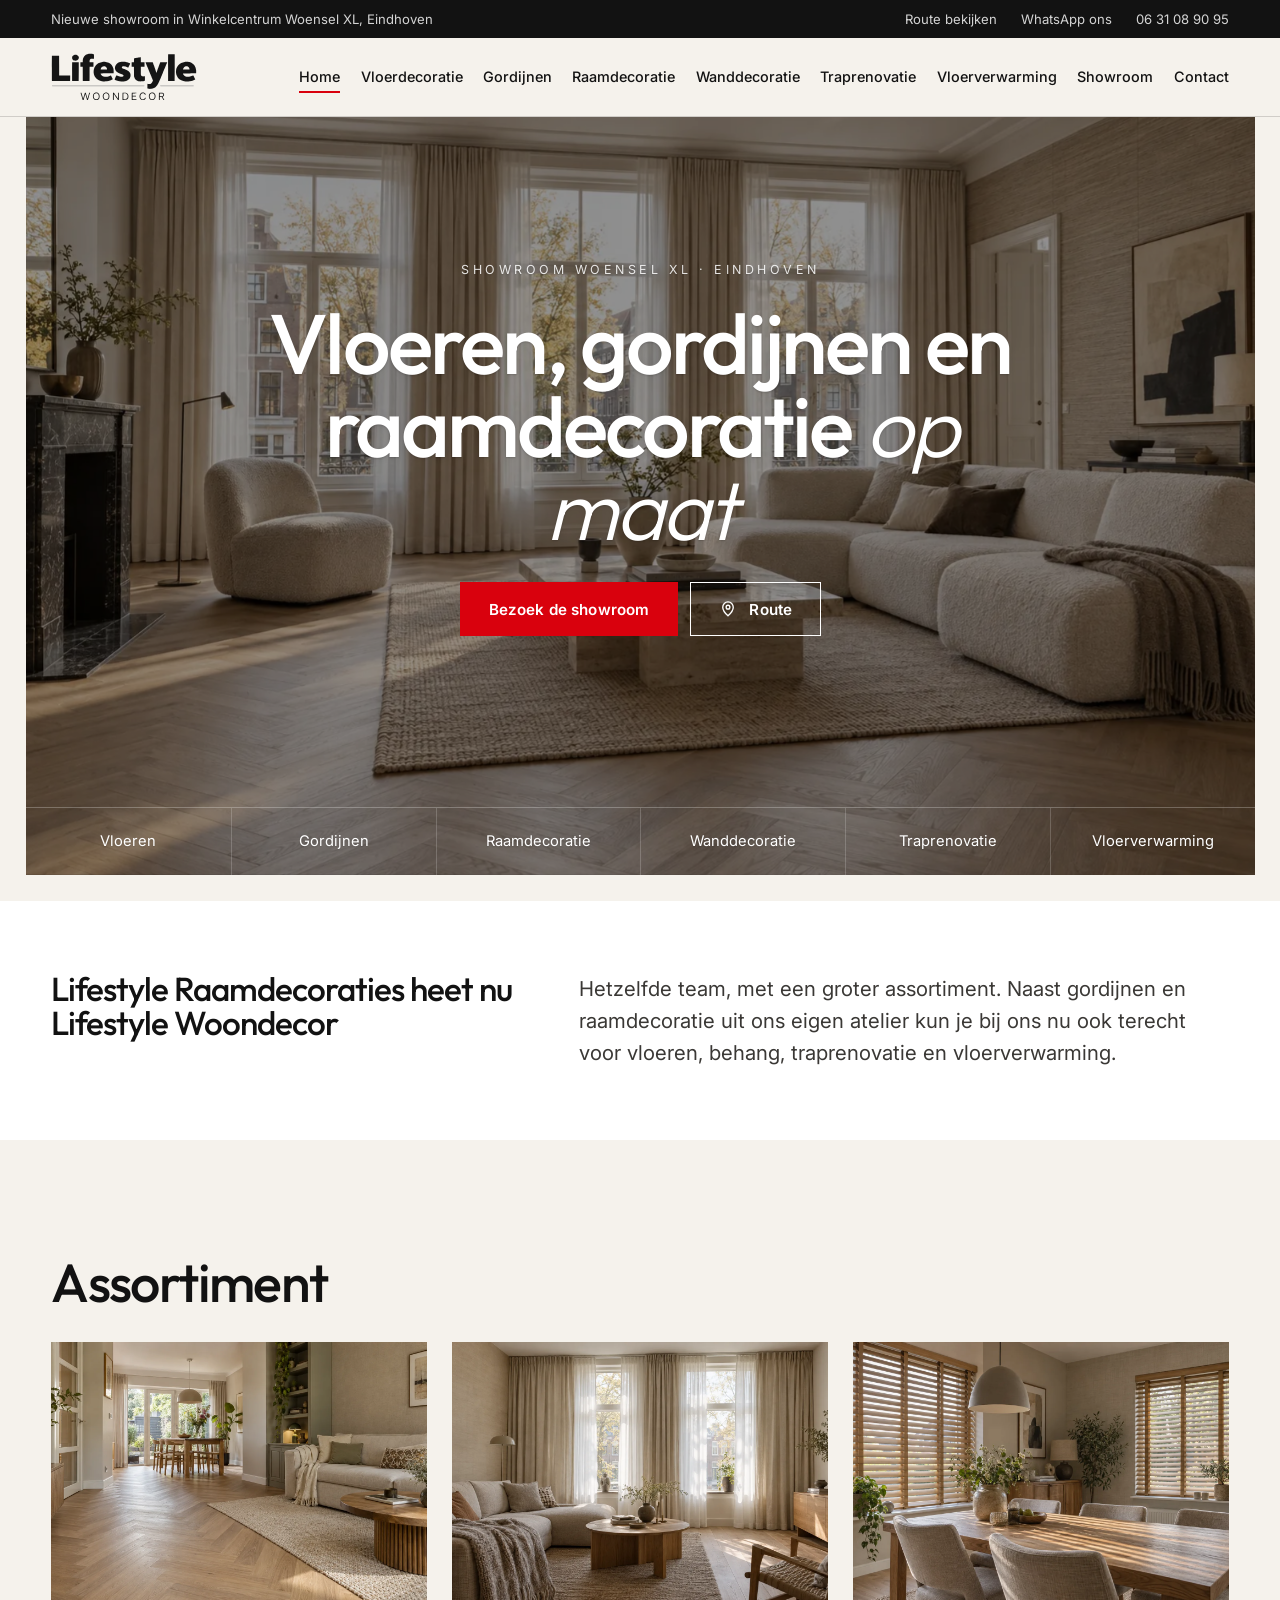
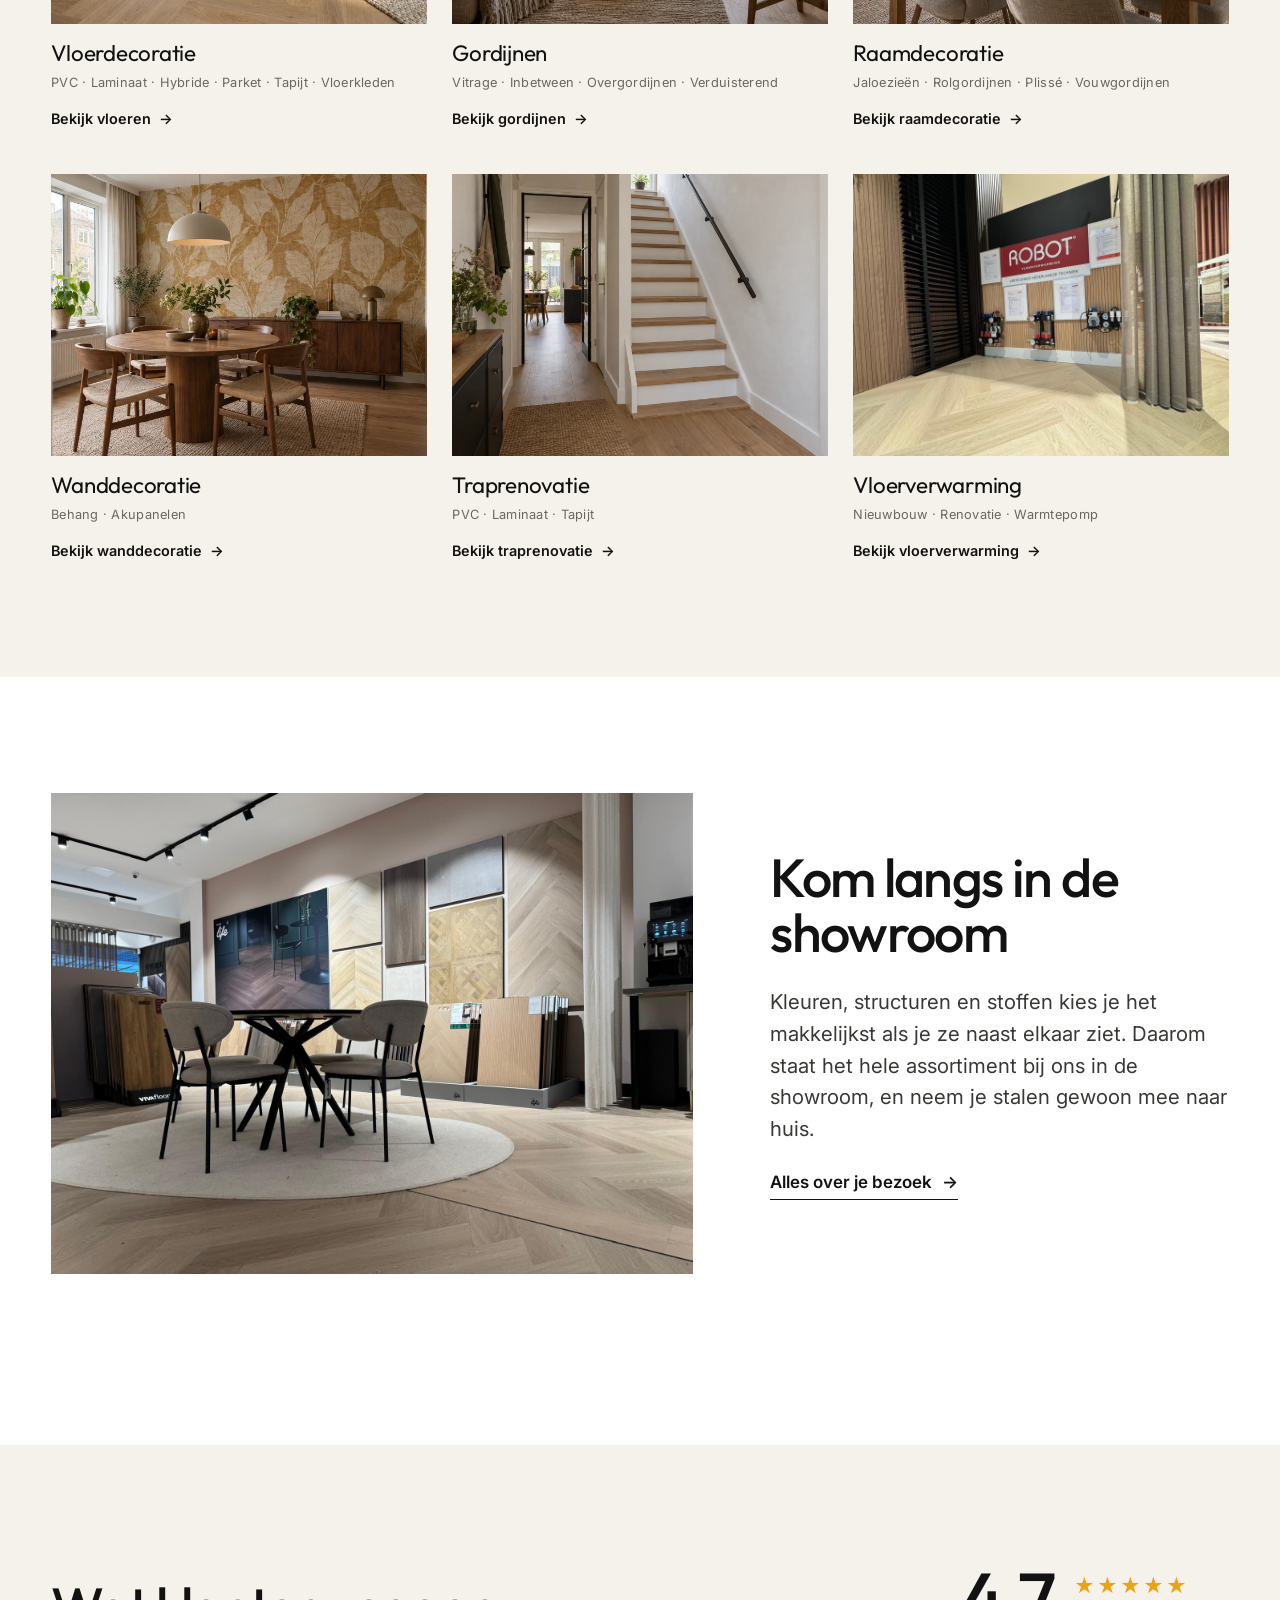
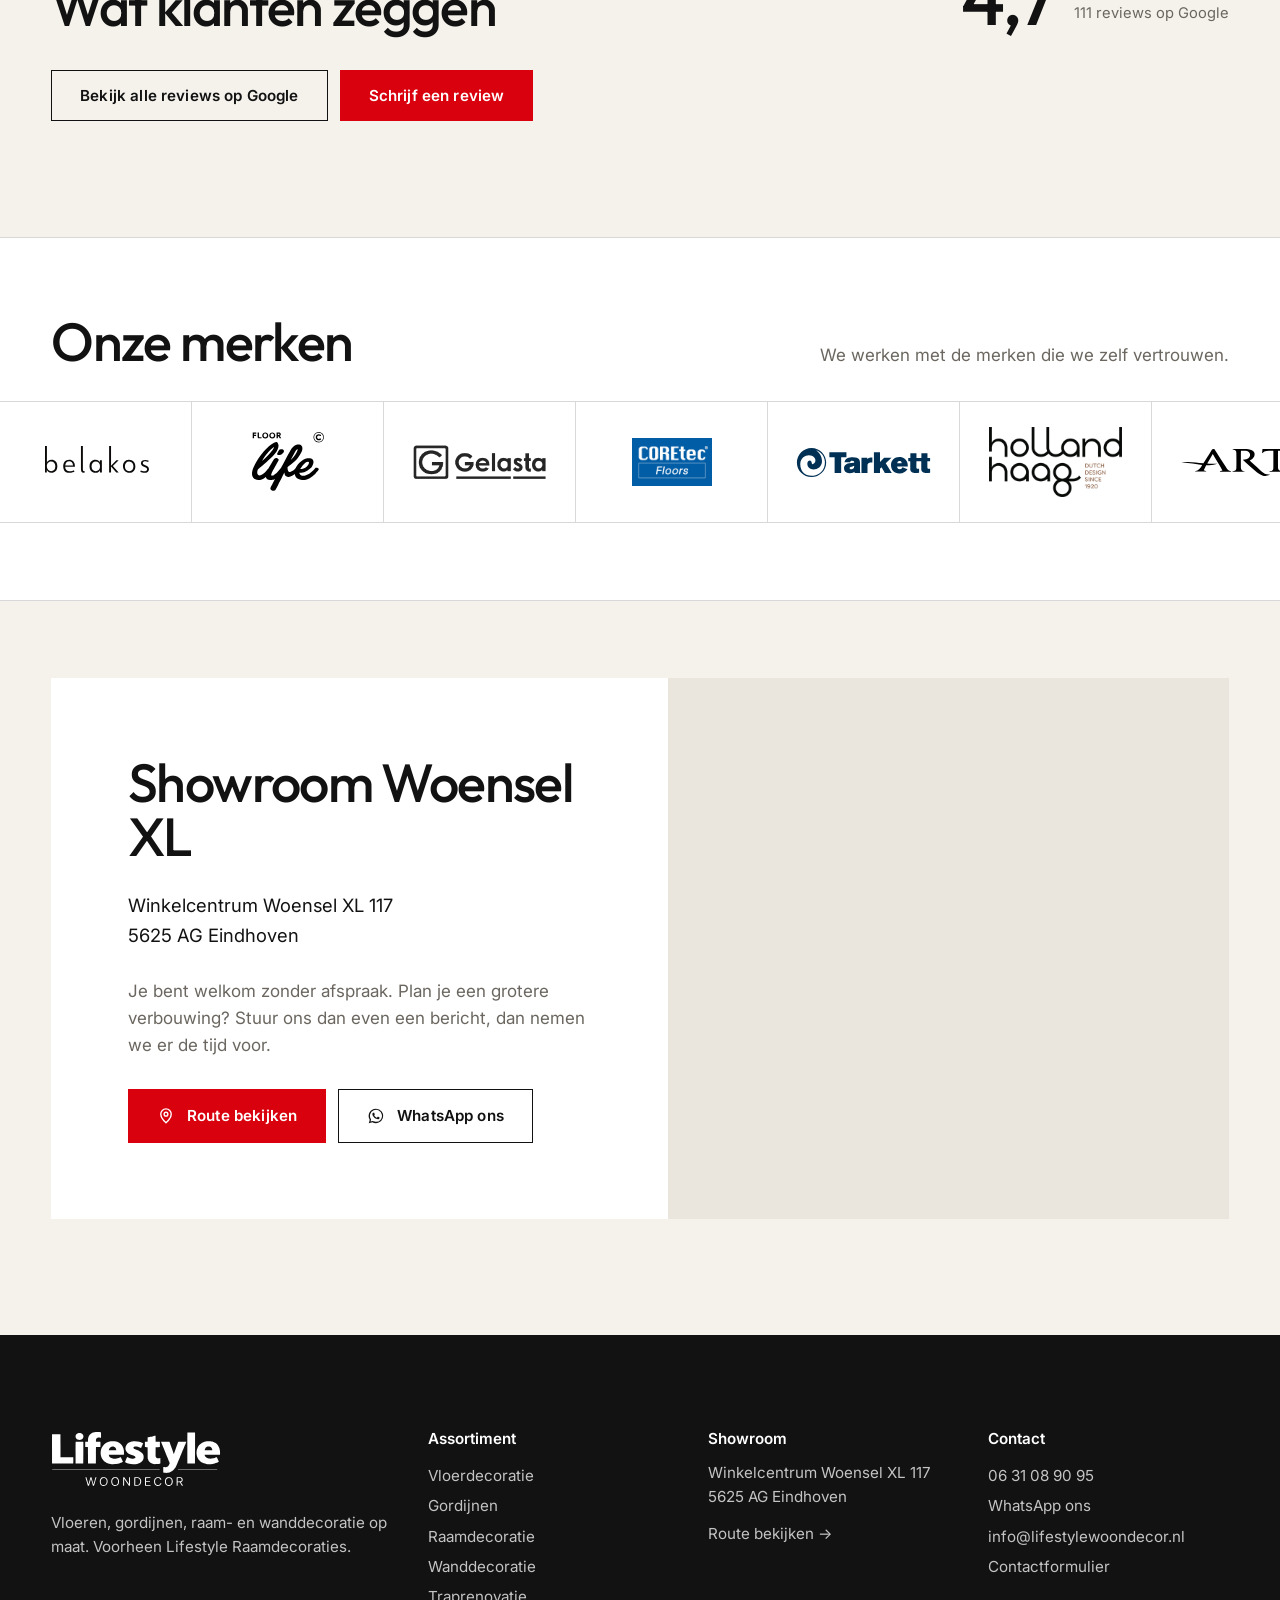
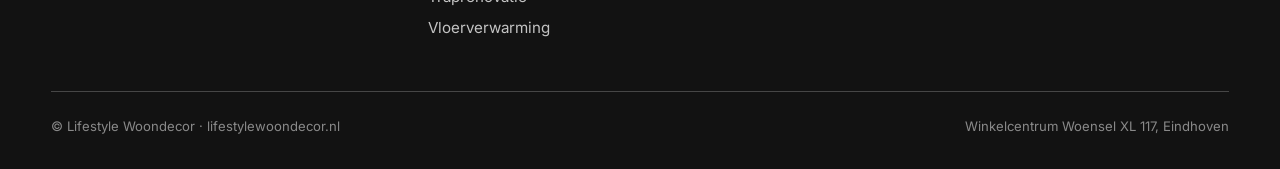
==== index.html @ df72f91d "Koppen in Outfit (aansluitend op logo), iets lichter; ruimte onder merkenrij Co-Authored-By: Claude " ====
<!doctype html>
<html lang="nl">
<head>
<meta charset="utf-8">
<meta name="viewport" content="width=device-width, initial-scale=1, viewport-fit=cover">
<title>Lifestyle Woondecor | Vloeren, gordijnen en raamdecoratie in Eindhoven</title>
<meta name="description" content="Vloeren, gordijnen, raamdecoratie, behang, traprenovatie en vloerverwarming op maat. Bezoek onze showroom in Winkelcentrum Woensel XL, Eindhoven.">
<meta name="theme-color" content="#121212">
<link rel="icon" href="favicon.ico" sizes="any">
<link rel="icon" href="assets/img/favicon.svg" type="image/svg+xml">
<link rel="apple-touch-icon" href="assets/img/apple-touch-icon.png">
<link rel="preconnect" href="https://fonts.googleapis.com">
<link rel="preconnect" href="https://fonts.gstatic.com" crossorigin>
<link href="https://fonts.googleapis.com/css2?family=Inter:wght@400;500;600;700&amp;family=Outfit:wght@300;400;500;600;700&amp;display=swap" rel="stylesheet">
<link rel="stylesheet" href="assets/css/style.css?v=0e30cd2e">
</head>
<body>
<a class="sr-only" href="#inhoud">Naar de inhoud</a>
<div class="topbar">
  <div class="wrap">
    <span>Nieuwe showroom in Winkelcentrum Woensel XL, Eindhoven</span>
    <div class="topbar-links">
      <a href="https://www.google.com/maps/dir/?api=1&amp;destination=Winkelcentrum+Woensel+XL+117%2C+5625+AG+Eindhoven" target="_blank" rel="noopener">Route bekijken</a>
      <a href="https://wa.me/31631089095" target="_blank" rel="noopener">WhatsApp ons</a>
      <a href="tel:+31631089095">06 31 08 90 95</a>
    </div>
  </div>
</div>
<header class="site-header">
  <div class="wrap header-main">
    <a class="logo" href="./" aria-label="Lifestyle Woondecor, naar de homepage">
      <img src="assets/img/logo.svg" alt="Lifestyle Woondecor" width="1496" height="494">
    </a>
    <nav class="nav" aria-label="Hoofdmenu">
      <ul>
        <li><a href="./" aria-current="page">Home</a></li>
        <li><a href="vloerdecoratie.html">Vloerdecoratie</a></li>
        <li><a href="gordijnen.html">Gordijnen</a></li>
        <li><a href="raamdecoratie.html">Raamdecoratie</a></li>
        <li><a href="wanddecoratie.html">Wanddecoratie</a></li>
        <li><a href="traprenovatie.html">Traprenovatie</a></li>
        <li><a href="vloerverwarming.html">Vloerverwarming</a></li>
        <li><a href="showroom.html">Showroom</a></li>
        <li><a href="contact.html">Contact</a></li>
      </ul>
    </nav>
    <button class="menu-toggle" type="button" aria-expanded="false" aria-label="Menu openen"><span class="label">Menu</span><span class="bars"></span></button>
  </div>
</header>

<main id="inhoud">
<section class="home-frame">
  <div class="frame">
    <img src="assets/img/sfeer/hero-home.webp" alt="Interieur met eiken visgraatvloer en linnen gordijnen" width="1536" height="1024" fetchpriority="high">
    <div class="c">
      <span class="k">Showroom Woensel XL · Eindhoven</span>
      <h1>Vloeren, gordijnen en raamdecoratie <em>op maat</em></h1>
      <div class="btn-row"><a class="btn btn-red" href="showroom.html">Bezoek de showroom</a><a class="btn btn-ghost light" href="https://www.google.com/maps/dir/?api=1&amp;destination=Winkelcentrum+Woensel+XL+117%2C+5625+AG+Eindhoven" target="_blank" rel="noopener"><svg viewBox="0 0 24 24" fill="none" stroke="currentColor" stroke-width="1.8" aria-hidden="true"><path d="M12 21s-7-6.2-7-11.5A7 7 0 0 1 19 9.5C19 14.8 12 21 12 21Z"/><circle cx="12" cy="9.5" r="2.5"/></svg>Route</a></div>
    </div>
    <nav aria-label="Categorieën"><ul>
      <li><a href="vloerdecoratie.html">Vloeren</a></li><li><a href="gordijnen.html">Gordijnen</a></li><li><a href="raamdecoratie.html">Raamdecoratie</a></li>
      <li><a href="wanddecoratie.html">Wanddecoratie</a></li><li><a href="traprenovatie.html">Traprenovatie</a></li><li><a href="vloerverwarming.html">Vloerverwarming</a></li>
    </ul></nav>
  </div>
</section>

<section class="section-tight on-white">
  <div class="wrap intro-strip">
    <h2>Lifestyle Raamdecoraties heet nu Lifestyle Woondecor</h2>
    <p class="lead" style="margin:0">Hetzelfde team, met een groter assortiment. Naast gordijnen en raamdecoratie uit ons eigen atelier kun je bij ons nu ook terecht voor vloeren, behang, traprenovatie en vloerverwarming.</p>
  </div>
</section>

<section>
  <div class="wrap">
    <div class="collection-head">
      <h2>Assortiment</h2>
    </div>
    <div class="tiles cols-3">
      <a class="tile wide" href="vloerdecoratie.html"><div class="ratio"><img src="assets/img/sfeer/home-vloerdecoratie.webp" alt="" loading="lazy" width="1536" height="1024"></div><h3>Vloerdecoratie</h3><p class="props">PVC · Laminaat · Hybride · Parket · Tapijt · Vloerkleden</p><span class="more">Bekijk vloeren</span></a>
      <a class="tile wide" href="gordijnen.html"><div class="ratio"><img src="assets/img/sfeer/home-gordijnen.webp" alt="" loading="lazy" width="1536" height="1024"></div><h3>Gordijnen</h3><p class="props">Vitrage · Inbetween · Overgordijnen · Verduisterend</p><span class="more">Bekijk gordijnen</span></a>
      <a class="tile wide" href="raamdecoratie.html"><div class="ratio"><img src="assets/img/sfeer/home-raamdecoratie.webp" alt="" loading="lazy" width="1536" height="1024"></div><h3>Raamdecoratie</h3><p class="props">Jaloezieën · Rolgordijnen · Plissé · Vouwgordijnen</p><span class="more">Bekijk raamdecoratie</span></a>
      <a class="tile wide" href="wanddecoratie.html"><div class="ratio"><img src="assets/img/sfeer/home-wanddecoratie.webp" alt="" loading="lazy" width="1536" height="1024"></div><h3>Wanddecoratie</h3><p class="props">Behang · Akupanelen</p><span class="more">Bekijk wanddecoratie</span></a>
      <a class="tile wide" href="traprenovatie.html"><div class="ratio"><img src="assets/img/sfeer/home-traprenovatie.webp" alt="" loading="lazy" width="1536" height="1024"></div><h3>Traprenovatie</h3><p class="props">PVC · Laminaat · Tapijt</p><span class="more">Bekijk traprenovatie</span></a>
      <a class="tile wide" href="vloerverwarming.html"><div class="ratio"><img src="8.jpeg" alt="" loading="lazy" width="1600" height="1200" style="object-position:55% 50%"></div><h3>Vloerverwarming</h3><p class="props">Nieuwbouw · Renovatie · Warmtepomp</p><span class="more">Bekijk vloerverwarming</span></a>
    </div>
  </div>
</section>

<section class="on-white">
  <div class="wrap">
    <div class="two-col cols-7-5 center" style="margin-bottom:56px">
      <div class="ratio r-4x3"><img src="10.jpeg" alt="Adviestafel in de showroom" loading="lazy" width="1600" height="1200"></div>
      <div>
        <h2>Kom langs in de showroom</h2>
        <p class="lead">Kleuren, structuren en stoffen kies je het makkelijkst als je ze naast elkaar ziet. Daarom staat het hele assortiment bij ons in de showroom, en neem je stalen gewoon mee naar huis.</p>
        <p style="margin-top:24px"><a class="arrow-link" href="showroom.html">Alles over je bezoek</a></p>
      </div>
    </div>
  </div>
</section>

<section id="reviews">
  <div class="wrap">
    <div class="reviews-head">
      <h2>Wat klanten zeggen</h2>
      <div class="rating">
        <span class="score">4,7</span>
        <div><div class="stars" aria-label="4,7 van 5 sterren">★★★★★</div><div class="count">111 reviews op Google</div></div>
      </div>
    </div>
    <div class="review-carousel" hidden>
      <div class="review-track"></div>
      <div class="review-nav"><button class="prev" type="button" aria-label="Vorige reviews">←</button><button class="next" type="button" aria-label="Volgende reviews">→</button></div>
    </div>
    <div class="btn-row" style="margin-top:28px">
      <a class="btn btn-ghost" href="https://www.google.com/maps/search/?api=1&amp;query=Lifestyle+Raamdecoraties+Winkelcentrum+Woensel+117+Eindhoven" target="_blank" rel="noopener">Bekijk alle reviews op Google</a>
      <a class="btn btn-red" href="https://www.google.com/maps/search/?api=1&amp;query=Lifestyle+Raamdecoraties+Winkelcentrum+Woensel+117+Eindhoven" target="_blank" rel="noopener">Schrijf een review</a>
    </div>
  </div>
</section>

<section id="merken" class="brands-strip"><div class="wrap collection-head"><h2>Onze merken</h2><p>We werken met de merken die we zelf vertrouwen.</p></div><div class="logo-marquee"><ul class="logo-track" style="list-style:none"><li class="logo-item"><img src="assets/img/merken/belakos.svg" alt="Belakos" loading="lazy"></li><li class="logo-item tall"><img src="assets/img/merken/floorlife.svg" alt="Floorlife" loading="lazy"></li><li class="logo-item invert"><img src="assets/img/merken/gelasta.png" alt="Gelasta" loading="lazy"></li><li class="logo-item"><img src="assets/img/merken/coretec.png" alt="COREtec" loading="lazy"></li><li class="logo-item"><img src="assets/img/merken/tarkett.svg" alt="Tarkett" loading="lazy"></li><li class="logo-item tall"><img src="assets/img/merken/holland-haag.png" alt="Holland Haag" loading="lazy"></li><li class="logo-item"><img src="assets/img/merken/arte.svg" alt="Arte" loading="lazy"></li><li class="logo-item tall"><img src="assets/img/merken/hookedonwalls.svg" alt="HookedOnWalls" loading="lazy"></li><li class="logo-item"><img src="assets/img/merken/floer.svg" alt="Floer" loading="lazy"></li><li class="logo-item"><img src="assets/img/merken/therdex.svg" alt="Therdex" loading="lazy"></li><li class="logo-item"><img src="assets/img/merken/vtwonen.svg" alt="vtwonen" loading="lazy"></li><li class="logo-item"><img src="assets/img/merken/quick-step.svg" alt="Quick-Step" loading="lazy"></li><li class="logo-item"><img src="assets/img/merken/vadain.svg" alt="Vadain" loading="lazy"></li><li class="logo-item"><img src="assets/img/merken/mflor.svg" alt="mFLOR" loading="lazy"></li><li class="logo-item tall"><img src="assets/img/merken/ambiant.svg" alt="Ambiant" loading="lazy"></li><li class="logo-item"><img src="assets/img/merken/mart-visser.svg" alt="Mart Visser" loading="lazy"></li><li class="logo-item"><img src="assets/img/merken/zonnelux.svg" alt="Zonnelux" loading="lazy"></li><li class="logo-item"><img src="assets/img/merken/velux.svg" alt="VELUX" loading="lazy"></li><li class="logo-item"><img src="assets/img/merken/fakro.png" alt="FAKRO" loading="lazy"></li><li class="logo-item" aria-hidden="true"><img src="assets/img/merken/belakos.svg" alt="" loading="lazy"></li><li class="logo-item tall" aria-hidden="true"><img src="assets/img/merken/floorlife.svg" alt="" loading="lazy"></li><li class="logo-item invert" aria-hidden="true"><img src="assets/img/merken/gelasta.png" alt="" loading="lazy"></li><li class="logo-item" aria-hidden="true"><img src="assets/img/merken/coretec.png" alt="" loading="lazy"></li><li class="logo-item" aria-hidden="true"><img src="assets/img/merken/tarkett.svg" alt="" loading="lazy"></li><li class="logo-item tall" aria-hidden="true"><img src="assets/img/merken/holland-haag.png" alt="" loading="lazy"></li><li class="logo-item" aria-hidden="true"><img src="assets/img/merken/arte.svg" alt="" loading="lazy"></li><li class="logo-item tall" aria-hidden="true"><img src="assets/img/merken/hookedonwalls.svg" alt="" loading="lazy"></li><li class="logo-item" aria-hidden="true"><img src="assets/img/merken/floer.svg" alt="" loading="lazy"></li><li class="logo-item" aria-hidden="true"><img src="assets/img/merken/therdex.svg" alt="" loading="lazy"></li><li class="logo-item" aria-hidden="true"><img src="assets/img/merken/vtwonen.svg" alt="" loading="lazy"></li><li class="logo-item" aria-hidden="true"><img src="assets/img/merken/quick-step.svg" alt="" loading="lazy"></li><li class="logo-item" aria-hidden="true"><img src="assets/img/merken/vadain.svg" alt="" loading="lazy"></li><li class="logo-item" aria-hidden="true"><img src="assets/img/merken/mflor.svg" alt="" loading="lazy"></li><li class="logo-item tall" aria-hidden="true"><img src="assets/img/merken/ambiant.svg" alt="" loading="lazy"></li><li class="logo-item" aria-hidden="true"><img src="assets/img/merken/mart-visser.svg" alt="" loading="lazy"></li><li class="logo-item" aria-hidden="true"><img src="assets/img/merken/zonnelux.svg" alt="" loading="lazy"></li><li class="logo-item" aria-hidden="true"><img src="assets/img/merken/velux.svg" alt="" loading="lazy"></li><li class="logo-item" aria-hidden="true"><img src="assets/img/merken/fakro.png" alt="" loading="lazy"></li></ul></div></section><section style="padding-top:0">
  <div class="wrap">
    <div class="visit">
      <div class="visit-text">
        <h2>Showroom Woensel XL</h2>
        <address>Winkelcentrum Woensel XL 117<br>5625 AG Eindhoven</address>
        <p class="muted">Je bent welkom zonder afspraak. Plan je een grotere verbouwing? Stuur ons dan even een bericht, dan nemen we er de tijd voor.</p>
        <div class="btn-row" style="margin-top:12px">
          <a class="btn btn-red" href="https://www.google.com/maps/dir/?api=1&amp;destination=Winkelcentrum+Woensel+XL+117%2C+5625+AG+Eindhoven" target="_blank" rel="noopener"><svg viewBox="0 0 24 24" fill="none" stroke="currentColor" stroke-width="1.8" aria-hidden="true"><path d="M12 21s-7-6.2-7-11.5A7 7 0 0 1 19 9.5C19 14.8 12 21 12 21Z"/><circle cx="12" cy="9.5" r="2.5"/></svg>Route bekijken</a>
          <a class="btn btn-ghost" href="https://wa.me/31631089095" target="_blank" rel="noopener"><svg viewBox="0 0 24 24" fill="currentColor" aria-hidden="true"><path d="M12 2.2a9.7 9.7 0 0 0-8.3 14.8L2.4 21.6l4.7-1.2A9.7 9.7 0 1 0 12 2.2Zm0 17.6c-1.5 0-2.9-.4-4.2-1.1l-.3-.2-2.8.7.8-2.7-.2-.3a8 8 0 1 1 6.7 3.6Zm4.4-6c-.2-.1-1.4-.7-1.7-.8-.2-.1-.4-.1-.5.1l-.8 1c-.1.2-.3.2-.5.1-1.4-.7-2.3-1.2-3.2-2.8-.2-.4.2-.4.7-1.3.1-.2 0-.3 0-.4l-.8-1.8c-.2-.5-.4-.4-.5-.4h-.5c-.2 0-.4.1-.6.3-.2.2-.8.8-.8 2s.8 2.3 1 2.5c.1.2 1.6 2.5 4 3.5 1.5.6 2 .7 2.8.6.5-.1 1.4-.6 1.6-1.1.2-.6.2-1 .1-1.1l-.3-.4Z"/></svg>WhatsApp ons</a>
        </div>
      </div>
      <div class="visit-map"><iframe title="Kaart: Winkelcentrum Woensel XL 117, Eindhoven" loading="lazy" referrerpolicy="no-referrer-when-downgrade" src="https://maps.google.com/maps?q=Winkelcentrum%20Woensel%20XL%20117%2C%205625%20AG%20Eindhoven&amp;z=16&amp;output=embed"></iframe></div>
    </div>
  </div>
</section>
</main>
<footer class="site-footer">
  <div class="wrap">
    <div class="footer-top">
      <div>
        <a class="logo" href="./"><img src="assets/img/logo-wit.svg" alt="Lifestyle Woondecor" width="1496" height="494" loading="lazy"></a>
        <p>Vloeren, gordijnen, raam- en wanddecoratie op maat. Voorheen Lifestyle Raamdecoraties.</p>
      </div>
      <div>
        <h4>Assortiment</h4>
        <ul>
          <li><a href="vloerdecoratie.html">Vloerdecoratie</a></li>
          <li><a href="gordijnen.html">Gordijnen</a></li>
          <li><a href="raamdecoratie.html">Raamdecoratie</a></li>
          <li><a href="wanddecoratie.html">Wanddecoratie</a></li>
          <li><a href="traprenovatie.html">Traprenovatie</a></li>
          <li><a href="vloerverwarming.html">Vloerverwarming</a></li>
        </ul>
      </div>
      <div>
        <h4>Showroom</h4>
        <address>Winkelcentrum Woensel XL 117<br>5625 AG Eindhoven</address>
        <p style="margin-top:12px"><a href="https://www.google.com/maps/dir/?api=1&amp;destination=Winkelcentrum+Woensel+XL+117%2C+5625+AG+Eindhoven" target="_blank" rel="noopener">Route bekijken →</a></p>
      </div>
      <div>
        <h4>Contact</h4>
        <ul>
          <li><a href="tel:+31631089095">06 31 08 90 95</a></li>
          <li><a href="https://wa.me/31631089095" target="_blank" rel="noopener">WhatsApp ons</a></li>
          <li><a href="mailto:info@lifestylewoondecor.nl">info@lifestylewoondecor.nl</a></li>
          <li><a href="contact.html">Contactformulier</a></li>
        </ul>
      </div>
    </div>
    <div class="footer-bottom">
      <span>© Lifestyle Woondecor · lifestylewoondecor.nl</span>
      <span>Winkelcentrum Woensel XL 117, Eindhoven</span>
    </div>
  </div>
</footer>
<nav class="action-bar" aria-label="Snel contact">
  <a href="https://www.google.com/maps/dir/?api=1&amp;destination=Winkelcentrum+Woensel+XL+117%2C+5625+AG+Eindhoven" target="_blank" rel="noopener"><svg viewBox="0 0 24 24" fill="none" stroke="currentColor" stroke-width="1.8" aria-hidden="true"><path d="M12 21s-7-6.2-7-11.5A7 7 0 0 1 19 9.5C19 14.8 12 21 12 21Z"/><circle cx="12" cy="9.5" r="2.5"/></svg>Route bekijken</a>
  <a href="https://wa.me/31631089095" target="_blank" rel="noopener"><svg viewBox="0 0 24 24" fill="currentColor" aria-hidden="true"><path d="M12 2.2a9.7 9.7 0 0 0-8.3 14.8L2.4 21.6l4.7-1.2A9.7 9.7 0 1 0 12 2.2Zm0 17.6c-1.5 0-2.9-.4-4.2-1.1l-.3-.2-2.8.7.8-2.7-.2-.3a8 8 0 1 1 6.7 3.6Zm4.4-6c-.2-.1-1.4-.7-1.7-.8-.2-.1-.4-.1-.5.1l-.8 1c-.1.2-.3.2-.5.1-1.4-.7-2.3-1.2-3.2-2.8-.2-.4.2-.4.7-1.3.1-.2 0-.3 0-.4l-.8-1.8c-.2-.5-.4-.4-.5-.4h-.5c-.2 0-.4.1-.6.3-.2.2-.8.8-.8 2s.8 2.3 1 2.5c.1.2 1.6 2.5 4 3.5 1.5.6 2 .7 2.8.6.5-.1 1.4-.6 1.6-1.1.2-.6.2-1 .1-1.1l-.3-.4Z"/></svg>WhatsApp ons</a>
</nav>

<script src="assets/js/main.js?v=0e30cd2e"></script>
</body>
</html>
---- assets/css/style.css ----
/* Lifestyle Woondecor — huisstijl
   Zwart en wit als basis, gebroken wit als ondergrond, rood (#d9010d) als accent. */

:root {
  --ink: #121212;
  --ink-soft: #3a3835;
  --muted: #6b6760;
  --paper: #f5f2ec;
  --paper-deep: #ebe6dd;
  --white: #ffffff;
  --red: #d9010d;
  --red-dark: #b0000a;
  --line: rgba(18, 18, 18, 0.16);
  --line-light: rgba(255, 255, 255, 0.22);

  --serif: "Newsreader", Georgia, "Times New Roman", serif;
  --sans: "Inter", system-ui, -apple-system, "Segoe UI", sans-serif;

  --gutter: clamp(16px, 4vw, 56px);
  --max: 1320px;
  --bar-h: 0px;
}

*, *::before, *::after { box-sizing: border-box; }

html { -webkit-text-size-adjust: 100%; scroll-behavior: smooth; }

body {
  margin: 0;
  background: var(--paper);
  color: var(--ink);
  font-family: var(--sans);
  font-size: 17px;
  line-height: 1.6;
  -webkit-font-smoothing: antialiased;
  padding-bottom: var(--bar-h);
}

img { display: block; max-width: 100%; height: auto; }
a { color: inherit; }
p { margin: 0 0 1em; }
ul, ol { margin: 0; padding: 0; }

h1, h2, h3, h4 {
  font-family: var(--serif);
  font-weight: 400;
  line-height: 1.08;
  letter-spacing: -0.01em;
  margin: 0 0 0.5em;
}
h1 { font-size: clamp(2.6rem, 6.4vw, 5.6rem); }
h2 { font-size: clamp(2rem, 4.2vw, 3.4rem); }
h3 { font-size: clamp(1.35rem, 2.2vw, 1.75rem); line-height: 1.2; }
h4 { font-family: var(--sans); font-size: 0.95rem; font-weight: 600; letter-spacing: 0; }

.wrap { width: 100%; max-width: var(--max); margin: 0 auto; padding: 0 var(--gutter); }
.narrow { max-width: 760px; }
.lead { font-size: clamp(1.1rem, 1.6vw, 1.3rem); line-height: 1.55; color: var(--ink-soft); }
.muted { color: var(--muted); }
.red { color: var(--red); }
.sr-only { position: absolute; width: 1px; height: 1px; overflow: hidden; clip: rect(0 0 0 0); white-space: nowrap; }

section { padding: clamp(64px, 9vw, 128px) 0; }
.section-tight { padding: clamp(40px, 6vw, 72px) 0; }
.on-ink { background: var(--ink); color: var(--paper); }
.on-ink .lead, .on-ink .muted { color: rgba(245, 242, 236, 0.72); }
.on-white { background: var(--white); }
.on-deep { background: var(--paper-deep); }

/* Accentstreep: een korte rode lijn in plaats van labels boven koppen */
.rule { display: block; width: 48px; height: 3px; background: var(--red); margin: 0 0 28px; border: 0; }

/* ---------- Knoppen en links ---------- */
.btn {
  display: inline-flex; align-items: center; gap: 12px;
  padding: 17px 28px;
  font: 600 0.95rem/1 var(--sans);
  letter-spacing: 0.01em;
  text-decoration: none;
  border: 1.5px solid var(--ink);
  background: var(--ink); color: var(--white);
  transition: background .2s, color .2s, border-color .2s;
  cursor: pointer;
}
.btn:hover { background: transparent; color: var(--ink); }
.btn-red { background: var(--red); border-color: var(--red); color: var(--white); }
.btn-red:hover { background: var(--red-dark); border-color: var(--red-dark); color: var(--white); }
.btn-ghost { background: transparent; color: var(--ink); }
.btn-ghost:hover { background: var(--ink); color: var(--white); }
.on-ink .btn-ghost, .btn-ghost.light { color: var(--white); border-color: var(--white); }
.on-ink .btn-ghost:hover, .btn-ghost.light:hover { background: var(--white); color: var(--ink); }
.btn svg { width: 18px; height: 18px; flex: none; }
.btn-row { display: flex; flex-wrap: wrap; gap: 12px; }

.arrow-link {
  display: inline-flex; align-items: center; gap: 10px;
  font-weight: 600; text-decoration: none;
  border-bottom: 1.5px solid currentColor; padding-bottom: 3px;
}
.arrow-link::after { content: "→"; transition: transform .2s; }
.arrow-link:hover::after { transform: translateX(4px); }
.arrow-link:hover { color: var(--red); }

/* ---------- Header ---------- */
.topbar { background: var(--ink); color: rgba(255,255,255,.82); font-size: 0.82rem; }
.topbar .wrap { display: flex; justify-content: space-between; align-items: center; gap: 24px; min-height: 38px; }
.topbar a { text-decoration: none; }
.topbar a:hover { color: var(--white); }
.topbar-links { display: flex; gap: 24px; }

.site-header { position: sticky; top: 0; z-index: 50; background: var(--paper); border-bottom: 1px solid var(--line); }
.header-main { display: flex; align-items: center; justify-content: space-between; gap: 24px; min-height: 78px; }

.logo { display: inline-flex; text-decoration: none; line-height: 0; }
.logo img { height: 48px; width: auto; }
@media (max-width: 700px) { .logo img { height: 40px; } }

.nav { display: flex; align-items: center; }
.nav ul { list-style: none; display: flex; gap: clamp(14px, 1.6vw, 26px); }
.nav a {
  text-decoration: none; font-size: 0.9rem; font-weight: 500;
  padding: 6px 0; border-bottom: 2px solid transparent;
  white-space: nowrap;
}
.nav a:hover { border-color: var(--ink); }
.nav a[aria-current="page"] { border-color: var(--red); }

.menu-toggle {
  display: none; background: none; border: 0; padding: 10px; margin-right: -10px;
  font: 600 0.9rem var(--sans); color: var(--ink); cursor: pointer; align-items: center; gap: 10px;
}
.menu-toggle .bars { width: 22px; height: 12px; position: relative; display: inline-block; }
.menu-toggle .bars::before, .menu-toggle .bars::after {
  content: ""; position: absolute; left: 0; right: 0; height: 2px; background: currentColor; transition: transform .25s, top .25s;
}
.menu-toggle .bars::before { top: 0; }
.menu-toggle .bars::after { top: 10px; }
.menu-open .menu-toggle .bars::before { top: 5px; transform: rotate(45deg); }
.menu-open .menu-toggle .bars::after { top: 5px; transform: rotate(-45deg); }

@media (max-width: 1120px) {
  .menu-toggle { display: inline-flex; }
  .nav {
    position: fixed; inset: 0; top: var(--header-bottom, 78px);
    background: var(--paper); display: block; overflow-y: auto;
    padding: 12px var(--gutter) 140px;
    transform: translateY(-8px); opacity: 0; visibility: hidden; transition: opacity .2s, transform .2s, visibility .2s;
  }
  .menu-open .nav { opacity: 1; visibility: visible; transform: none; }
  .nav ul { flex-direction: column; gap: 0; }
  .nav li { border-bottom: 1px solid var(--line); }
  .nav a { display: block; font: 400 1.7rem/1.2 var(--serif); padding: 14px 0; border: 0; }
  .nav a[aria-current="page"] { color: var(--red); }
  .menu-open { overflow: hidden; }
}
@media (max-width: 700px) {
  .topbar { display: none; }
  .header-main { min-height: 66px; }
}

/* ---------- Mobiele actiebalk (Route + WhatsApp) ---------- */
.action-bar { display: none; }
@media (max-width: 900px) {
  :root { --bar-h: 64px; }
  .action-bar {
    display: grid; grid-template-columns: 1fr 1fr; position: fixed; left: 0; right: 0; bottom: 0; z-index: 60;
    height: calc(var(--bar-h) + env(safe-area-inset-bottom)); padding-bottom: env(safe-area-inset-bottom);
    background: var(--ink); border-top: 1px solid rgba(255,255,255,.1);
  }
  .action-bar a {
    display: flex; align-items: center; justify-content: center; gap: 10px;
    color: var(--white); text-decoration: none; font-weight: 600; font-size: 0.98rem;
  }
  .action-bar a + a { background: var(--red); }
  .action-bar svg { width: 20px; height: 20px; }
}

/* ---------- Beeld ---------- */
.img-cover { width: 100%; height: 100%; object-fit: cover; }
figure { margin: 0; }
figcaption { font-size: 0.85rem; color: var(--muted); margin-top: 10px; }
.on-ink figcaption { color: rgba(255,255,255,.6); }
.ratio { position: relative; overflow: hidden; background: var(--paper-deep); }
.ratio > img { position: absolute; inset: 0; width: 100%; height: 100%; object-fit: cover; }
.r-4x3 { aspect-ratio: 4 / 3; }
.r-3x4 { aspect-ratio: 3 / 4; }
.r-16x9 { aspect-ratio: 16 / 9; }
.r-21x9 { aspect-ratio: 21 / 9; }
.r-1x1 { aspect-ratio: 1 / 1; }
.r-4x5 { aspect-ratio: 4 / 5; }

/* ---------- Home: hero ---------- */
.hero { position: relative; padding: 0; min-height: min(92vh, 900px); display: flex; align-items: flex-end; color: var(--white); background: var(--ink); }
.hero > img { position: absolute; inset: 0; width: 100%; height: 100%; object-fit: cover; }
.hero::before { content: ""; position: absolute; inset: 0; background: rgba(0,0,0,.28); z-index: 1; }
.hero .wrap { position: relative; z-index: 2; padding-bottom: clamp(32px, 6vw, 72px); padding-top: 160px; }
.hero-panel { max-width: 680px; }
.hero h1 { margin-bottom: 0.35em; text-shadow: 0 1px 30px rgba(0,0,0,.25); }
.hero .lead { color: rgba(255,255,255,.92); max-width: 520px; margin-bottom: 30px; }
.hero-meta {
  margin-top: 36px; padding-top: 18px; border-top: 1px solid var(--line-light);
  display: flex; flex-wrap: wrap; gap: 8px 32px; font-size: 0.9rem; color: rgba(255,255,255,.85);
}
.hero-meta a { text-decoration: none; }
.hero-meta a:hover { text-decoration: underline; }

/* ---------- Home: naamwijziging ---------- */
.rename { display: grid; grid-template-columns: 1fr 1.25fr; gap: clamp(32px, 6vw, 96px); align-items: start; }
.rename h2 { margin: 0; }
.rename .old { text-decoration: line-through; text-decoration-color: var(--red); text-decoration-thickness: 2px; color: var(--muted); }
@media (max-width: 800px) { .rename { grid-template-columns: 1fr; } }

/* ---------- Home: rondleiding ---------- */
.tour-head { display: flex; justify-content: space-between; align-items: end; gap: 32px; margin-bottom: clamp(40px, 6vw, 80px); flex-wrap: wrap; }
.tour-head h2 { margin: 0; max-width: 14ch; }
.tour-head p { max-width: 420px; margin: 0; }

.tour { display: grid; grid-template-columns: repeat(12, 1fr); gap: clamp(20px, 3vw, 40px); row-gap: clamp(48px, 7vw, 96px); }
.stop { text-decoration: none; display: block; }
.stop .ratio { margin-bottom: 18px; }
.stop .ratio img { transition: transform .8s cubic-bezier(.2,.7,.2,1); }
.stop:hover .ratio img { transform: scale(1.035); }
.stop-num { font: 400 0.95rem var(--serif); color: var(--red); margin-right: 10px; }
.stop h3 { margin: 0 0 6px; display: flex; align-items: baseline; }
.stop p { margin: 0; color: var(--ink-soft); max-width: 46ch; }
.stop:hover h3 { text-decoration: underline; text-decoration-thickness: 1px; text-underline-offset: 6px; }

.stop-a { grid-column: 1 / span 7; }
.stop-b { grid-column: 9 / span 4; margin-top: 18%; }
.stop-c { grid-column: 2 / span 4; }
.stop-d { grid-column: 7 / span 6; margin-top: 8%; }
.stop-e { grid-column: 1 / span 5; margin-top: -4%; }
.stop-f { grid-column: 7 / span 6; }
@media (max-width: 800px) {
  .tour { grid-template-columns: 1fr 1fr; row-gap: 44px; }
  .stop-a, .stop-d, .stop-f { grid-column: 1 / -1; margin: 0; }
  .stop-b, .stop-c, .stop-e { grid-column: span 1; margin: 0; }
  .stop-e { grid-column: 1 / -1; }
}
@media (max-width: 520px) {
  .tour { grid-template-columns: 1fr; }
  .stop-b, .stop-c { grid-column: 1 / -1; }
}

/* ---------- Categorie-index (typografische lijst) ---------- */
.cat-index { list-style: none; border-top: 1px solid var(--line-light); }
.cat-index li { border-bottom: 1px solid var(--line-light); }
.cat-index a {
  display: grid; grid-template-columns: 64px 1fr 1fr 40px; align-items: center; gap: 24px;
  padding: 26px 0; text-decoration: none; transition: padding .3s, color .2s;
}
.cat-index .n { font: 400 1rem var(--serif); color: rgba(255,255,255,.5); }
.cat-index .t { font: 400 clamp(1.8rem, 3.4vw, 2.8rem)/1.05 var(--serif); }
.cat-index .d { color: rgba(255,255,255,.7); font-size: 0.98rem; }
.cat-index .a { justify-self: end; font-size: 1.4rem; transition: transform .2s; }
.cat-index a:hover { padding-left: 14px; }
.cat-index a:hover .t { color: var(--red); }
.cat-index a:hover .a { transform: translateX(6px); color: var(--red); }
@media (max-width: 760px) {
  .cat-index a { grid-template-columns: 36px 1fr 24px; gap: 6px 14px; padding: 20px 0; }
  .cat-index .d { grid-column: 2 / 3; grid-row: 2; font-size: 0.92rem; }
  .cat-index .a { grid-row: 1; grid-column: 3; }
}

/* ---------- Werkwijze ---------- */
.steps { display: grid; grid-template-columns: repeat(4, 1fr); border-top: 1.5px solid var(--ink); }
.steps > div { padding: 28px 28px 0 0; }
.steps > div + div { padding-left: 28px; border-left: 1px solid var(--line); }
.steps .num { font: 400 3rem/1 var(--serif); color: var(--red); display: block; margin-bottom: 18px; }
.steps h3 { margin-bottom: 10px; }
.steps p { color: var(--ink-soft); font-size: 0.98rem; margin: 0; }
@media (max-width: 900px) {
  .steps { grid-template-columns: 1fr 1fr; }
  .steps > div { padding: 28px 20px 28px 0; border-bottom: 1px solid var(--line); }
  .steps > div + div { padding-left: 0; border-left: 0; }
  .steps > div:nth-child(even) { padding-left: 20px; border-left: 1px solid var(--line); }
}
@media (max-width: 520px) {
  .steps { grid-template-columns: 1fr; }
  .steps > div:nth-child(even) { padding-left: 0; border-left: 0; }
}

/* ---------- Merken ---------- */
.brands { display: flex; flex-wrap: wrap; gap: 0; border-top: 1px solid var(--line); }
.brands li {
  list-style: none; font: 400 clamp(1.3rem, 2.4vw, 2rem)/1.2 var(--serif);
  padding: 18px 28px 18px 0; margin-right: 28px;
}
.brands li::after { content: "·"; color: var(--red); margin-left: 28px; }
.brands li:last-child::after { content: ""; }
.brands-grid { display: grid; grid-template-columns: repeat(4, 1fr); border-top: 1px solid var(--line); border-left: 1px solid var(--line); }
.brands-grid li {
  list-style: none; border-right: 1px solid var(--line); border-bottom: 1px solid var(--line);
  padding: 28px 20px; min-height: 110px; display: flex; align-items: center; justify-content: center; text-align: center;
  font: 400 clamp(1.1rem, 1.8vw, 1.45rem)/1.2 var(--serif); transition: background .2s, color .2s;
}
.brands-grid li:hover { background: var(--ink); color: var(--white); }
@media (max-width: 900px) { .brands-grid { grid-template-columns: repeat(3, 1fr); } }
@media (max-width: 560px) { .brands-grid { grid-template-columns: repeat(2, 1fr); } .brands-grid li { min-height: 88px; padding: 18px 12px; } }

/* ---------- Bezoekblok ---------- */
.visit { display: grid; grid-template-columns: 1.1fr 1fr; gap: 0; background: var(--white); }
.visit-text { padding: clamp(32px, 6vw, 80px); display: flex; flex-direction: column; justify-content: center; }
.visit-text address { font-style: normal; font-size: 1.15rem; line-height: 1.6; margin-bottom: 28px; }
.visit-map { min-height: 460px; position: relative; background: var(--paper-deep); }
.visit-map iframe { position: absolute; inset: 0; width: 100%; height: 100%; border: 0; filter: grayscale(1) contrast(1.05); }
@media (max-width: 860px) { .visit { grid-template-columns: 1fr; } .visit-map { min-height: 320px; } }

/* ---------- Paginakop categorieën ---------- */
.page-head { padding: clamp(40px, 6vw, 88px) 0 clamp(32px, 5vw, 64px); }
.crumbs { font-size: 0.85rem; color: var(--muted); margin-bottom: 28px; }
.crumbs a { text-decoration: none; }
.crumbs a:hover { color: var(--ink); text-decoration: underline; }
.crumbs span { margin: 0 8px; }

.split-head { display: grid; grid-template-columns: 1fr 1fr; gap: clamp(28px, 5vw, 80px); align-items: end; }
.split-head h1 { margin-bottom: 0.3em; }
@media (max-width: 860px) { .split-head { grid-template-columns: 1fr; } }

.wide-img { width: 100%; }
.wide-img .ratio { aspect-ratio: 21 / 9; }
@media (max-width: 700px) { .wide-img .ratio { aspect-ratio: 4 / 3; } }

/* ---------- Generieke indelingen ---------- */
.two-col { display: grid; grid-template-columns: 1fr 1fr; gap: clamp(32px, 6vw, 96px); align-items: start; }
.two-col.center { align-items: center; }
.cols-5-7 { grid-template-columns: 5fr 7fr; }
.cols-7-5 { grid-template-columns: 7fr 5fr; }
@media (max-width: 860px) { .two-col, .cols-5-7, .cols-7-5 { grid-template-columns: 1fr; } }

.sticky-col { position: sticky; top: 120px; }
@media (max-width: 860px) { .sticky-col { position: static; } }

.plain-list { list-style: none; }
.plain-list li { padding: 12px 0; border-bottom: 1px solid var(--line); display: flex; gap: 16px; }
.plain-list li::before { content: ""; width: 8px; height: 8px; background: var(--red); flex: none; margin-top: 0.62em; }
.on-ink .plain-list li { border-color: var(--line-light); }

/* Specificatierijen (materialen) */
.spec-rows { border-top: 1.5px solid var(--ink); }
.spec-row { display: grid; grid-template-columns: 1.1fr 2fr 1.3fr; gap: 32px; padding: 34px 0; border-bottom: 1px solid var(--line); }
.spec-row h3 { margin: 0 0 4px; }
.spec-row .sub { font-size: 0.88rem; color: var(--muted); }
.spec-row p { margin: 0 0 0.8em; }
.spec-row dl { margin: 0; font-size: 0.9rem; display: grid; grid-template-columns: auto 1fr; gap: 6px 16px; align-content: start; }
.spec-row dt { color: var(--muted); }
.spec-row dd { margin: 0; font-weight: 500; }
@media (max-width: 860px) { .spec-row { grid-template-columns: 1fr; gap: 14px; padding: 28px 0; } }

/* Legpatronen */
.patterns { display: grid; grid-template-columns: repeat(3, 1fr); gap: clamp(20px, 3vw, 36px); }
.pattern svg { width: 100%; height: auto; display: block; background: #e9e1d3; }
.pattern h3 { margin: 16px 0 6px; font-size: 1.35rem; }
.pattern p { font-size: 0.95rem; color: var(--ink-soft); margin: 0; }
@media (max-width: 860px) { .patterns { grid-template-columns: 1fr 1fr; } }
@media (max-width: 480px) { .patterns { grid-template-columns: 1fr; } }

/* Tabel */
.table-wrap { overflow-x: auto; -webkit-overflow-scrolling: touch; }
table.compare { width: 100%; border-collapse: collapse; font-size: 0.95rem; min-width: 640px; }
.compare th, .compare td { text-align: left; padding: 14px 16px 14px 0; border-bottom: 1px solid var(--line); vertical-align: top; }
.compare thead th { font-weight: 600; border-bottom: 1.5px solid var(--ink); font-size: 0.85rem; }
.compare tbody th { font-family: var(--serif); font-weight: 400; font-size: 1.15rem; }
.compare .yes { color: var(--ink); font-weight: 600; }
.compare .dot { display: inline-block; width: 9px; height: 9px; background: var(--red); margin-right: 8px; }
.compare .half { display: inline-block; width: 9px; height: 9px; border: 1.5px solid var(--red); margin-right: 8px; }

/* Lichtschaal gordijnen */
.light-scale { display: grid; grid-template-columns: repeat(4, 1fr); border: 1px solid var(--line-light); }
.light-scale > div { padding: 0 0 28px; border-right: 1px solid var(--line-light); }
.light-scale > div:last-child { border-right: 0; }
.light-scale .swatch { height: 150px; position: relative; overflow: hidden; margin-bottom: 22px; }
.light-scale h3, .light-scale p, .light-scale .pct { padding: 0 22px; }
.light-scale .pct { font-size: 0.8rem; letter-spacing: 0.08em; text-transform: uppercase; color: rgba(255,255,255,.55); display: block; margin-bottom: 8px; }
.light-scale p { font-size: 0.95rem; color: rgba(255,255,255,.75); margin: 0; }
.sw1 { background: repeating-linear-gradient(90deg, #f4efe6 0 6px, #fbf8f2 6px 12px); }
.sw2 { background: repeating-linear-gradient(90deg, #cfc4b1 0 6px, #ddd3c2 6px 12px); }
.sw3 { background: repeating-linear-gradient(90deg, #8a7f70 0 6px, #978c7c 6px 12px); }
.sw4 { background: #24211d; }
.light-scale .swatch::after { content: ""; position: absolute; top: 18px; right: 22px; width: 34px; height: 34px; border-radius: 50%; background: #fff6d8; }
.sw1::after { opacity: .95; } .sw2::after { opacity: .6; } .sw3::after { opacity: .25; } .sw4::after { opacity: 0; }
@media (max-width: 860px) {
  .light-scale { grid-template-columns: 1fr 1fr; }
  .light-scale > div:nth-child(2) { border-right: 0; }
  .light-scale > div:nth-child(-n+2) { border-bottom: 1px solid var(--line-light); }
}
@media (max-width: 480px) {
  .light-scale { grid-template-columns: 1fr; }
  .light-scale > div { border-right: 0; border-bottom: 1px solid var(--line-light); }
  .light-scale .swatch { height: 90px; }
}

/* Versus-blok */
.versus { display: grid; grid-template-columns: 1fr auto 1fr; gap: clamp(24px, 4vw, 56px); align-items: start; }
.versus .vs { font: italic 400 2rem/1 var(--serif); color: var(--red); padding-top: 12px; }
.versus h3 { font-size: clamp(1.6rem, 3vw, 2.3rem); }
@media (max-width: 760px) { .versus { grid-template-columns: 1fr; } .versus .vs { padding: 0; } }

/* Typen-index (raamdecoratie) */
.type-list { list-style: none; counter-reset: t; border-top: 1.5px solid var(--ink); }
.type-list > li { display: grid; grid-template-columns: 70px 1.2fr 2fr 1.2fr; gap: 28px; padding: 30px 0; border-bottom: 1px solid var(--line); counter-increment: t; }
.type-list > li::before { content: counter(t, decimal-leading-zero); font: 400 1.05rem var(--serif); color: var(--red); padding-top: 6px; }
.type-list h3 { margin: 0; }
.type-list p { margin: 0; color: var(--ink-soft); }
.type-list .fit { font-size: 0.88rem; color: var(--muted); }
.type-list .fit strong { display: block; color: var(--ink); font-weight: 600; margin-bottom: 2px; }
@media (max-width: 900px) {
  .type-list > li { grid-template-columns: 44px 1fr; gap: 8px 16px; }
  .type-list > li > * { grid-column: 2; }
}

/* Proces / tijdlijn (traprenovatie) */
.timeline { list-style: none; position: relative; }
.timeline li { display: grid; grid-template-columns: 120px 1fr; gap: 28px; padding: 0 0 44px; position: relative; }
.timeline li::after { content: ""; position: absolute; left: 119px; top: 10px; bottom: -6px; width: 1px; background: var(--line-light); }
.timeline li:last-child::after { display: none; }
.timeline .when { font: 400 1.05rem var(--serif); color: var(--red); text-align: right; padding-right: 24px; }
.timeline .body { padding-left: 24px; position: relative; }
.timeline .body::before { content: ""; position: absolute; left: -33px; top: 8px; width: 9px; height: 9px; background: var(--red); }
.timeline h3 { margin-bottom: 6px; }
.timeline p { margin: 0; color: rgba(255,255,255,.75); }
@media (max-width: 600px) {
  .timeline li { grid-template-columns: 1fr; gap: 4px; padding-left: 24px; }
  .timeline li::after { left: 4px; }
  .timeline .when { text-align: left; padding: 0; }
  .timeline .body { padding-left: 0; }
  .timeline .body::before { left: -24px; top: -22px; }
}

/* Feitenrij */
.facts { display: grid; grid-template-columns: repeat(3, 1fr); gap: 0; border-top: 1px solid var(--line); }
.facts > div { padding: 28px 28px 28px 0; border-bottom: 1px solid var(--line); }
.facts > div + div { padding-left: 28px; border-left: 1px solid var(--line); }
.facts strong { display: block; font: 400 clamp(1.6rem, 2.6vw, 2.2rem)/1.1 var(--serif); margin-bottom: 8px; }
.facts span { color: var(--ink-soft); font-size: 0.95rem; }
@media (max-width: 760px) {
  .facts { grid-template-columns: 1fr; }
  .facts > div + div { padding-left: 0; border-left: 0; }
}

/* Beeldcombinaties */
.img-pair { display: grid; grid-template-columns: 1.5fr 1fr; gap: clamp(12px, 2vw, 24px); align-items: end; }
.img-pair.flip { grid-template-columns: 1fr 1.5fr; }
.img-trio { display: grid; grid-template-columns: 2fr 1fr 1fr; gap: clamp(10px, 1.6vw, 20px); }
@media (max-width: 700px) {
  .img-pair, .img-pair.flip { grid-template-columns: 1fr; }
  .img-trio { grid-template-columns: 1fr 1fr; }
  .img-trio > :first-child { grid-column: 1 / -1; }
}

/* Galerij showroom */
.gallery { columns: 3; column-gap: clamp(10px, 1.6vw, 20px); }
.gallery figure { break-inside: avoid; margin-bottom: clamp(10px, 1.6vw, 20px); }
.gallery img { width: 100%; }
@media (max-width: 860px) { .gallery { columns: 2; } }
@media (max-width: 480px) { .gallery { columns: 1; } }

/* Merkuitlichting met foto */
.feature-brand { display: grid; grid-template-columns: 1fr 1fr; gap: clamp(24px, 4vw, 64px); align-items: center; padding: clamp(28px, 4vw, 48px) 0; border-top: 1px solid var(--line); }
.feature-brand .ratio { aspect-ratio: 4 / 5; }
.feature-brand.flip .ratio { order: 2; }
@media (max-width: 760px) { .feature-brand { grid-template-columns: 1fr; } .feature-brand.flip .ratio { order: 0; } }

/* CTA-strook */
.cta-strip { display: flex; flex-wrap: wrap; align-items: center; justify-content: space-between; gap: 28px; }
.cta-strip h2 { margin: 0; max-width: 20ch; }

/* Groot citaat/statement */
.statement { font: 400 clamp(1.7rem, 3.6vw, 3rem)/1.22 var(--serif); max-width: 26ch; margin: 0; }
.statement em { color: var(--red); font-style: italic; }

/* Contact */
.contact-ways { list-style: none; border-top: 1.5px solid var(--ink); }
.contact-ways li { border-bottom: 1px solid var(--line); }
.contact-ways a, .contact-ways div {
  display: grid; grid-template-columns: 160px 1fr auto; gap: 20px; align-items: baseline;
  padding: 24px 0; text-decoration: none;
}
.contact-ways .k { font-size: 0.88rem; color: var(--muted); }
.contact-ways .v { font: 400 clamp(1.35rem, 2.6vw, 2rem)/1.2 var(--serif); word-break: break-word; }
.contact-ways .a { font-weight: 600; font-size: 0.9rem; }
.contact-ways a:hover .v { color: var(--red); }
@media (max-width: 640px) {
  .contact-ways a, .contact-ways div { grid-template-columns: 1fr; gap: 4px; padding: 18px 0; }
}

.form { display: grid; grid-template-columns: 1fr 1fr; gap: 20px; }
.form .full { grid-column: 1 / -1; }
.form label { display: block; font-size: 0.85rem; font-weight: 600; margin-bottom: 8px; }
.form input, .form select, .form textarea {
  width: 100%; font: inherit; font-size: 1rem; color: var(--ink);
  background: var(--white); border: 1px solid var(--line); border-bottom: 1.5px solid var(--ink);
  padding: 14px 14px; border-radius: 0; appearance: none;
}
.form select { background-image: linear-gradient(45deg, transparent 50%, var(--ink) 50%), linear-gradient(135deg, var(--ink) 50%, transparent 50%); background-position: calc(100% - 20px) 52%, calc(100% - 14px) 52%; background-size: 6px 6px; background-repeat: no-repeat; padding-right: 40px; }
.form textarea { min-height: 150px; resize: vertical; }
.form input:focus, .form select:focus, .form textarea:focus { outline: 2px solid var(--red); outline-offset: 0; }
.form .note { font-size: 0.85rem; color: var(--muted); }
@media (max-width: 600px) { .form { grid-template-columns: 1fr; } }

/* ---------- Footer ---------- */
.site-footer { background: var(--ink); color: rgba(255,255,255,.75); padding: clamp(56px, 8vw, 96px) 0 32px; font-size: 0.95rem; }
.site-footer a { text-decoration: none; }
.site-footer a:hover { color: var(--white); text-decoration: underline; }
.footer-top { display: grid; grid-template-columns: 1.4fr 1fr 1fr 1fr; gap: 40px; padding-bottom: 48px; border-bottom: 1px solid var(--line-light); }
.site-footer .logo { margin-bottom: 24px; }
.site-footer .logo img { height: 56px; }
.site-footer h4 { color: var(--white); margin-bottom: 14px; }
.site-footer ul { list-style: none; }
.site-footer li { padding: 3px 0; }
.site-footer address { font-style: normal; }
.footer-bottom { display: flex; flex-wrap: wrap; justify-content: space-between; gap: 16px; padding-top: 24px; font-size: 0.82rem; color: rgba(255,255,255,.5); }
@media (max-width: 900px) { .footer-top { grid-template-columns: 1fr 1fr; } }
@media (max-width: 520px) { .footer-top { grid-template-columns: 1fr; } }

/* ---------- Kleine animatie bij scrollen ---------- */
.reveal { opacity: 0; transform: translateY(18px); transition: opacity .8s ease, transform .8s cubic-bezier(.2,.7,.2,1); }
.reveal.in { opacity: 1; transform: none; }
@media (prefers-reduced-motion: reduce) {
  .reveal { opacity: 1; transform: none; transition: none; }
  html { scroll-behavior: auto; }
  * { transition: none !important; }
}

:focus-visible { outline: 2px solid var(--red); outline-offset: 3px; }

/* Laatste merk vult de rij op */
.brands-grid li:last-child { grid-column: span 3; }
@media (max-width: 560px) { .brands-grid li:last-child { grid-column: auto; } }

.trap-hero { min-height: min(80vh, 720px); }
@media (max-width: 860px) { .trap-hero { min-height: 0; aspect-ratio: 4 / 3; } }

/* =========================================================
   Collectie-opzet (tussen website en webshop)
   ========================================================= */

/* Categoriebanner */
.cat-hero { position: relative; padding: 0; background: var(--ink); color: var(--white); min-height: clamp(380px, 58vh, 600px); display: flex; align-items: flex-end; }
.cat-hero > img { position: absolute; inset: 0; width: 100%; height: 100%; object-fit: cover; }
.cat-hero::before { content: ""; position: absolute; inset: 0; background: rgba(0,0,0,.18); z-index: 1; }
.cat-hero .wrap { position: relative; z-index: 2; }
.cat-hero-panel { background: var(--ink); max-width: 560px; padding: clamp(24px, 3.4vw, 44px); margin-bottom: clamp(20px, 4vw, 48px); }
.cat-hero .crumbs { color: rgba(255,255,255,.6); margin-bottom: 14px; }
.cat-hero .crumbs a:hover { color: var(--white); }
.cat-hero h1 { font-size: clamp(2.2rem, 4.2vw, 3.4rem); margin-bottom: 12px; }
.cat-hero p { color: rgba(255,255,255,.8); margin-bottom: 24px; }
@media (max-width: 700px) {
  .cat-hero { min-height: 0; display: block; }
  .cat-hero > img { position: relative; height: 280px; }
  .cat-hero::before { display: none; }
  .cat-hero .wrap { padding: 0; }
  .cat-hero-panel { max-width: none; margin: 0; padding: 28px 16px 32px; }
}

/* Subnavigatie (snel naar een collectie) */
.subnav { position: sticky; top: var(--sticky-top, 78px); z-index: 40; background: var(--white); border-bottom: 1px solid var(--line); }
.subnav ul { list-style: none; display: flex; gap: 0; overflow-x: auto; scrollbar-width: none; -webkit-overflow-scrolling: touch; }
.subnav ul::-webkit-scrollbar { display: none; }
.subnav a { display: block; padding: 16px 18px; white-space: nowrap; text-decoration: none; font-size: 0.9rem; font-weight: 500; border-bottom: 2px solid transparent; }
.subnav li:first-child a { padding-left: 0; }
.subnav a:hover { border-color: var(--red); color: var(--red); }
@media (max-width: 700px) { .subnav { top: 66px; } }

/* Collectietegels */
.collection-head { display: flex; justify-content: space-between; align-items: end; gap: 24px; flex-wrap: wrap; margin-bottom: 32px; }
.collection-head h2 { margin: 0; }
.collection-head p { margin: 0; max-width: 460px; color: var(--muted); }
.tiles { display: grid; grid-template-columns: repeat(4, 1fr); gap: clamp(16px, 2vw, 28px); row-gap: 44px; }
.tiles.cols-3 { grid-template-columns: repeat(3, 1fr); }
.tile { display: flex; flex-direction: column; text-decoration: none; scroll-margin-top: 160px; }
.tile .ratio { aspect-ratio: 4 / 5; margin-bottom: 16px; }
.tile.wide .ratio { aspect-ratio: 4 / 3; }
.tile .ratio img { transition: transform .7s cubic-bezier(.2,.7,.2,1); }
.tile:hover .ratio img { transform: scale(1.04); }
.tile h3 { font-size: 1.4rem; margin: 0 0 6px; }
.tile p { font-size: 0.95rem; color: var(--ink-soft); margin: 0 0 12px; }
.tile .props { font-size: 0.8rem; color: var(--muted); letter-spacing: 0.02em; margin: 0 0 14px; }
.tile .more { margin-top: auto; font-size: 0.9rem; font-weight: 600; display: inline-flex; gap: 8px; align-items: center; }
.tile .more::after { content: "→"; transition: transform .2s; }
.tile:hover .more { color: var(--red); }
.tile:hover .more::after { transform: translateX(4px); }
.tile .ratio svg { position: absolute; inset: 0; width: 100%; height: 100%; }
@media (max-width: 1000px) { .tiles, .tiles.cols-3 { grid-template-columns: repeat(2, 1fr); } }
@media (max-width: 520px) {
  .tiles, .tiles.cols-3 { grid-template-columns: 1fr 1fr; gap: 12px; row-gap: 28px; }
  .tile h3 { font-size: 1.1rem; }
  .tile p { display: none; }
  .tile .props { font-size: 0.75rem; }
}

/* Tekstkolommen zonder nummers */
.points { display: grid; grid-template-columns: repeat(4, 1fr); gap: clamp(20px, 3vw, 40px); border-top: 1.5px solid var(--ink); padding-top: 28px; }
.points h3 { font-size: 1.3rem; margin-bottom: 8px; }
.points p { color: var(--ink-soft); font-size: 0.96rem; margin: 0; }
.points.cols-3 { grid-template-columns: repeat(3, 1fr); }
@media (max-width: 900px) { .points, .points.cols-3 { grid-template-columns: 1fr 1fr; row-gap: 32px; } }
@media (max-width: 520px) { .points, .points.cols-3 { grid-template-columns: 1fr; } }

/* Advies-strook */
.advice { display: grid; grid-template-columns: 1fr auto; gap: 24px 48px; align-items: center; background: var(--ink); color: var(--white); padding: clamp(28px, 4vw, 48px); }
.advice h2 { font-size: clamp(1.6rem, 2.6vw, 2.2rem); margin: 0 0 6px; }
.advice p { margin: 0; color: rgba(255,255,255,.72); }
@media (max-width: 760px) { .advice { grid-template-columns: 1fr; } }

/* Homepage: drie beelden naast elkaar */
.trio { display: grid; grid-template-columns: repeat(3, 1fr); gap: clamp(16px, 2vw, 28px); }
.trio .ratio { aspect-ratio: 4 / 5; margin-bottom: 18px; }
.trio h3 { margin-bottom: 6px; }
.trio p { color: var(--ink-soft); margin: 0; }
@media (max-width: 800px) { .trio { grid-template-columns: 1fr; row-gap: 40px; } .trio .ratio { aspect-ratio: 4 / 3; } }

/* Merkencarrousel */
.logo-marquee { overflow: hidden; position: relative; border-top: 1px solid var(--line); border-bottom: 1px solid var(--line); background: var(--white); }
.logo-track { display: flex; width: max-content; animation: marquee 55s linear infinite; }
.logo-marquee:hover .logo-track { animation-play-state: paused; }
.logo-item { flex: none; width: clamp(150px, 15vw, 210px); height: 120px; display: flex; align-items: center; justify-content: center; padding: 0 28px; border-right: 1px solid var(--line); }
.logo-item img { max-width: 100%; max-height: 48px; width: auto; height: auto; object-fit: contain; transition: transform .25s; }
.logo-item:hover img { transform: scale(1.05); }
.logo-item.tall img { max-height: 70px; }
.logo-item.invert img { filter: brightness(0); opacity: .85; }
.logo-text { font: 400 1.35rem/1.1 var(--serif); text-align: center; }
@keyframes marquee { from { transform: translateX(0); } to { transform: translateX(-50%); } }
@media (prefers-reduced-motion: reduce) {
  .logo-track { animation: none; flex-wrap: wrap; width: auto; justify-content: center; }
  .logo-track [aria-hidden="true"] { display: none; }
}
@media (max-width: 600px) { .logo-item { width: 140px; height: 96px; padding: 0 18px; } .logo-item img { max-height: 36px; } .logo-item.tall img { max-height: 54px; } }

/* Home-hero: tekst op een effen vlak, foto ernaast */
.home-hero { padding: 0; display: grid; grid-template-columns: 5fr 7fr; min-height: min(86vh, 820px); background: var(--ink); color: var(--white); }
.home-hero-text { display: flex; flex-direction: column; justify-content: center; padding: clamp(40px, 6vw, 96px) clamp(24px, 5vw, 80px); }
.home-hero h1 { font-size: clamp(2.4rem, 4.4vw, 4rem); margin-bottom: 20px; }
.home-hero .lead { color: rgba(255,255,255,.78); margin-bottom: 32px; max-width: 34ch; }
.home-hero-img { position: relative; min-height: 360px; }
.home-hero-img img { position: absolute; inset: 0; width: 100%; height: 100%; object-fit: cover; }
.home-hero .hero-meta { margin-top: 44px; }
@media (max-width: 900px) {
  .home-hero { grid-template-columns: 1fr; min-height: 0; }
  .home-hero-img { order: -1; min-height: 0; aspect-ratio: 4 / 3; }
  .home-hero-text { padding: 32px 16px 40px; }
}

.intro-strip { display: grid; grid-template-columns: 1fr 1.4fr; gap: clamp(24px, 5vw, 80px); align-items: start; }
.intro-strip h2 { font-size: clamp(1.6rem, 2.6vw, 2.2rem); margin: 0; }
@media (max-width: 800px) { .intro-strip { grid-template-columns: 1fr; } }

/* Categoriehero v2: tekst links op licht vlak, beeld rechts tot de rand */
.cat-hero { display: grid; grid-template-columns: 1fr 1.35fr; align-items: stretch; background: var(--paper); color: var(--ink); min-height: clamp(440px, 66vh, 680px); padding: 0; }
.cat-hero::before { display: none; }
.cat-hero > img { position: relative; inset: auto; order: 2; width: 100%; height: 100%; min-height: 100%; object-fit: cover; }
.cat-hero .wrap { order: 1; max-width: none; margin: 0; display: flex; align-items: center;
  padding: clamp(40px, 6vw, 88px) clamp(24px, 4vw, 64px) clamp(40px, 6vw, 88px) max(var(--gutter), calc((100vw - var(--max)) / 2 + var(--gutter))); }
.cat-hero-panel { background: none; padding: 0; margin: 0; max-width: 460px; }
.cat-hero .crumbs { color: var(--muted); margin-bottom: 28px; }
.cat-hero .crumbs a:hover { color: var(--ink); }
.cat-hero h1 { font-size: clamp(2.6rem, 5vw, 4.4rem); margin-bottom: 16px; }
.cat-hero p { color: var(--ink-soft); font-size: 1.08rem; margin-bottom: 30px; }
.cat-hero .btn-ghost.light { color: var(--ink); border-color: var(--ink); }
.cat-hero .btn-ghost.light:hover { background: var(--ink); color: var(--white); }
@media (max-width: 860px) {
  .cat-hero { grid-template-columns: 1fr; min-height: 0; }
  .cat-hero > img { order: 0; height: auto; min-height: 0; aspect-ratio: 4 / 3; }
  .cat-hero .wrap { padding: 28px 16px 36px; }
  .cat-hero-panel { max-width: none; }
}

/* Home-hero v2: rustige kop, beeld over de volle breedte */
.lux-hero { padding: clamp(48px, 7vw, 104px) 0 0; background: var(--paper); }
.lux-head { display: grid; grid-template-columns: 1.7fr 1fr; gap: clamp(28px, 5vw, 96px); align-items: end; margin-bottom: clamp(36px, 5vw, 64px); }
.lux-kicker { display: block; font-size: 0.78rem; letter-spacing: 0.22em; text-transform: uppercase; color: var(--muted); margin-bottom: 22px; }
.lux-head h1 { font-size: clamp(2.8rem, 6.6vw, 6.2rem); line-height: 1.02; letter-spacing: -0.02em; margin: 0; }
.lux-head h1 em { font-style: italic; color: var(--ink-soft); }
.lux-aside p { color: var(--ink-soft); font-size: 1.05rem; margin-bottom: 26px; max-width: 34ch; }
.lux-img { position: relative; height: clamp(380px, 70vh, 820px); overflow: hidden; background: var(--paper-deep); }
.lux-img img { position: absolute; inset: 0; width: 100%; height: 100%; object-fit: cover; object-position: 50% 55%; }
.lux-bar { border-bottom: 1px solid var(--line); }
.lux-bar .wrap { display: flex; flex-wrap: wrap; gap: 8px 0; }
.lux-bar a, .lux-bar span { font-size: 0.9rem; padding: 18px 28px 18px 0; margin-right: 28px; border-right: 1px solid var(--line); text-decoration: none; }
.lux-bar > .wrap > :last-child { border-right: 0; }
.lux-bar a:hover { color: var(--red); }
@media (max-width: 860px) {
  .lux-head { grid-template-columns: 1fr; align-items: start; }
  .lux-img { height: auto; aspect-ratio: 4 / 3; }
  .lux-bar a, .lux-bar span { border-right: 0; padding: 12px 20px 12px 0; margin-right: 0; }
}
.lux-hero { padding-top: clamp(36px, 4.5vw, 64px); }
.lux-head { grid-template-columns: 2.2fr 1fr; margin-bottom: clamp(28px, 3.5vw, 44px); }
.lux-head h1 { font-size: clamp(2.4rem, 4.4vw, 4.2rem); line-height: 1.04; }
.lux-kicker { margin-bottom: 16px; }
.lux-img { height: clamp(360px, 62vh, 760px); }
@media (max-width: 860px) { .lux-head { grid-template-columns: 1fr; } .lux-img { height: auto; } }

/* Home-hero definitief: beeld in kader, gecentreerde kop, categoriebalk */
.home-frame { padding: 0 clamp(12px, 2vw, 28px) clamp(12px, 2vw, 28px); background: var(--paper); height: max(640px, calc(100svh - 116px)); }
.home-frame .frame { position: relative; height: 100%; overflow: hidden; color: #fff; background: #111; }
.home-frame .frame > img { position: absolute; inset: 0; width: 100%; height: 100%; object-fit: cover; object-position: 50% 58%; filter: brightness(.58); }
.home-frame .c { position: relative; height: 100%; display: flex; flex-direction: column; align-items: center; justify-content: center; text-align: center; padding: 0 20px 96px; }
.home-frame .k { font-size: .78rem; letter-spacing: .26em; text-transform: uppercase; opacity: .85; }
.home-frame h1 { font-size: clamp(3rem, 6.6vw, 6.4rem); line-height: .98; letter-spacing: -.025em; max-width: 14ch; margin: 22px 0 32px; }
.home-frame h1 em { font-style: italic; }
.home-frame .btn-row { justify-content: center; }
.home-frame nav { position: absolute; left: 0; right: 0; bottom: 0; border-top: 1px solid rgba(255,255,255,.25); }
.home-frame nav ul { list-style: none; display: grid; grid-template-columns: repeat(6, 1fr); }
.home-frame nav a { display: block; padding: 22px 12px; text-align: center; text-decoration: none; font-size: .92rem; border-left: 1px solid rgba(255,255,255,.18); transition: background .2s; }
.home-frame nav li:first-child a { border-left: 0; }
.home-frame nav a:hover { background: rgba(255,255,255,.1); }
@media (max-width: 760px) {
  .home-frame { height: calc(100svh - 66px - var(--bar-h)); min-height: 580px; padding: 0 10px 10px; }
  .home-frame h1 { font-size: 2.6rem; }
  .home-frame nav ul { grid-template-columns: repeat(3, 1fr); }
  .home-frame nav a { padding: 14px 6px; font-size: .8rem; border-top: 1px solid rgba(255,255,255,.18); }
  .home-frame .c { padding-bottom: 130px; }
}

/* Collectie-hero definitief: ingelijst beeld, titel linksonder, subcategorieën als balk */
.cat-frame { padding: 0 clamp(12px, 2vw, 28px) clamp(12px, 2vw, 28px); background: var(--paper); height: clamp(520px, 74vh, 760px); }
.cat-frame .frame { position: relative; height: 100%; overflow: hidden; color: #fff; background: #111; }
.cat-frame .frame > img { position: absolute; inset: 0; width: 100%; height: 100%; object-fit: cover; filter: brightness(.6); }
.cat-frame .t { position: absolute; left: clamp(24px, 4vw, 64px); right: clamp(24px, 4vw, 64px); bottom: 96px; display: flex; justify-content: space-between; align-items: flex-end; gap: 28px; flex-wrap: wrap; }
.cat-frame .crumbs { color: rgba(255,255,255,.7); margin-bottom: 14px; }
.cat-frame .crumbs a:hover { color: #fff; }
.cat-frame h1 { font-size: clamp(3rem, 7vw, 6.4rem); line-height: .96; letter-spacing: -.025em; margin: 0; }
.cat-frame nav { position: absolute; left: 0; right: 0; bottom: 0; border-top: 1px solid rgba(255,255,255,.25); }
.cat-frame nav ul { list-style: none; display: grid; grid-auto-flow: column; grid-auto-columns: 1fr; }
.cat-frame nav a { display: block; padding: 20px 10px; text-align: center; text-decoration: none; font-size: .92rem; border-left: 1px solid rgba(255,255,255,.18); transition: background .2s; }
.cat-frame nav li:first-child a { border-left: 0; }
.cat-frame nav a:hover { background: rgba(255,255,255,.1); }
@media (max-width: 760px) {
  .cat-frame { height: 580px; padding: 0 10px 10px; }
  .cat-frame h1 { font-size: 3rem; }
  .cat-frame .t { bottom: 136px; }
  .cat-frame nav ul { grid-auto-flow: row; grid-template-columns: repeat(auto-fit, minmax(105px, 1fr)); }
  .cat-frame nav a { padding: 13px 4px; font-size: .8rem; border-top: 1px solid rgba(255,255,255,.18); }
}
/* Titel in de collectie-hero start in lijn met het logo */
.cat-frame .t {
  left: max(calc(var(--gutter) - clamp(12px, 2vw, 28px)), calc((100% - var(--max)) / 2 + var(--gutter)));
  right: max(calc(var(--gutter) - clamp(12px, 2vw, 28px)), calc((100% - var(--max)) / 2 + var(--gutter)));
}
@media (max-width: 760px) { .cat-frame .t { left: 14px; right: 14px; } }
/* Collectie-hero op sitebreedte: kader loopt van logo tot laatste menu-item */
.cat-frame { padding: 0 max(var(--gutter), calc((100% - var(--max)) / 2 + var(--gutter))) clamp(12px, 2vw, 28px); }
.cat-frame .t { left: clamp(24px, 3.5vw, 52px); right: clamp(24px, 3.5vw, 52px); }
@media (max-width: 760px) { .cat-frame { padding: 0 var(--gutter) 10px; } .cat-frame .t { left: 16px; right: 16px; } }
/* Collectie-hero op mobiel net als de homepage: hoger, inhoud gecentreerd, balk eronder */
@media (max-width: 760px) {
  .cat-frame { height: auto; padding: 0 10px 10px; }
  .cat-frame .frame { height: auto; min-height: calc(100svh - 66px - var(--bar-h) - 10px); display: flex; flex-direction: column; }
  .cat-frame .t { position: relative; left: auto; right: auto; bottom: auto; flex: 1; flex-direction: column; justify-content: center; align-items: center; text-align: center; gap: 0; padding: 48px 20px 40px; }
  .cat-frame h1 { font-size: 2.8rem; margin-bottom: 28px; }
  .cat-frame .btn-row { justify-content: center; }
  .cat-frame nav { position: relative; }
}
/* Collectie-hero: kader loopt door zoals op de homepage, inhoud in lijn met logo en menu */
.cat-frame { padding: 0 clamp(12px, 2vw, 28px) clamp(12px, 2vw, 28px); }
.cat-frame .t {
  left: max(24px, calc((100% - var(--max)) / 2 + var(--gutter) - clamp(12px, 2vw, 28px) + clamp(12px, 2vw, 28px) - clamp(12px, 2vw, 28px)));
  right: max(24px, calc((100% - var(--max)) / 2 + var(--gutter) - clamp(12px, 2vw, 28px)));
}
@media (min-width: 761px) {
  .cat-frame .t { left: max(calc(var(--gutter) - clamp(12px, 2vw, 28px)), calc((100vw - 15px - var(--max)) / 2 + var(--gutter) - clamp(12px, 2vw, 28px)));
                  right: max(calc(var(--gutter) - clamp(12px, 2vw, 28px)), calc((100vw - 15px - var(--max)) / 2 + var(--gutter) - clamp(12px, 2vw, 28px))); }
}
@media (max-width: 760px) { .cat-frame { padding: 0 10px 10px; } }
/* Inhoud collectie-hero op dezelfde as als de header (onafhankelijk van scrollbalk) */
@media (min-width: 761px) {
  .cat-frame .t { left: 0; right: 0; margin-inline: auto; max-width: var(--max); padding-inline: var(--gutter); }
}
@media (min-width: 761px) and (max-width: 1376px) {
  .cat-frame .t { padding-inline: calc(var(--gutter) - clamp(12px, 2vw, 28px)); }
}
/* Mobiel: inhoud collectie-hero exact gecentreerd (overschrijft de desktop-uitlijning) */
@media (max-width: 760px) {
  .cat-frame .t { left: auto; right: auto; margin: 0; max-width: none; width: 100%; padding: 48px 20px 40px; }
  .cat-frame h1 { font-size: clamp(2.2rem, 10vw, 2.8rem); overflow-wrap: anywhere; }
}

/* Rustige zoom op de hero-foto's */
@keyframes heroZoom { from { transform: scale(1); } to { transform: scale(1.08); } }
.home-frame .frame > img, .cat-frame .frame > img { transform-origin: 50% 55%; animation: heroZoom 22s ease-in-out infinite alternate; will-change: transform; }
@media (prefers-reduced-motion: reduce) { .home-frame .frame > img, .cat-frame .frame > img { animation: none; } }

/* Mini schaduw op hero-teksten voor leesbaarheid op de foto */
.home-frame .k, .home-frame h1, .home-frame nav a,
.cat-frame .crumbs, .cat-frame h1, .cat-frame nav a { text-shadow: 0 1px 2px rgba(0,0,0,.28), 0 2px 14px rgba(0,0,0,.18); }

/* Vloeiende hero-zoom: verdonkering als aparte laag, animatie op de GPU */
.home-frame .frame > img, .cat-frame .frame > img {
  filter: none;
  transform: translate3d(0,0,0) scale(1);
  backface-visibility: hidden;
  animation: heroZoomSmooth 16s cubic-bezier(.45,.05,.55,.95) infinite alternate;
}
.home-frame .frame::after, .cat-frame .frame::after { content: ""; position: absolute; inset: 0; background: rgba(0,0,0,.42); pointer-events: none; z-index: 0; }
.cat-frame .frame::after { background: rgba(0,0,0,.40); }
.home-frame .c, .home-frame nav, .cat-frame .t, .cat-frame nav { z-index: 1; }
@keyframes heroZoomSmooth { from { transform: translate3d(0,0,0) scale(1); } to { transform: translate3d(0,-1%,0) scale(1.14); } }
@media (prefers-reduced-motion: reduce) { .home-frame .frame > img, .cat-frame .frame > img { animation: none; } }

/* Zoom zonder haperen: subpixel-rendering forceren, eigen compositielaag, rustiger tempo */
.home-frame .frame, .cat-frame .frame { contain: paint; isolation: isolate; }
.home-frame .frame > img, .cat-frame .frame > img {
  will-change: transform;
  transform: scale(1.001) rotate(0.01deg);
  animation: heroZoomGlide 26s ease-in-out infinite alternate;
}
@keyframes heroZoomGlide {
  from { transform: scale(1.001) rotate(0.01deg); }
  to   { transform: scale(1.12) rotate(0.01deg); }
}
@media (prefers-reduced-motion: reduce) { .home-frame .frame > img, .cat-frame .frame > img { animation: none; transform: none; } }

/* Tekstschaduw lichter */
.home-frame .k, .home-frame h1, .home-frame nav a,
.cat-frame .crumbs, .cat-frame h1, .cat-frame nav a { text-shadow: 0 1px 2px rgba(0,0,0,.16), 0 1px 10px rgba(0,0,0,.08); }

/* Merkenstrook boven de footer op elke pagina */
.brands-strip { padding: clamp(48px, 6vw, 80px) 0 0; background: var(--paper); }
.brands-strip .collection-head { margin-bottom: 24px; }
.brands-strip .collection-head h2 { font-size: clamp(1.6rem, 2.6vw, 2.2rem); }
.brands-strip .logo-marquee { border-bottom: 0; }
/* Merkenblok: zelfde stijl als oorspronkelijk op de homepage */
.brands-strip { padding: clamp(64px, 9vw, 128px) 0; }
.brands-strip .collection-head { margin-bottom: 32px; }
.brands-strip .collection-head h2 { font-size: clamp(2rem, 4.2vw, 3.4rem); }
.brands-strip .logo-marquee { border-bottom: 1px solid var(--line); }
.brands-strip + section .advice { margin-top: 0; }
/* Merkenblok compact tussen inhoud en adviesstrook */
.brands-strip { padding: clamp(40px, 5vw, 72px) 0 clamp(40px, 5vw, 64px); }
.brands-strip + section { padding-top: 0; }

/* Reviews */
.reviews-head { display: flex; justify-content: space-between; align-items: flex-end; gap: 28px; flex-wrap: wrap; margin-bottom: 36px; }
.reviews-head h2 { margin: 0; }
.rating { display: flex; align-items: center; gap: 18px; }
.rating .score { font: 400 clamp(3rem, 6vw, 4.6rem)/1 var(--serif); }
.rating .stars { color: #e8a317; font-size: 1.25rem; letter-spacing: 2px; }
.rating .count { font-size: .92rem; color: var(--muted); }
.review-carousel { position: relative; }
.review-carousel[hidden] { display: none; }
.review-track { display: grid; grid-auto-flow: column; grid-auto-columns: calc((100% - 2 * 24px) / 3); gap: 24px; overflow-x: auto; scroll-snap-type: x mandatory; scroll-behavior: smooth; scrollbar-width: none; padding-bottom: 4px; }
.review-track::-webkit-scrollbar { display: none; }
.review { scroll-snap-align: start; background: var(--white); border: 1px solid var(--line); padding: 28px; display: flex; flex-direction: column; gap: 14px; min-height: 240px; }
.review .stars { color: #e8a317; letter-spacing: 2px; }
.review p { margin: 0; color: var(--ink-soft); flex: 1; }
.review footer { font-size: .88rem; color: var(--muted); }
.review footer strong { color: var(--ink); font-weight: 600; }
.review-nav { display: flex; gap: 8px; margin-top: 20px; }
.review-nav button { width: 48px; height: 48px; border: 1.5px solid var(--ink); background: transparent; font-size: 1.1rem; cursor: pointer; }
.review-nav button:hover { background: var(--ink); color: #fff; }
@media (max-width: 900px) { .review-track { grid-auto-columns: calc((100% - 24px) / 2); } }
@media (max-width: 600px) { .review-track { grid-auto-columns: 86%; } }
/* Merken altijd als eigen rij met witte achtergrond over de volle breedte */
.brands-strip { background: var(--white); padding: clamp(48px, 6vw, 80px) 0; border-top: 1px solid var(--line); border-bottom: 1px solid var(--line); }
.brands-strip .logo-marquee { border-top: 1px solid var(--line); border-bottom: 1px solid var(--line); }
.brands-strip + section { padding-top: clamp(48px, 6vw, 80px); }

/* Koppen in een lettertype dat aansluit op het logo (geometrische sans) */
:root { --serif: "Outfit", "Inter", system-ui, sans-serif; }
h1, h2 { font-weight: 600; letter-spacing: -0.03em; line-height: 1.02; }
h3 { font-weight: 500; letter-spacing: -0.01em; }
h1 em, h2 em { font-style: normal; font-weight: 300; }
.home-frame h1, .cat-frame h1 { font-weight: 600; letter-spacing: -0.035em; }
.home-frame .k, .lux-kicker, .cat-frame .crumbs { letter-spacing: .28em; }
.statement { font-weight: 400; }
.tile h3, .points h3, .spec-row h3 { font-weight: 500; }
.logo-text { font-weight: 600; }
.review .stars, .rating .score { font-family: var(--serif); }
.rating .score { font-weight: 600; }
/* Altijd ruimte onder de merkenrij, ook als het volgende blok geen eigen bovenmarge heeft */
.brands-strip + section { padding-top: clamp(48px, 6vw, 88px) !important; }
/* Koppen iets minder dik */
h1, h2, .home-frame h1, .cat-frame h1, .rating .score { font-weight: 500; }
h3, .tile h3, .points h3, .spec-row h3 { font-weight: 400; }
.logo-text { font-weight: 500; }
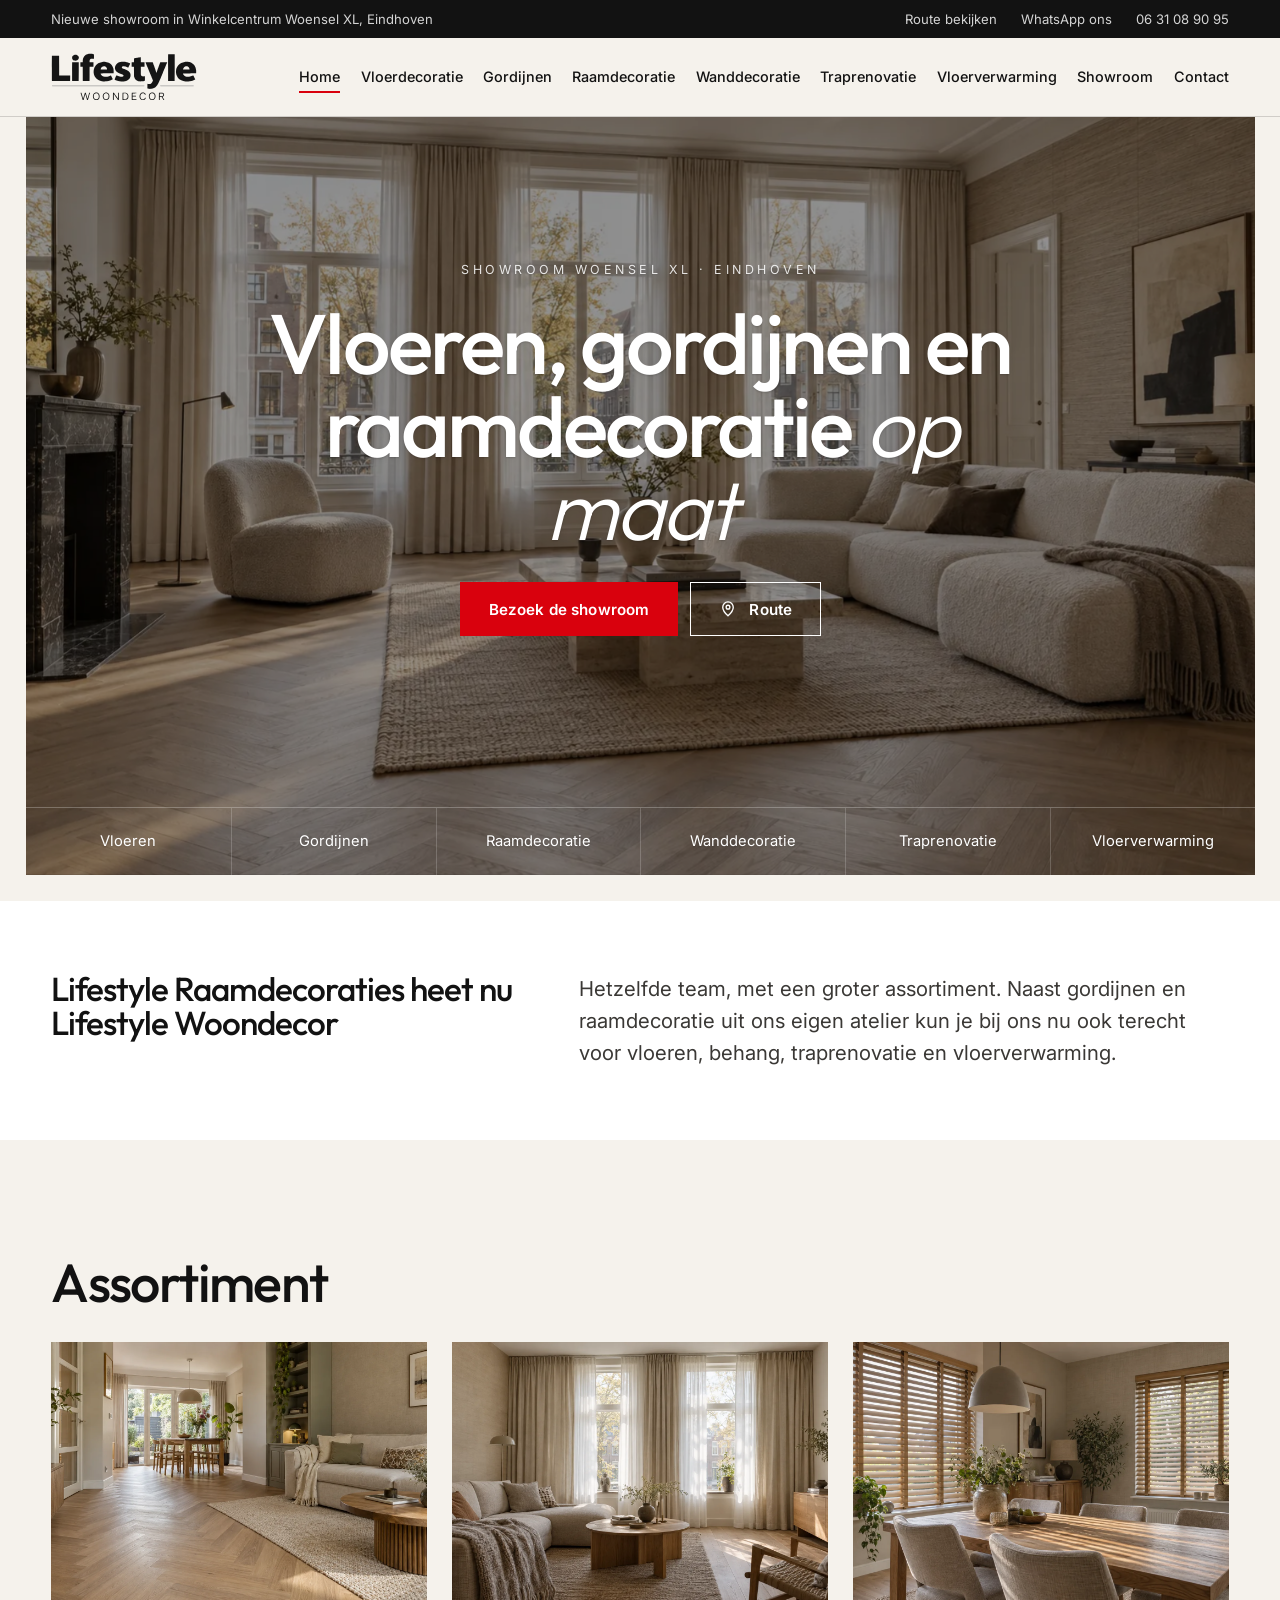
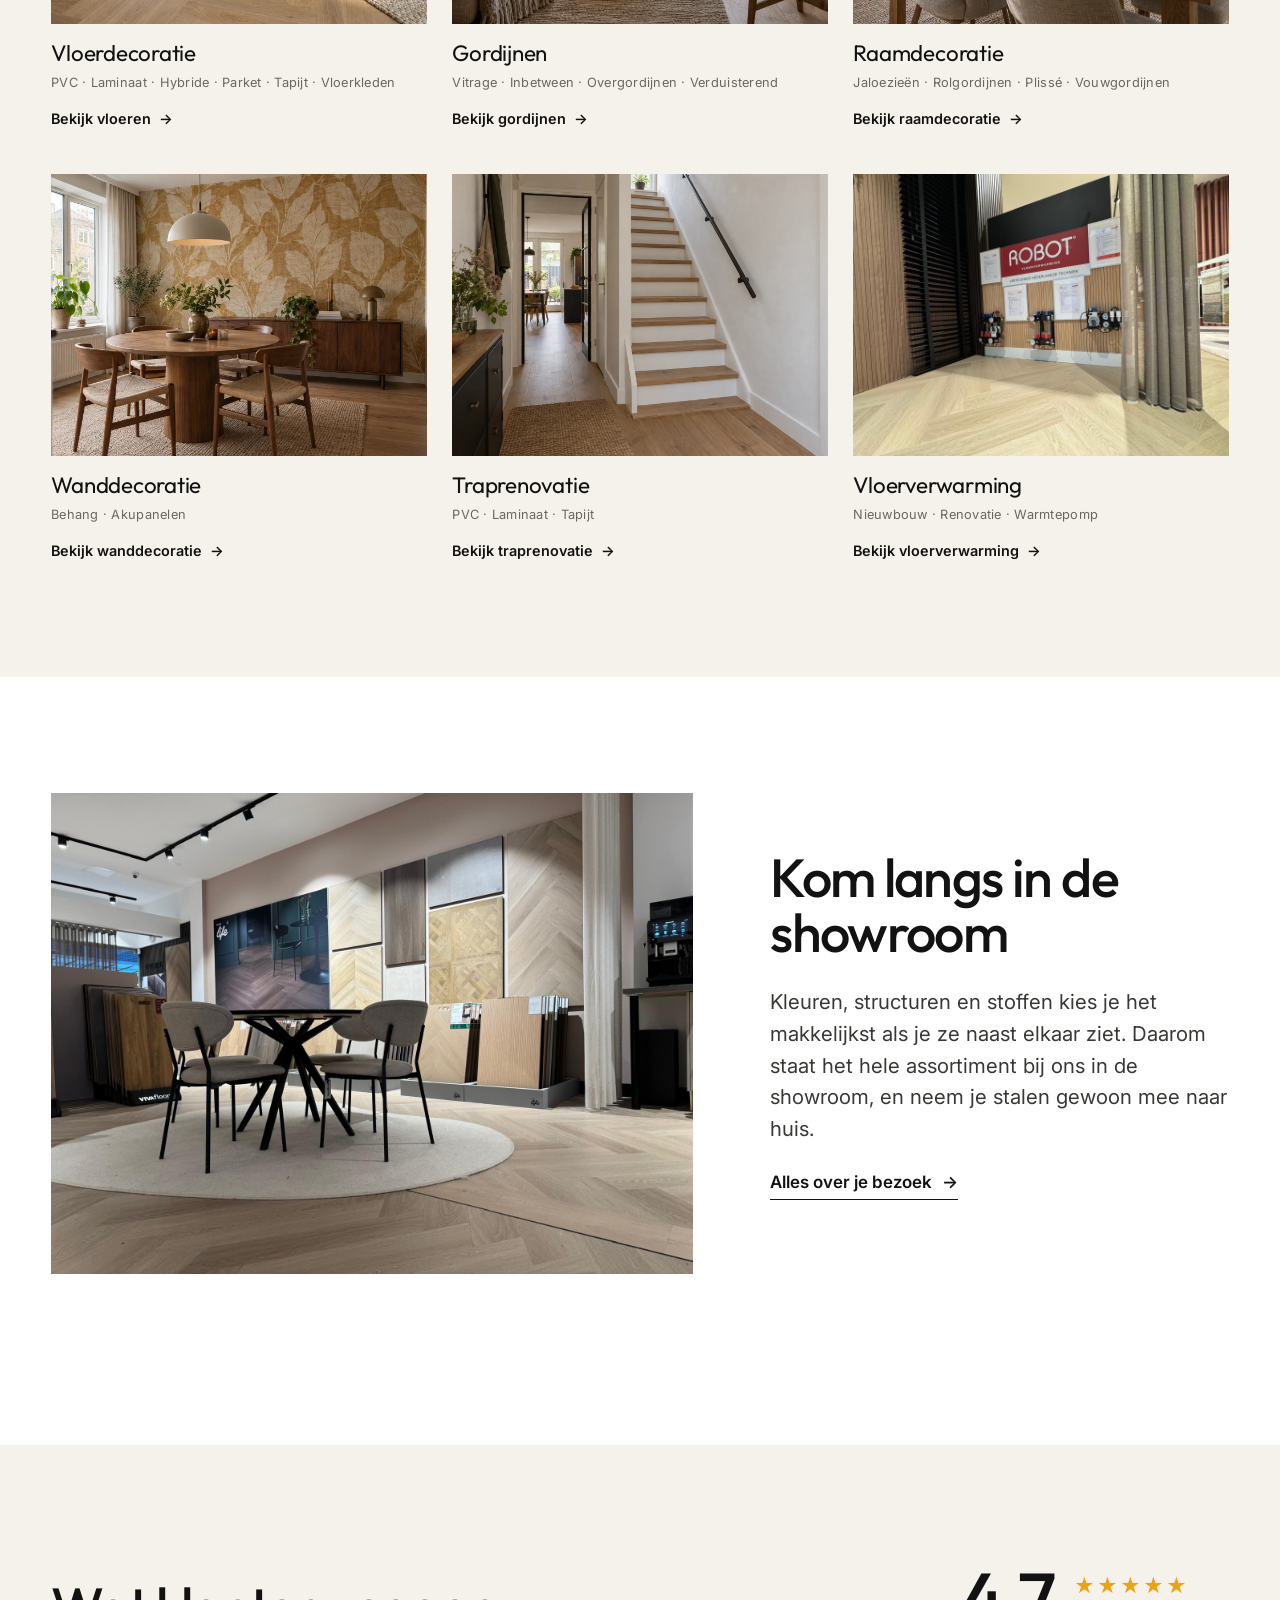
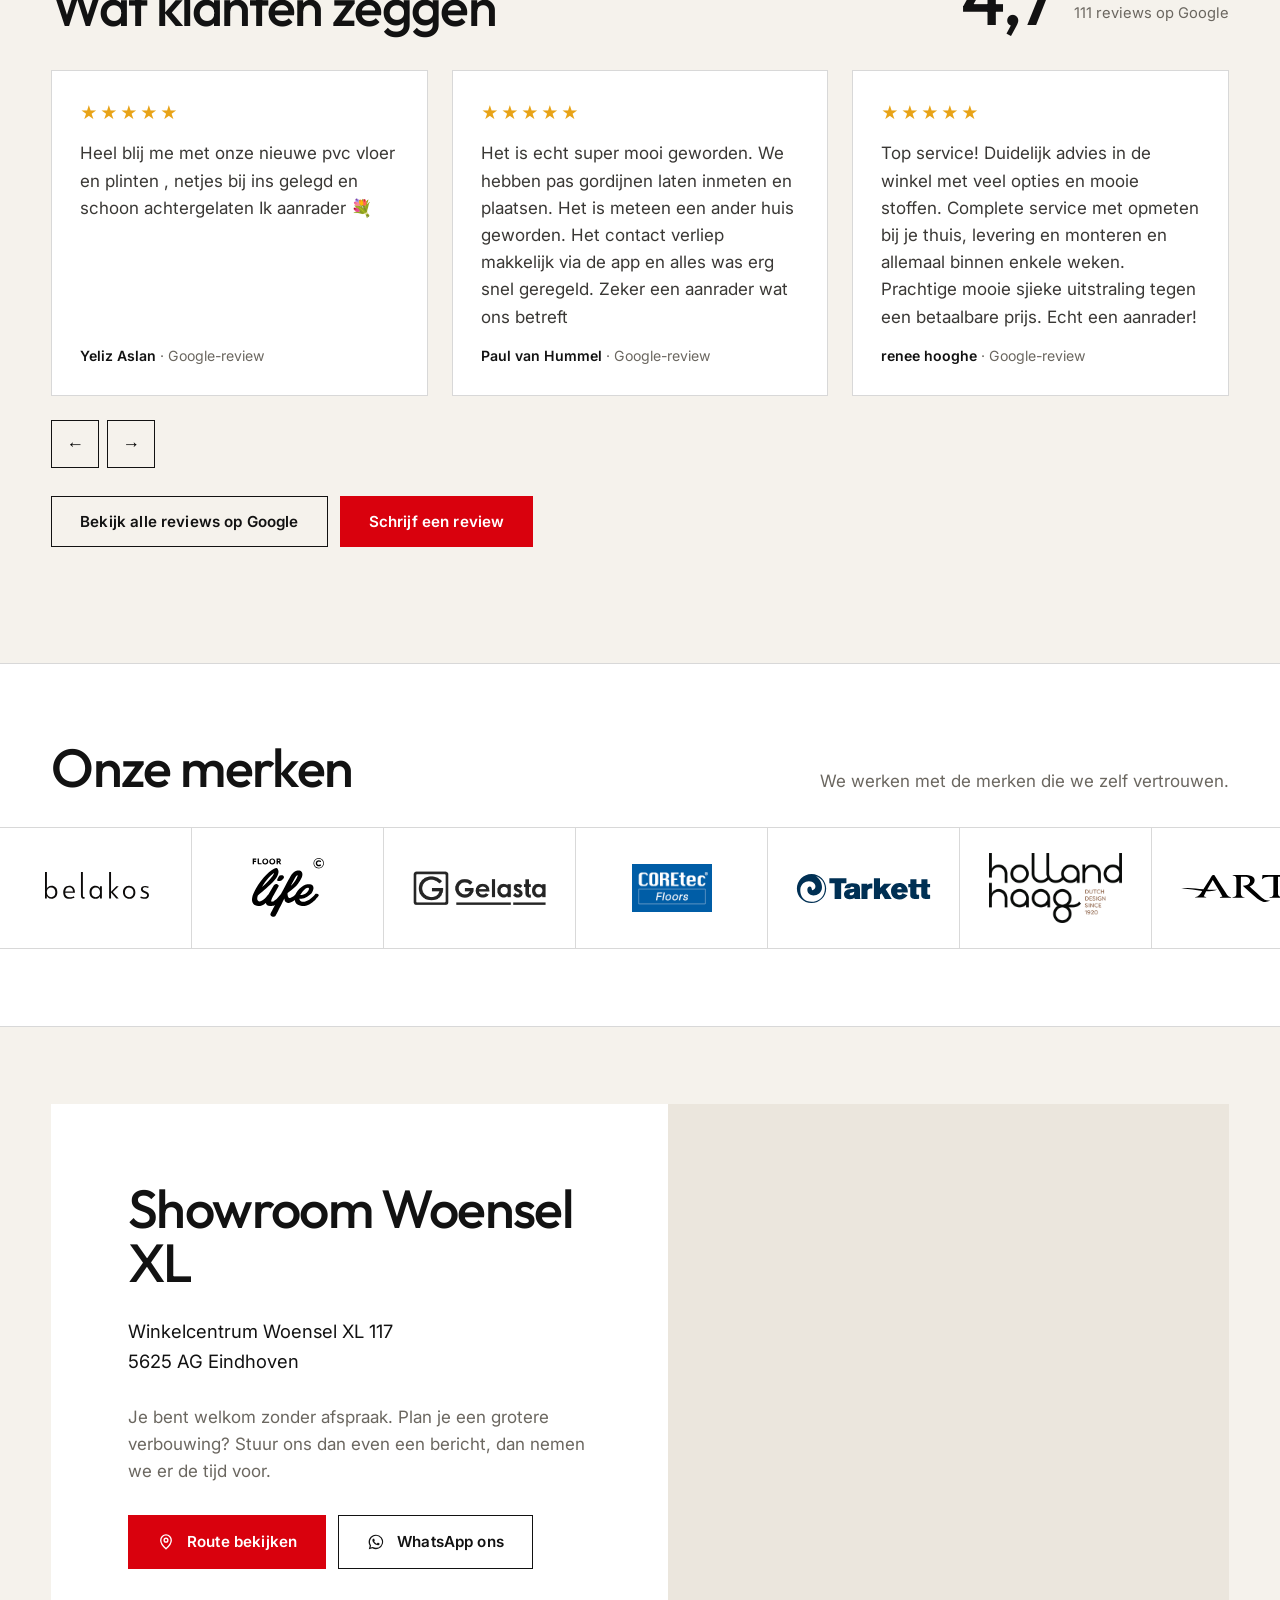
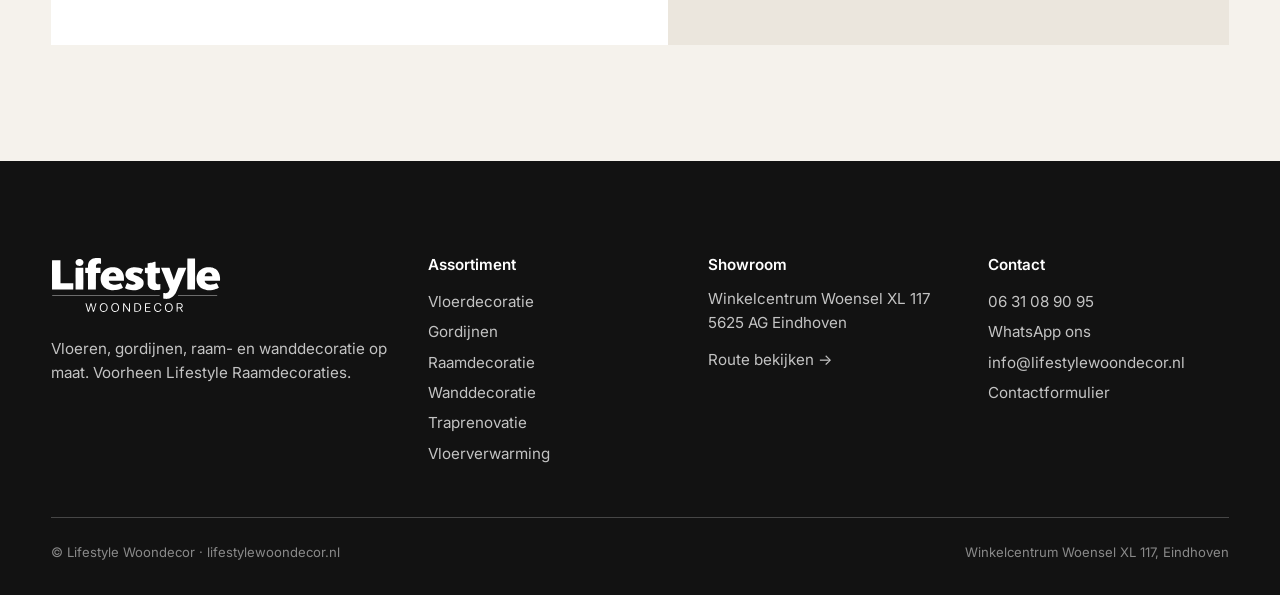
==== commit 121851de: "Google-reviews in de carrousel op de homepage Co-Authored-By: Claude Opus 5.5 <noreply@anthropic.com" ====
--- a/index.html
+++ b/index.html
@@ -12,7 +12,7 @@
 <link rel="preconnect" href="https://fonts.googleapis.com">
 <link rel="preconnect" href="https://fonts.gstatic.com" crossorigin>
 <link href="https://fonts.googleapis.com/css2?family=Inter:wght@400;500;600;700&amp;family=Outfit:wght@300;400;500;600;700&amp;display=swap" rel="stylesheet">
-<link rel="stylesheet" href="assets/css/style.css?v=0e30cd2e">
+<link rel="stylesheet" href="assets/css/style.css?v=1b2d190f">
 </head>
 <body>
 <a class="sr-only" href="#inhoud">Naar de inhoud</a>
@@ -181,6 +181,6 @@
   <a href="https://wa.me/31631089095" target="_blank" rel="noopener"><svg viewBox="0 0 24 24" fill="currentColor" aria-hidden="true"><path d="M12 2.2a9.7 9.7 0 0 0-8.3 14.8L2.4 21.6l4.7-1.2A9.7 9.7 0 1 0 12 2.2Zm0 17.6c-1.5 0-2.9-.4-4.2-1.1l-.3-.2-2.8.7.8-2.7-.2-.3a8 8 0 1 1 6.7 3.6Zm4.4-6c-.2-.1-1.4-.7-1.7-.8-.2-.1-.4-.1-.5.1l-.8 1c-.1.2-.3.2-.5.1-1.4-.7-2.3-1.2-3.2-2.8-.2-.4.2-.4.7-1.3.1-.2 0-.3 0-.4l-.8-1.8c-.2-.5-.4-.4-.5-.4h-.5c-.2 0-.4.1-.6.3-.2.2-.8.8-.8 2s.8 2.3 1 2.5c.1.2 1.6 2.5 4 3.5 1.5.6 2 .7 2.8.6.5-.1 1.4-.6 1.6-1.1.2-.6.2-1 .1-1.1l-.3-.4Z"/></svg>WhatsApp ons</a>
 </nav>
 
-<script src="assets/js/main.js?v=0e30cd2e"></script>
+<script src="assets/js/main.js?v=1b2d190f"></script>
 </body>
 </html>
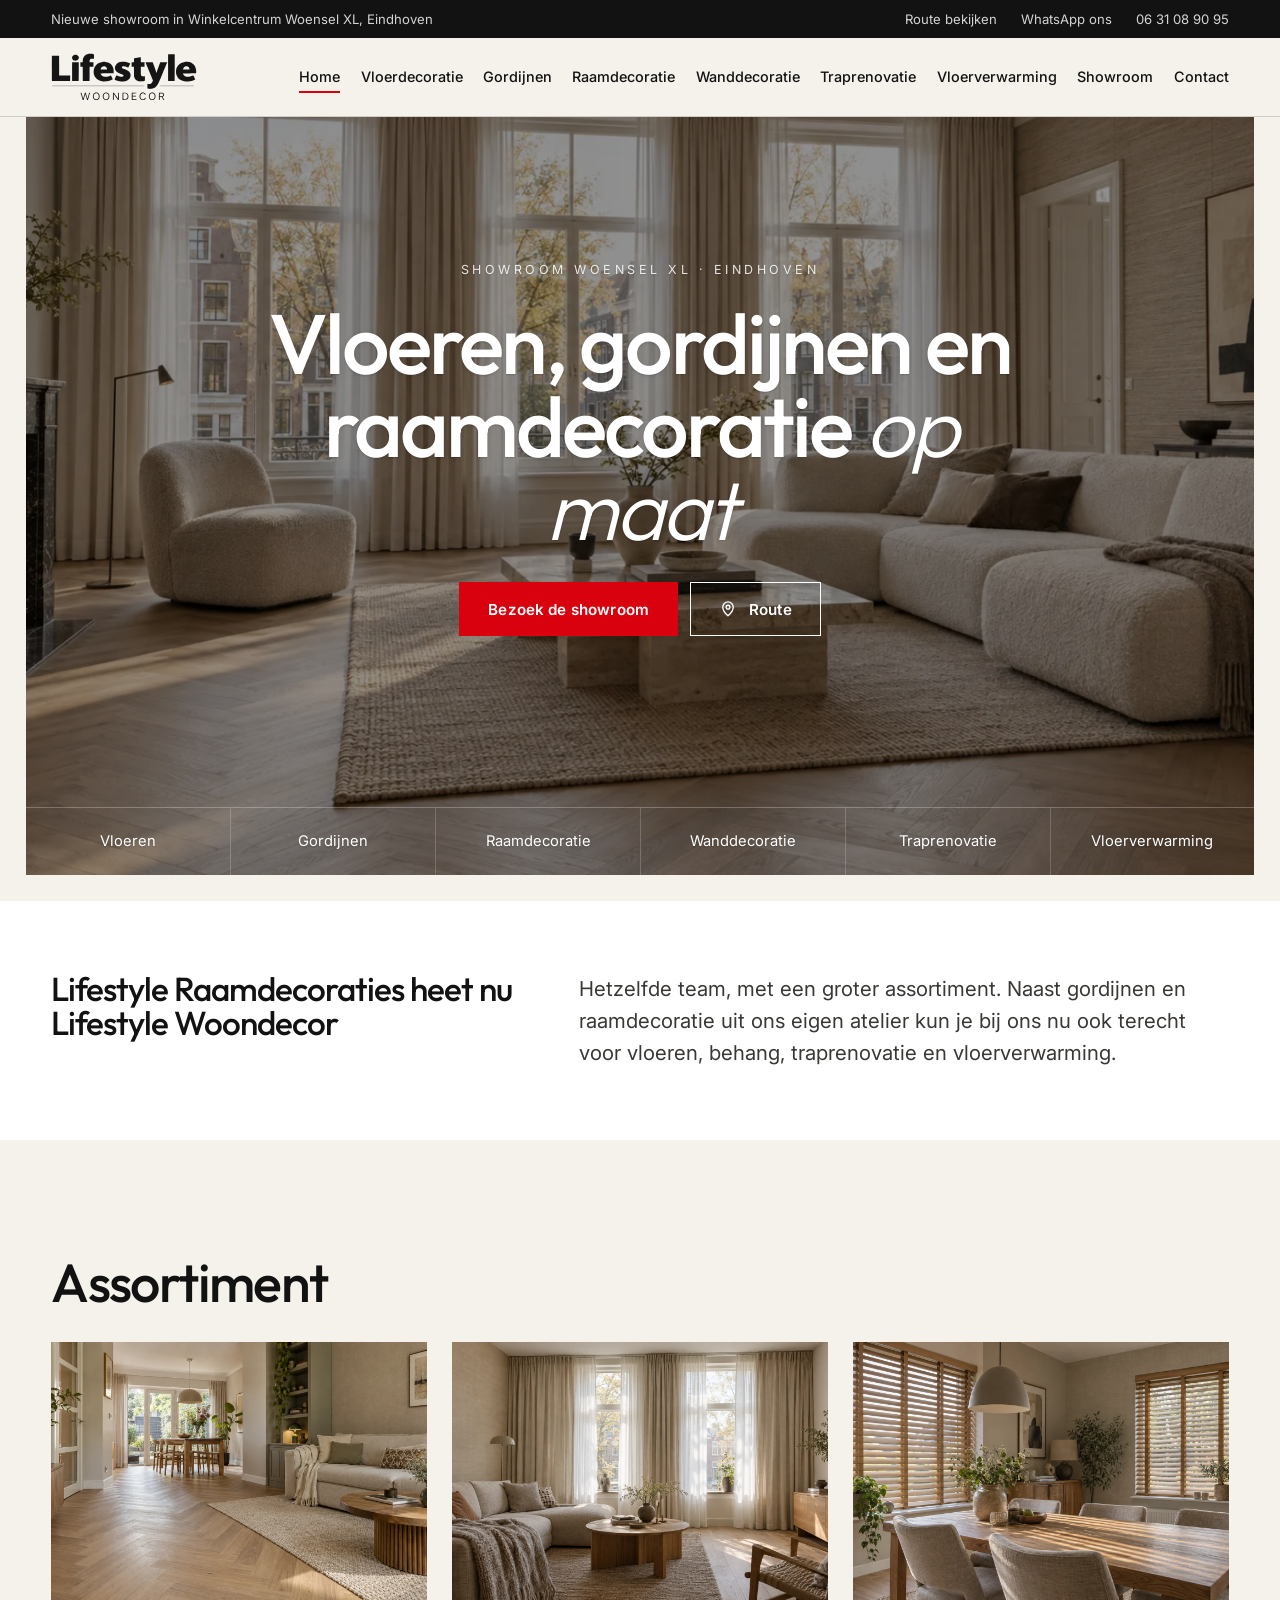
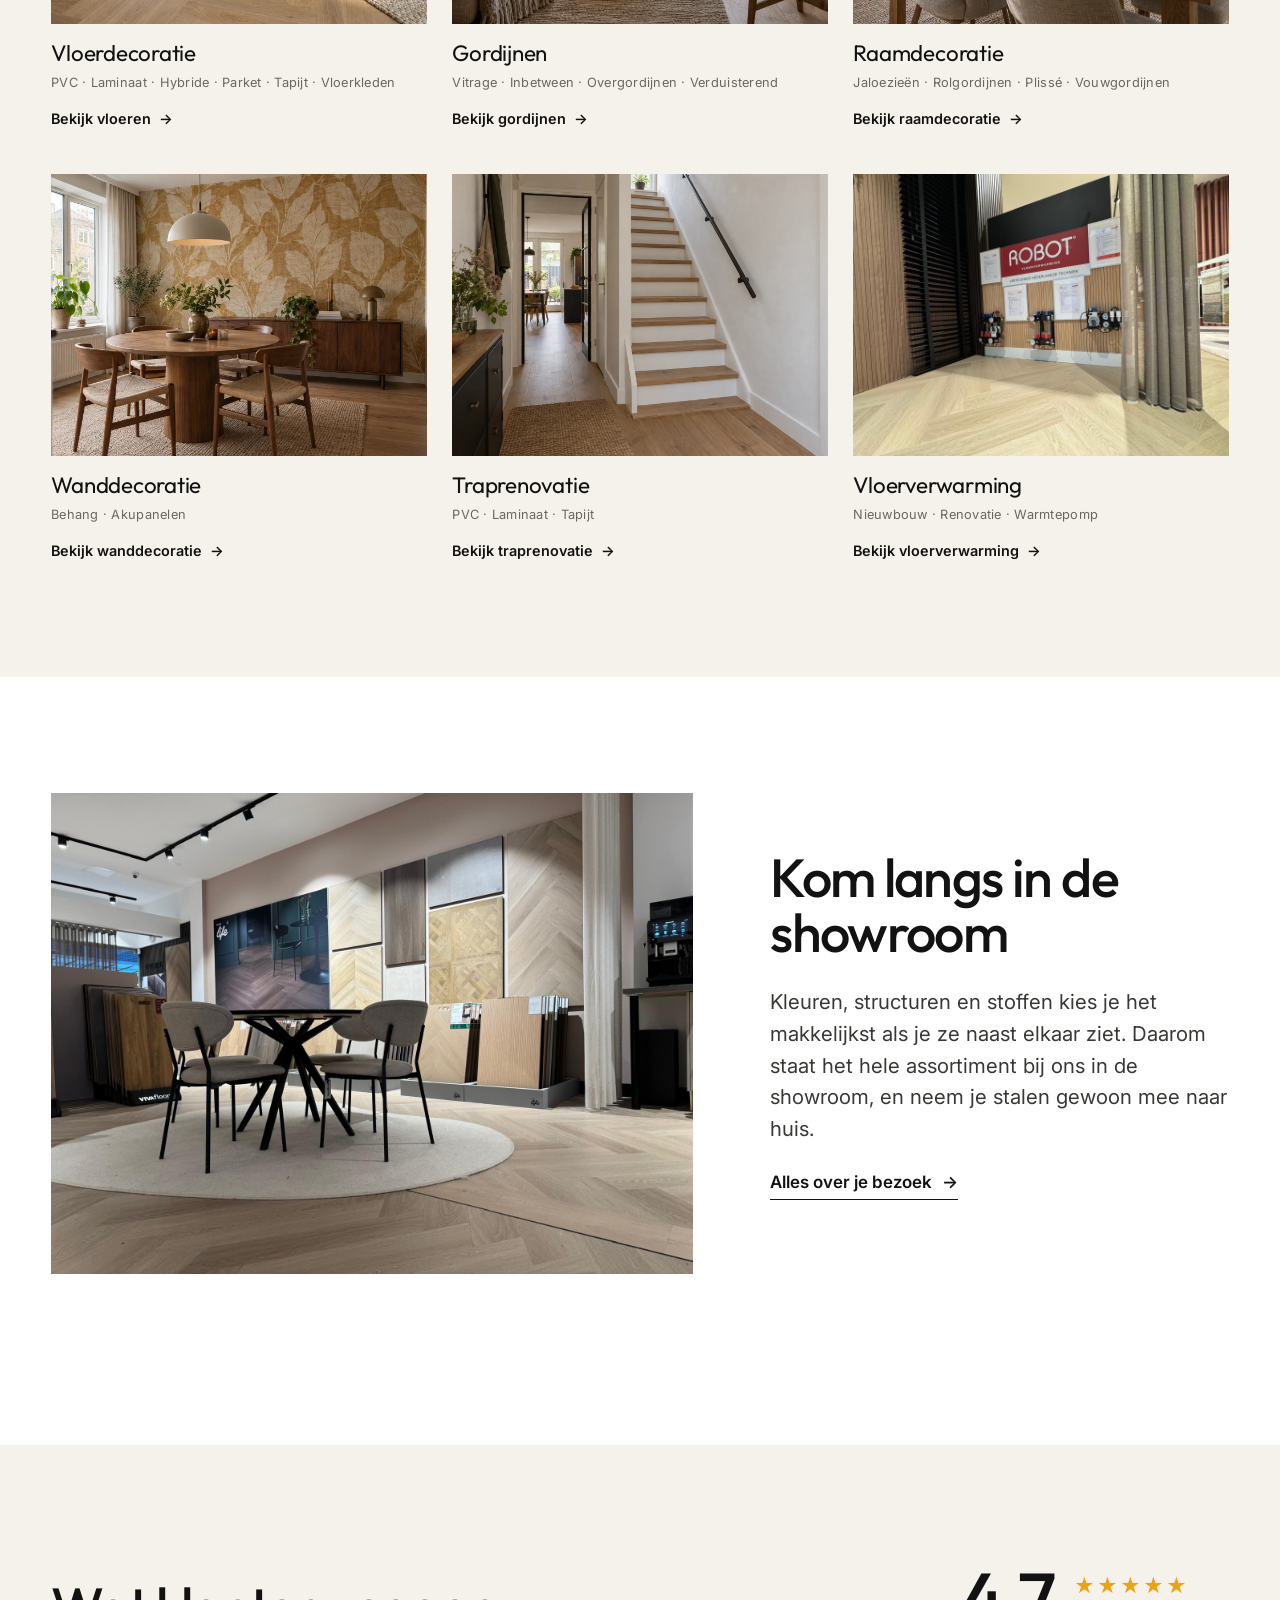
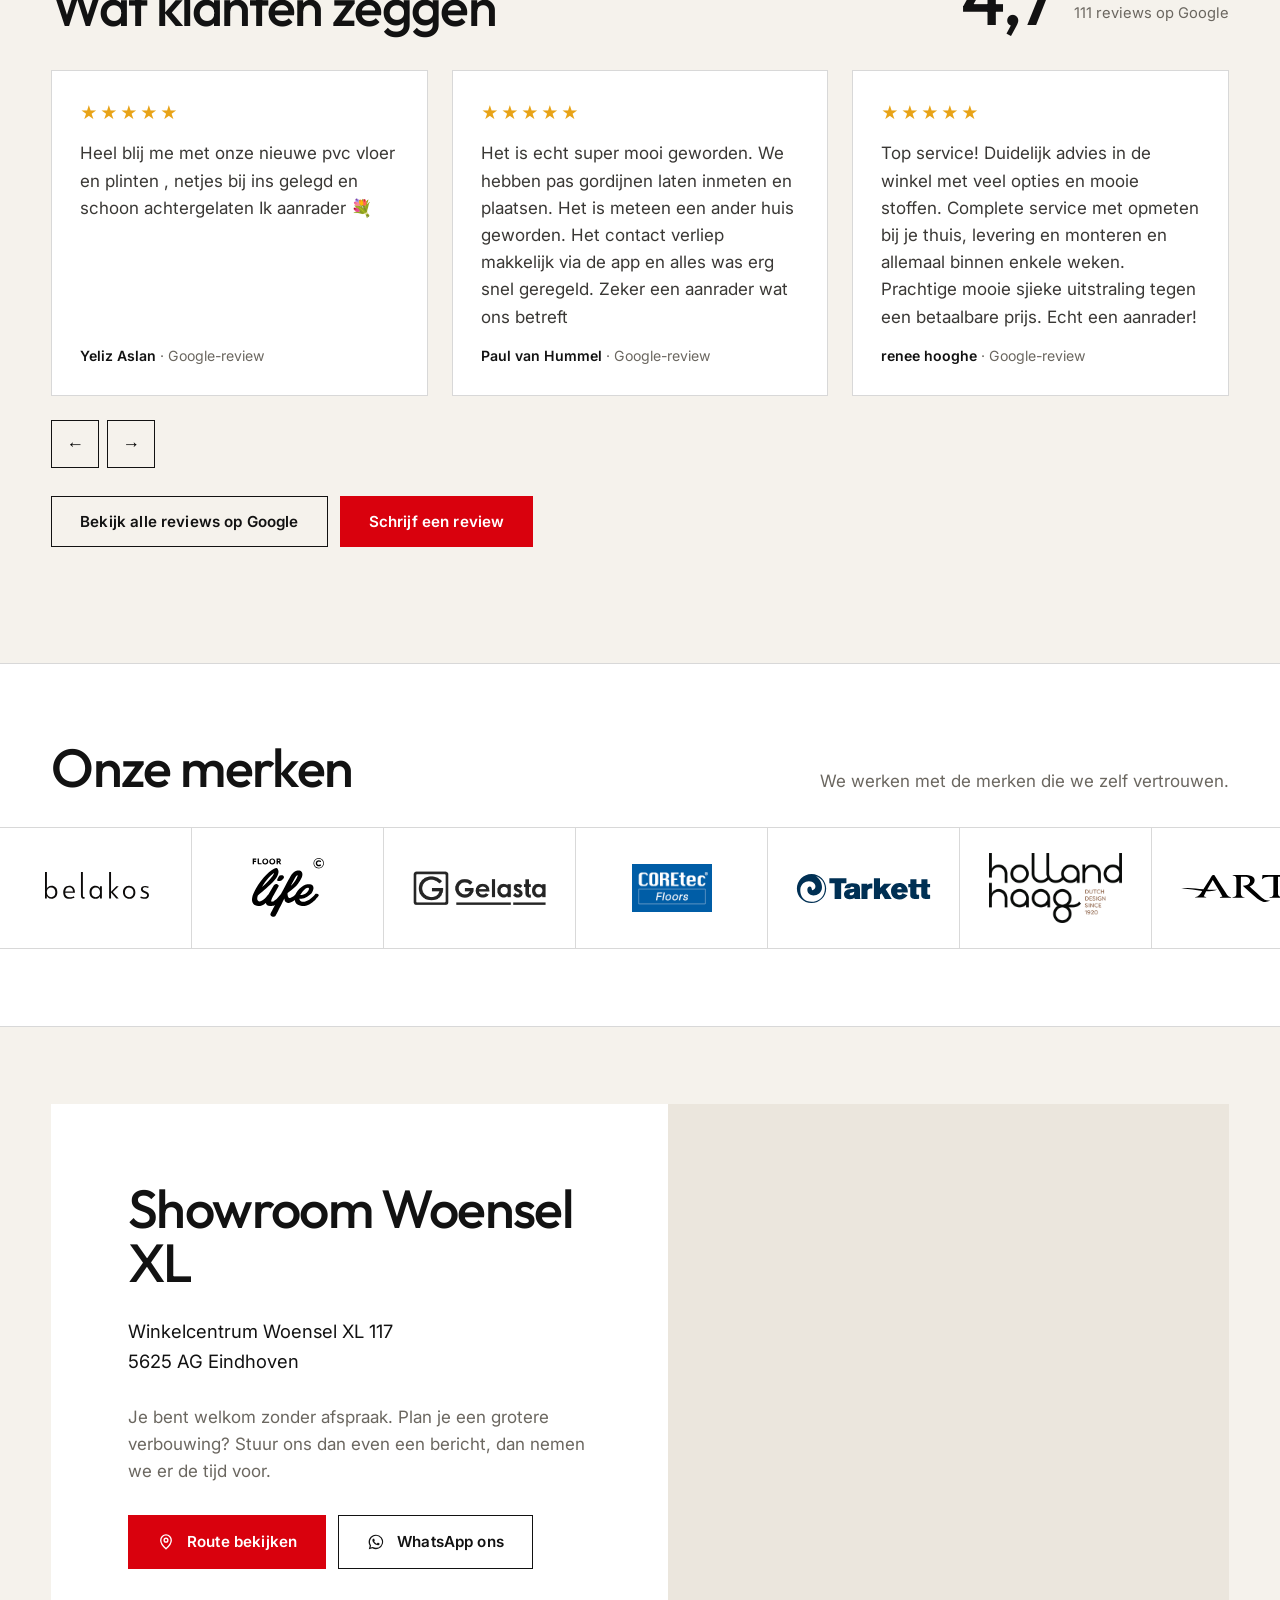
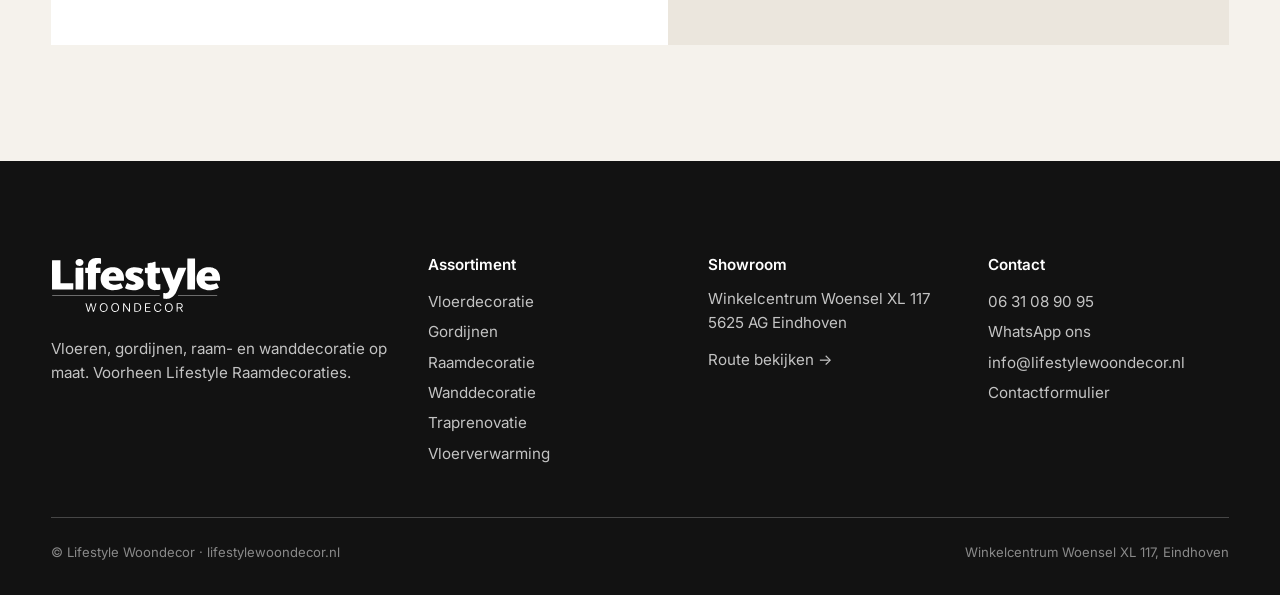
==== commit a6ab1c98: "Hero-zoom vloeiend in alle browsers Co-Authored-By: Claude Opus 5.5 <noreply@anthropic.com>" ====
--- a/index.html
+++ b/index.html
@@ -12,7 +12,7 @@
 <link rel="preconnect" href="https://fonts.googleapis.com">
 <link rel="preconnect" href="https://fonts.gstatic.com" crossorigin>
 <link href="https://fonts.googleapis.com/css2?family=Inter:wght@400;500;600;700&amp;family=Outfit:wght@300;400;500;600;700&amp;display=swap" rel="stylesheet">
-<link rel="stylesheet" href="assets/css/style.css?v=1b2d190f">
+<link rel="stylesheet" href="assets/css/style.css?v=614d6630">
 </head>
 <body>
 <a class="sr-only" href="#inhoud">Naar de inhoud</a>
@@ -34,14 +34,14 @@
     <nav class="nav" aria-label="Hoofdmenu">
       <ul>
         <li><a href="./" aria-current="page">Home</a></li>
-        <li><a href="vloerdecoratie.html">Vloerdecoratie</a></li>
-        <li><a href="gordijnen.html">Gordijnen</a></li>
-        <li><a href="raamdecoratie.html">Raamdecoratie</a></li>
-        <li><a href="wanddecoratie.html">Wanddecoratie</a></li>
-        <li><a href="traprenovatie.html">Traprenovatie</a></li>
-        <li><a href="vloerverwarming.html">Vloerverwarming</a></li>
-        <li><a href="showroom.html">Showroom</a></li>
-        <li><a href="contact.html">Contact</a></li>
+        <li><a href="vloerdecoratie">Vloerdecoratie</a></li>
+        <li><a href="gordijnen">Gordijnen</a></li>
+        <li><a href="raamdecoratie">Raamdecoratie</a></li>
+        <li><a href="wanddecoratie">Wanddecoratie</a></li>
+        <li><a href="traprenovatie">Traprenovatie</a></li>
+        <li><a href="vloerverwarming">Vloerverwarming</a></li>
+        <li><a href="showroom">Showroom</a></li>
+        <li><a href="contact">Contact</a></li>
       </ul>
     </nav>
     <button class="menu-toggle" type="button" aria-expanded="false" aria-label="Menu openen"><span class="label">Menu</span><span class="bars"></span></button>
@@ -55,11 +55,11 @@
     <div class="c">
       <span class="k">Showroom Woensel XL · Eindhoven</span>
       <h1>Vloeren, gordijnen en raamdecoratie <em>op maat</em></h1>
-      <div class="btn-row"><a class="btn btn-red" href="showroom.html">Bezoek de showroom</a><a class="btn btn-ghost light" href="https://www.google.com/maps/dir/?api=1&amp;destination=Winkelcentrum+Woensel+XL+117%2C+5625+AG+Eindhoven" target="_blank" rel="noopener"><svg viewBox="0 0 24 24" fill="none" stroke="currentColor" stroke-width="1.8" aria-hidden="true"><path d="M12 21s-7-6.2-7-11.5A7 7 0 0 1 19 9.5C19 14.8 12 21 12 21Z"/><circle cx="12" cy="9.5" r="2.5"/></svg>Route</a></div>
+      <div class="btn-row"><a class="btn btn-red" href="showroom">Bezoek de showroom</a><a class="btn btn-ghost light" href="https://www.google.com/maps/dir/?api=1&amp;destination=Winkelcentrum+Woensel+XL+117%2C+5625+AG+Eindhoven" target="_blank" rel="noopener"><svg viewBox="0 0 24 24" fill="none" stroke="currentColor" stroke-width="1.8" aria-hidden="true"><path d="M12 21s-7-6.2-7-11.5A7 7 0 0 1 19 9.5C19 14.8 12 21 12 21Z"/><circle cx="12" cy="9.5" r="2.5"/></svg>Route</a></div>
     </div>
     <nav aria-label="Categorieën"><ul>
-      <li><a href="vloerdecoratie.html">Vloeren</a></li><li><a href="gordijnen.html">Gordijnen</a></li><li><a href="raamdecoratie.html">Raamdecoratie</a></li>
-      <li><a href="wanddecoratie.html">Wanddecoratie</a></li><li><a href="traprenovatie.html">Traprenovatie</a></li><li><a href="vloerverwarming.html">Vloerverwarming</a></li>
+      <li><a href="vloerdecoratie">Vloeren</a></li><li><a href="gordijnen">Gordijnen</a></li><li><a href="raamdecoratie">Raamdecoratie</a></li>
+      <li><a href="wanddecoratie">Wanddecoratie</a></li><li><a href="traprenovatie">Traprenovatie</a></li><li><a href="vloerverwarming">Vloerverwarming</a></li>
     </ul></nav>
   </div>
 </section>
@@ -77,12 +77,12 @@
       <h2>Assortiment</h2>
     </div>
     <div class="tiles cols-3">
-      <a class="tile wide" href="vloerdecoratie.html"><div class="ratio"><img src="assets/img/sfeer/home-vloerdecoratie.webp" alt="" loading="lazy" width="1536" height="1024"></div><h3>Vloerdecoratie</h3><p class="props">PVC · Laminaat · Hybride · Parket · Tapijt · Vloerkleden</p><span class="more">Bekijk vloeren</span></a>
-      <a class="tile wide" href="gordijnen.html"><div class="ratio"><img src="assets/img/sfeer/home-gordijnen.webp" alt="" loading="lazy" width="1536" height="1024"></div><h3>Gordijnen</h3><p class="props">Vitrage · Inbetween · Overgordijnen · Verduisterend</p><span class="more">Bekijk gordijnen</span></a>
-      <a class="tile wide" href="raamdecoratie.html"><div class="ratio"><img src="assets/img/sfeer/home-raamdecoratie.webp" alt="" loading="lazy" width="1536" height="1024"></div><h3>Raamdecoratie</h3><p class="props">Jaloezieën · Rolgordijnen · Plissé · Vouwgordijnen</p><span class="more">Bekijk raamdecoratie</span></a>
-      <a class="tile wide" href="wanddecoratie.html"><div class="ratio"><img src="assets/img/sfeer/home-wanddecoratie.webp" alt="" loading="lazy" width="1536" height="1024"></div><h3>Wanddecoratie</h3><p class="props">Behang · Akupanelen</p><span class="more">Bekijk wanddecoratie</span></a>
-      <a class="tile wide" href="traprenovatie.html"><div class="ratio"><img src="assets/img/sfeer/home-traprenovatie.webp" alt="" loading="lazy" width="1536" height="1024"></div><h3>Traprenovatie</h3><p class="props">PVC · Laminaat · Tapijt</p><span class="more">Bekijk traprenovatie</span></a>
-      <a class="tile wide" href="vloerverwarming.html"><div class="ratio"><img src="8.jpeg" alt="" loading="lazy" width="1600" height="1200" style="object-position:55% 50%"></div><h3>Vloerverwarming</h3><p class="props">Nieuwbouw · Renovatie · Warmtepomp</p><span class="more">Bekijk vloerverwarming</span></a>
+      <a class="tile wide" href="vloerdecoratie"><div class="ratio"><img src="assets/img/sfeer/home-vloerdecoratie.webp" alt="" loading="lazy" width="1536" height="1024"></div><h3>Vloerdecoratie</h3><p class="props">PVC · Laminaat · Hybride · Parket · Tapijt · Vloerkleden</p><span class="more">Bekijk vloeren</span></a>
+      <a class="tile wide" href="gordijnen"><div class="ratio"><img src="assets/img/sfeer/home-gordijnen.webp" alt="" loading="lazy" width="1536" height="1024"></div><h3>Gordijnen</h3><p class="props">Vitrage · Inbetween · Overgordijnen · Verduisterend</p><span class="more">Bekijk gordijnen</span></a>
+      <a class="tile wide" href="raamdecoratie"><div class="ratio"><img src="assets/img/sfeer/home-raamdecoratie.webp" alt="" loading="lazy" width="1536" height="1024"></div><h3>Raamdecoratie</h3><p class="props">Jaloezieën · Rolgordijnen · Plissé · Vouwgordijnen</p><span class="more">Bekijk raamdecoratie</span></a>
+      <a class="tile wide" href="wanddecoratie"><div class="ratio"><img src="assets/img/sfeer/home-wanddecoratie.webp" alt="" loading="lazy" width="1536" height="1024"></div><h3>Wanddecoratie</h3><p class="props">Behang · Akupanelen</p><span class="more">Bekijk wanddecoratie</span></a>
+      <a class="tile wide" href="traprenovatie"><div class="ratio"><img src="assets/img/sfeer/home-traprenovatie.webp" alt="" loading="lazy" width="1536" height="1024"></div><h3>Traprenovatie</h3><p class="props">PVC · Laminaat · Tapijt</p><span class="more">Bekijk traprenovatie</span></a>
+      <a class="tile wide" href="vloerverwarming"><div class="ratio"><img src="8.jpeg" alt="" loading="lazy" width="1600" height="1200" style="object-position:55% 50%"></div><h3>Vloerverwarming</h3><p class="props">Nieuwbouw · Renovatie · Warmtepomp</p><span class="more">Bekijk vloerverwarming</span></a>
     </div>
   </div>
 </section>
@@ -94,7 +94,7 @@
       <div>
         <h2>Kom langs in de showroom</h2>
         <p class="lead">Kleuren, structuren en stoffen kies je het makkelijkst als je ze naast elkaar ziet. Daarom staat het hele assortiment bij ons in de showroom, en neem je stalen gewoon mee naar huis.</p>
-        <p style="margin-top:24px"><a class="arrow-link" href="showroom.html">Alles over je bezoek</a></p>
+        <p style="margin-top:24px"><a class="arrow-link" href="showroom">Alles over je bezoek</a></p>
       </div>
     </div>
   </div>
@@ -147,12 +147,12 @@
       <div>
         <h4>Assortiment</h4>
         <ul>
-          <li><a href="vloerdecoratie.html">Vloerdecoratie</a></li>
-          <li><a href="gordijnen.html">Gordijnen</a></li>
-          <li><a href="raamdecoratie.html">Raamdecoratie</a></li>
-          <li><a href="wanddecoratie.html">Wanddecoratie</a></li>
-          <li><a href="traprenovatie.html">Traprenovatie</a></li>
-          <li><a href="vloerverwarming.html">Vloerverwarming</a></li>
+          <li><a href="vloerdecoratie">Vloerdecoratie</a></li>
+          <li><a href="gordijnen">Gordijnen</a></li>
+          <li><a href="raamdecoratie">Raamdecoratie</a></li>
+          <li><a href="wanddecoratie">Wanddecoratie</a></li>
+          <li><a href="traprenovatie">Traprenovatie</a></li>
+          <li><a href="vloerverwarming">Vloerverwarming</a></li>
         </ul>
       </div>
       <div>
@@ -166,7 +166,7 @@
           <li><a href="tel:+31631089095">06 31 08 90 95</a></li>
           <li><a href="https://wa.me/31631089095" target="_blank" rel="noopener">WhatsApp ons</a></li>
           <li><a href="mailto:info@lifestylewoondecor.nl">info@lifestylewoondecor.nl</a></li>
-          <li><a href="contact.html">Contactformulier</a></li>
+          <li><a href="contact">Contactformulier</a></li>
         </ul>
       </div>
     </div>
@@ -181,6 +181,6 @@
   <a href="https://wa.me/31631089095" target="_blank" rel="noopener"><svg viewBox="0 0 24 24" fill="currentColor" aria-hidden="true"><path d="M12 2.2a9.7 9.7 0 0 0-8.3 14.8L2.4 21.6l4.7-1.2A9.7 9.7 0 1 0 12 2.2Zm0 17.6c-1.5 0-2.9-.4-4.2-1.1l-.3-.2-2.8.7.8-2.7-.2-.3a8 8 0 1 1 6.7 3.6Zm4.4-6c-.2-.1-1.4-.7-1.7-.8-.2-.1-.4-.1-.5.1l-.8 1c-.1.2-.3.2-.5.1-1.4-.7-2.3-1.2-3.2-2.8-.2-.4.2-.4.7-1.3.1-.2 0-.3 0-.4l-.8-1.8c-.2-.5-.4-.4-.5-.4h-.5c-.2 0-.4.1-.6.3-.2.2-.8.8-.8 2s.8 2.3 1 2.5c.1.2 1.6 2.5 4 3.5 1.5.6 2 .7 2.8.6.5-.1 1.4-.6 1.6-1.1.2-.6.2-1 .1-1.1l-.3-.4Z"/></svg>WhatsApp ons</a>
 </nav>
 
-<script src="assets/js/main.js?v=1b2d190f"></script>
+<script src="assets/js/main.js?v=614d6630"></script>
 </body>
 </html>
--- a/assets/css/style.css
+++ b/assets/css/style.css
@@ -874,3 +874,18 @@
 h1, h2, .home-frame h1, .cat-frame h1, .rating .score { font-weight: 500; }
 h3, .tile h3, .points h3, .spec-row h3 { font-weight: 400; }
 .logo-text { font-weight: 500; }
+
+/* Hero-zoom ook in Firefox vloeiend: geen draaitruc, eigen GPU-laag, genoeg beweging per frame */
+.home-frame .frame, .cat-frame .frame { contain: none; isolation: auto; }
+.home-frame .frame > img, .cat-frame .frame > img {
+  transform: translate3d(0, 0, 0) scale(1);
+  will-change: transform;
+  backface-visibility: hidden;
+  transform-origin: 50% 50%;
+  animation: heroKenBurns 14s cubic-bezier(.37, 0, .63, 1) infinite alternate both;
+}
+@keyframes heroKenBurns {
+  from { transform: translate3d(0, 0, 0) scale(1); }
+  to   { transform: translate3d(0, -1.5%, 0) scale(1.15); }
+}
+@media (prefers-reduced-motion: reduce) { .home-frame .frame > img, .cat-frame .frame > img { animation: none; transform: none; } }
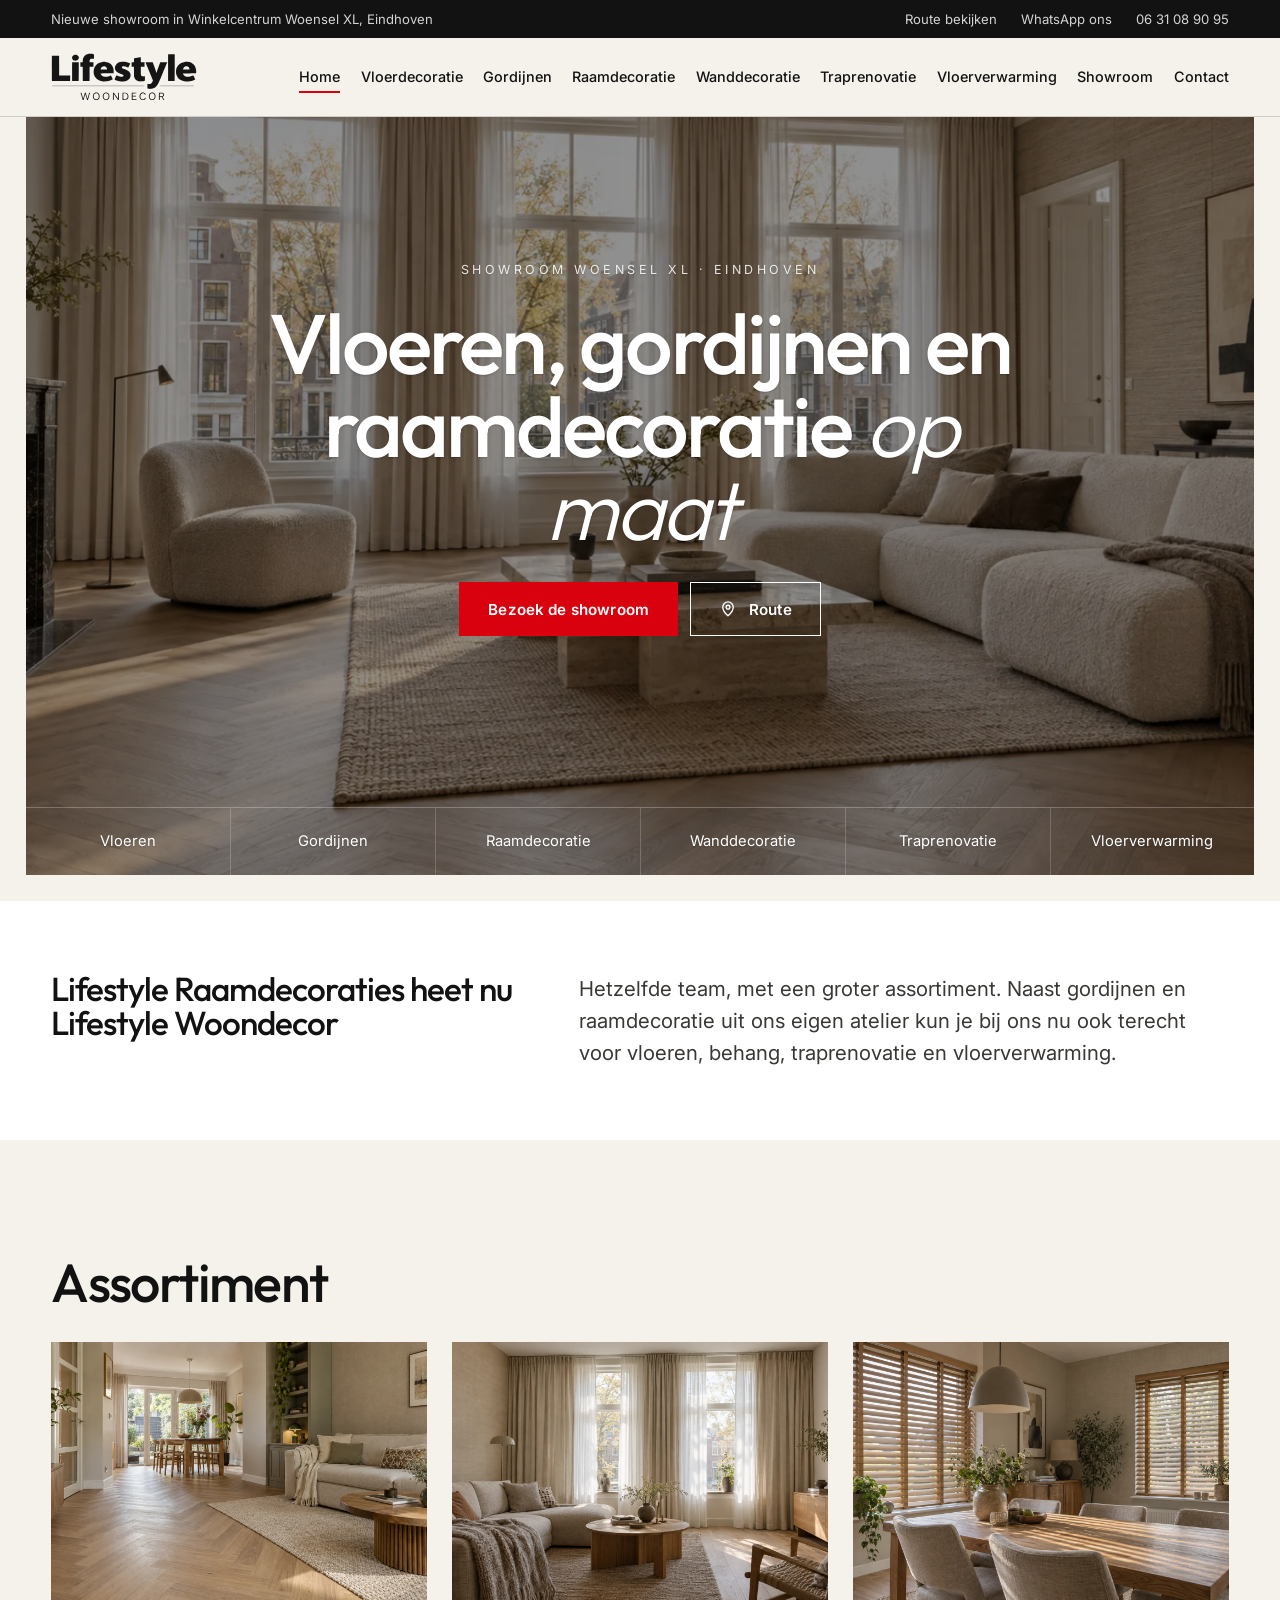
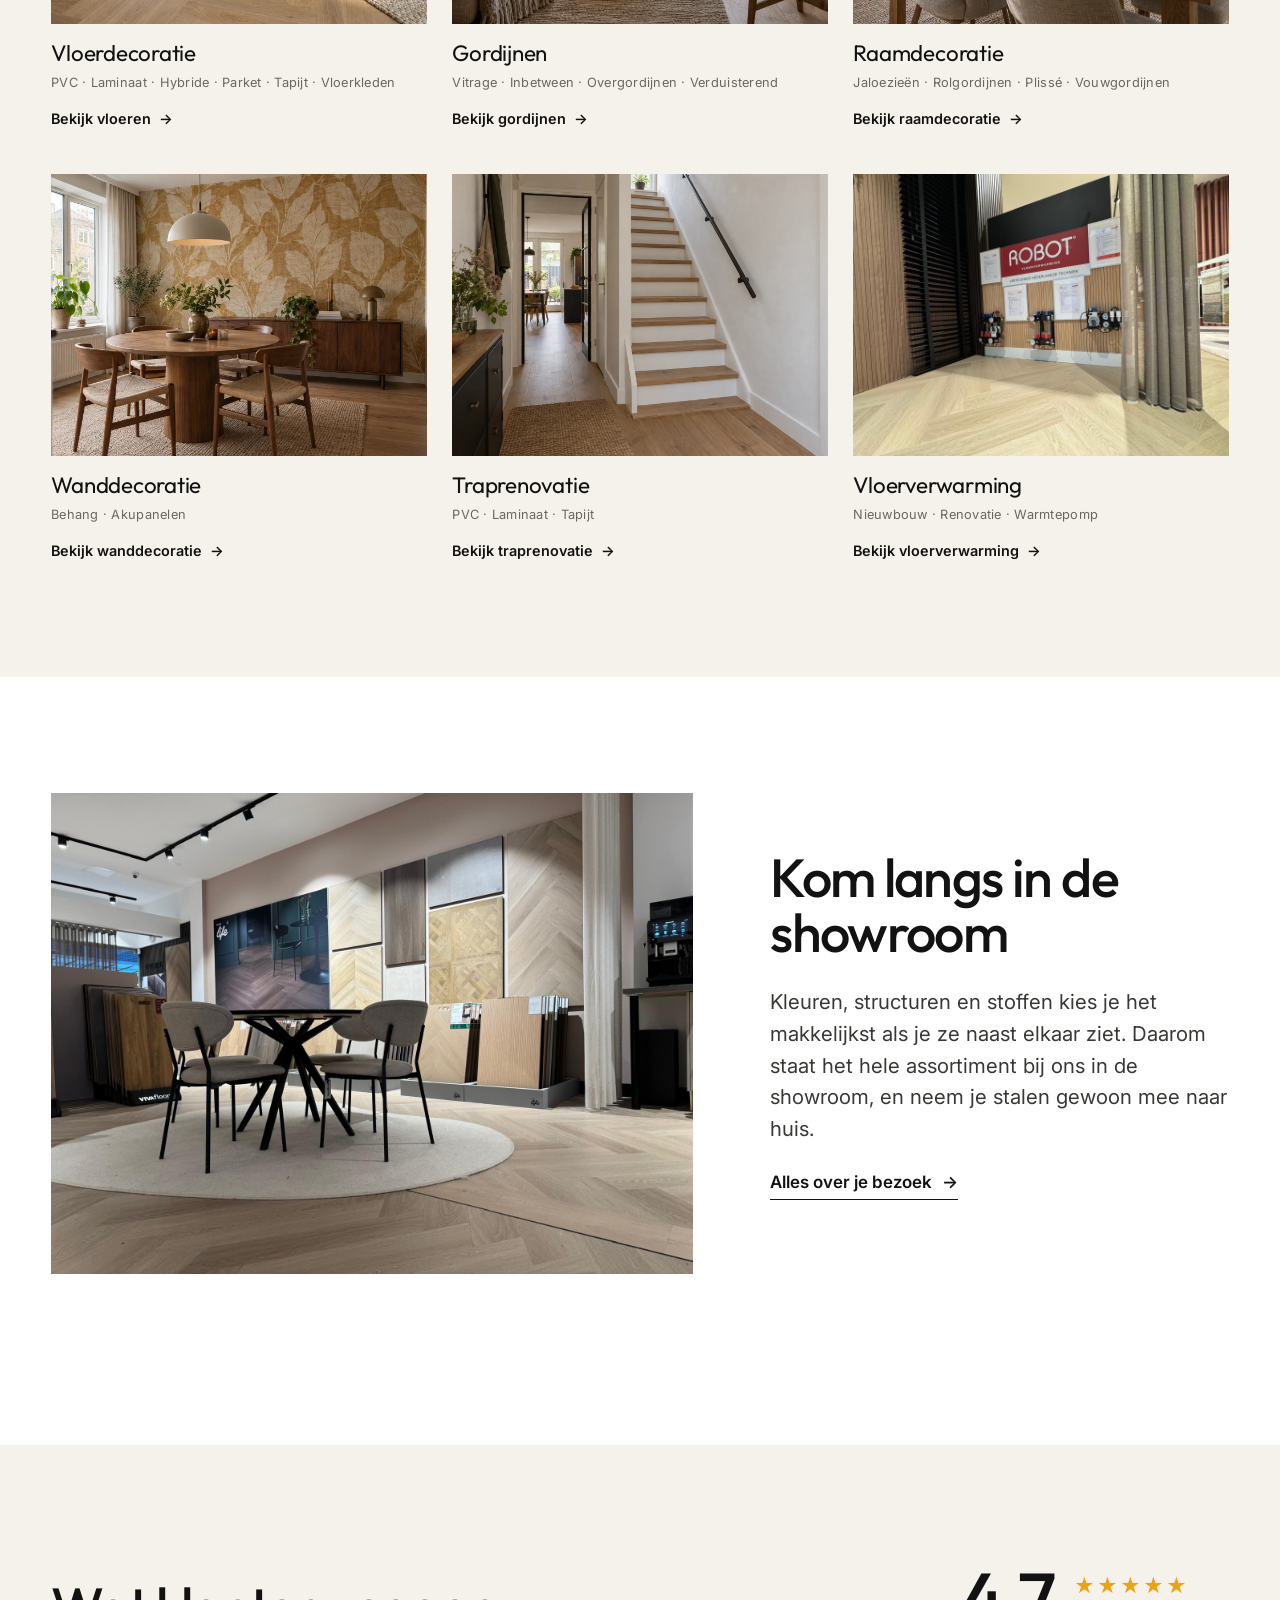
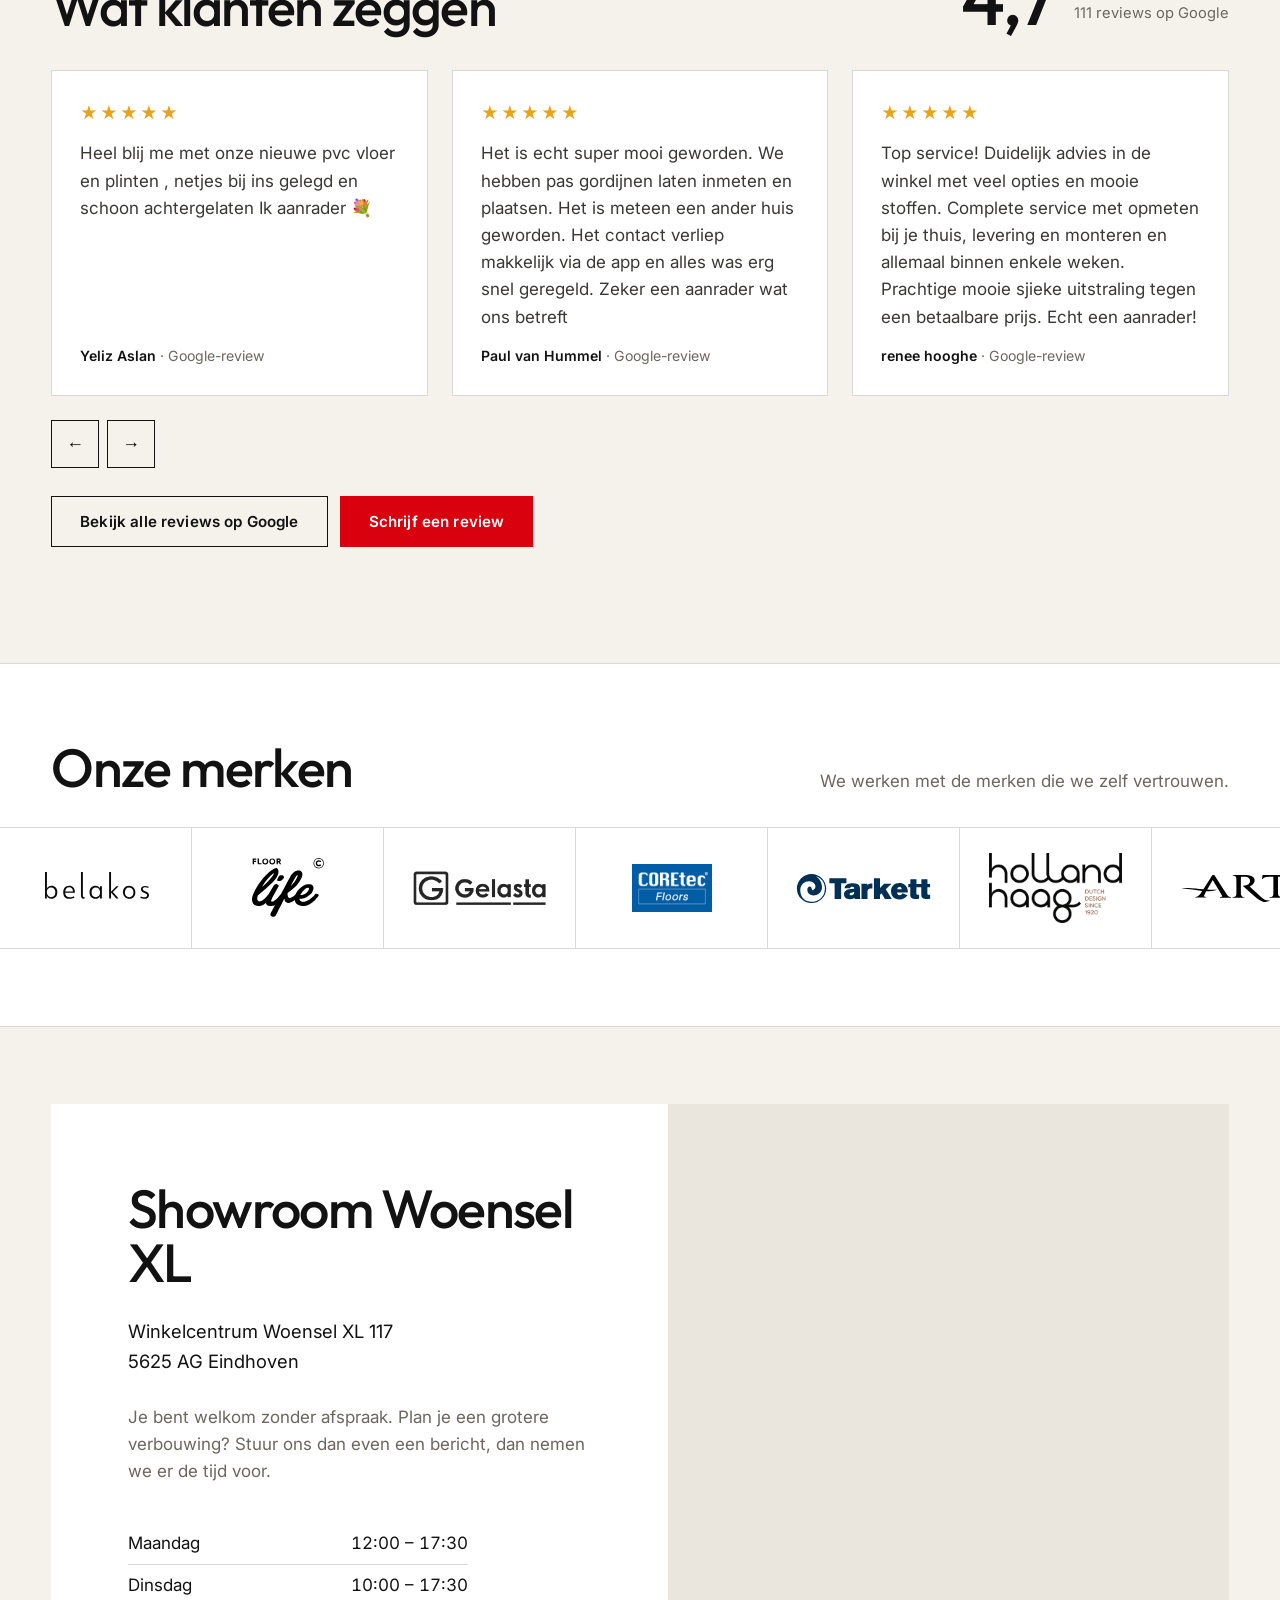
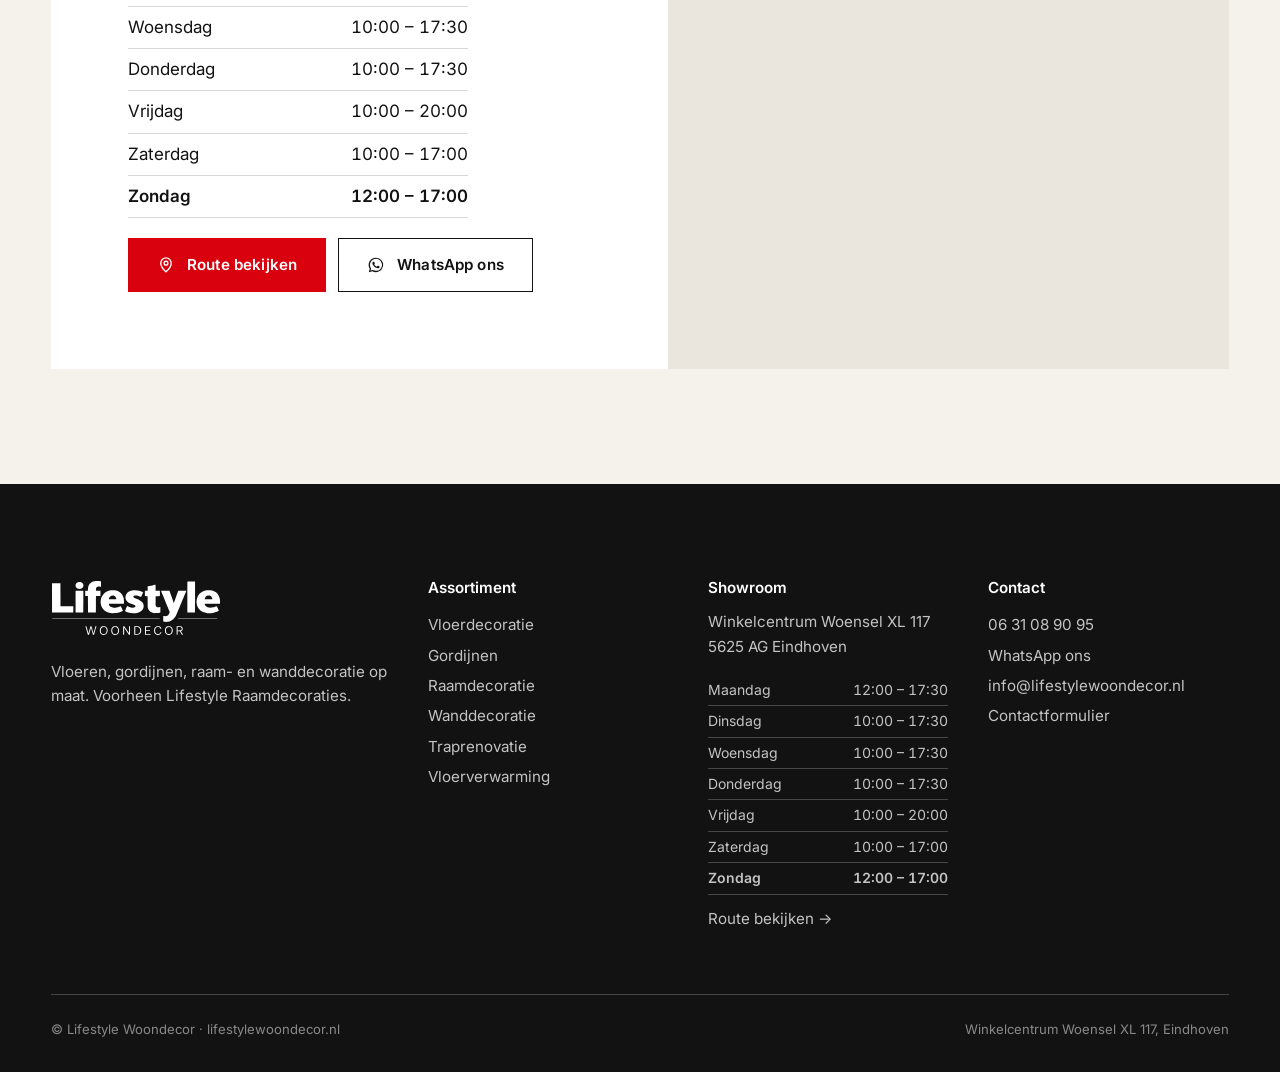
==== commit b06d296f: "Openingstijden op showroom, contact, home en in de footer Co-Authored-By: Claude Opus 5.5 <noreply@a" ====
--- a/index.html
+++ b/index.html
@@ -12,7 +12,7 @@
 <link rel="preconnect" href="https://fonts.googleapis.com">
 <link rel="preconnect" href="https://fonts.gstatic.com" crossorigin>
 <link href="https://fonts.googleapis.com/css2?family=Inter:wght@400;500;600;700&amp;family=Outfit:wght@300;400;500;600;700&amp;display=swap" rel="stylesheet">
-<link rel="stylesheet" href="assets/css/style.css?v=614d6630">
+<link rel="stylesheet" href="assets/css/style.css?v=4136f01a">
 </head>
 <body>
 <a class="sr-only" href="#inhoud">Naar de inhoud</a>
@@ -20,7 +20,7 @@
   <div class="wrap">
     <span>Nieuwe showroom in Winkelcentrum Woensel XL, Eindhoven</span>
     <div class="topbar-links">
-      <a href="https://www.google.com/maps/dir/?api=1&amp;destination=Winkelcentrum+Woensel+XL+117%2C+5625+AG+Eindhoven" target="_blank" rel="noopener">Route bekijken</a>
+      <a href="https://www.google.com/maps/dir/?api=1&amp;destination=Lifestyle+Raamdecoraties%2C+Winkelcentrum+Woensel+117%2C+5625+AG+Eindhoven" target="_blank" rel="noopener">Route bekijken</a>
       <a href="https://wa.me/31631089095" target="_blank" rel="noopener">WhatsApp ons</a>
       <a href="tel:+31631089095">06 31 08 90 95</a>
     </div>
@@ -55,7 +55,7 @@
     <div class="c">
       <span class="k">Showroom Woensel XL · Eindhoven</span>
       <h1>Vloeren, gordijnen en raamdecoratie <em>op maat</em></h1>
-      <div class="btn-row"><a class="btn btn-red" href="showroom">Bezoek de showroom</a><a class="btn btn-ghost light" href="https://www.google.com/maps/dir/?api=1&amp;destination=Winkelcentrum+Woensel+XL+117%2C+5625+AG+Eindhoven" target="_blank" rel="noopener"><svg viewBox="0 0 24 24" fill="none" stroke="currentColor" stroke-width="1.8" aria-hidden="true"><path d="M12 21s-7-6.2-7-11.5A7 7 0 0 1 19 9.5C19 14.8 12 21 12 21Z"/><circle cx="12" cy="9.5" r="2.5"/></svg>Route</a></div>
+      <div class="btn-row"><a class="btn btn-red" href="showroom">Bezoek de showroom</a><a class="btn btn-ghost light" href="https://www.google.com/maps/dir/?api=1&amp;destination=Lifestyle+Raamdecoraties%2C+Winkelcentrum+Woensel+117%2C+5625+AG+Eindhoven" target="_blank" rel="noopener"><svg viewBox="0 0 24 24" fill="none" stroke="currentColor" stroke-width="1.8" aria-hidden="true"><path d="M12 21s-7-6.2-7-11.5A7 7 0 0 1 19 9.5C19 14.8 12 21 12 21Z"/><circle cx="12" cy="9.5" r="2.5"/></svg>Route</a></div>
     </div>
     <nav aria-label="Categorieën"><ul>
       <li><a href="vloerdecoratie">Vloeren</a></li><li><a href="gordijnen">Gordijnen</a></li><li><a href="raamdecoratie">Raamdecoratie</a></li>
@@ -127,12 +127,13 @@
         <h2>Showroom Woensel XL</h2>
         <address>Winkelcentrum Woensel XL 117<br>5625 AG Eindhoven</address>
         <p class="muted">Je bent welkom zonder afspraak. Plan je een grotere verbouwing? Stuur ons dan even een bericht, dan nemen we er de tijd voor.</p>
+        <dl class="hours"><div data-dag="1"><dt>Maandag</dt><dd>12:00 – 17:30</dd></div><div data-dag="2"><dt>Dinsdag</dt><dd>10:00 – 17:30</dd></div><div data-dag="3"><dt>Woensdag</dt><dd>10:00 – 17:30</dd></div><div data-dag="4"><dt>Donderdag</dt><dd>10:00 – 17:30</dd></div><div data-dag="5"><dt>Vrijdag</dt><dd>10:00 – 20:00</dd></div><div data-dag="6"><dt>Zaterdag</dt><dd>10:00 – 17:00</dd></div><div data-dag="0"><dt>Zondag</dt><dd>12:00 – 17:00</dd></div></dl>
         <div class="btn-row" style="margin-top:12px">
-          <a class="btn btn-red" href="https://www.google.com/maps/dir/?api=1&amp;destination=Winkelcentrum+Woensel+XL+117%2C+5625+AG+Eindhoven" target="_blank" rel="noopener"><svg viewBox="0 0 24 24" fill="none" stroke="currentColor" stroke-width="1.8" aria-hidden="true"><path d="M12 21s-7-6.2-7-11.5A7 7 0 0 1 19 9.5C19 14.8 12 21 12 21Z"/><circle cx="12" cy="9.5" r="2.5"/></svg>Route bekijken</a>
+          <a class="btn btn-red" href="https://www.google.com/maps/dir/?api=1&amp;destination=Lifestyle+Raamdecoraties%2C+Winkelcentrum+Woensel+117%2C+5625+AG+Eindhoven" target="_blank" rel="noopener"><svg viewBox="0 0 24 24" fill="none" stroke="currentColor" stroke-width="1.8" aria-hidden="true"><path d="M12 21s-7-6.2-7-11.5A7 7 0 0 1 19 9.5C19 14.8 12 21 12 21Z"/><circle cx="12" cy="9.5" r="2.5"/></svg>Route bekijken</a>
           <a class="btn btn-ghost" href="https://wa.me/31631089095" target="_blank" rel="noopener"><svg viewBox="0 0 24 24" fill="currentColor" aria-hidden="true"><path d="M12 2.2a9.7 9.7 0 0 0-8.3 14.8L2.4 21.6l4.7-1.2A9.7 9.7 0 1 0 12 2.2Zm0 17.6c-1.5 0-2.9-.4-4.2-1.1l-.3-.2-2.8.7.8-2.7-.2-.3a8 8 0 1 1 6.7 3.6Zm4.4-6c-.2-.1-1.4-.7-1.7-.8-.2-.1-.4-.1-.5.1l-.8 1c-.1.2-.3.2-.5.1-1.4-.7-2.3-1.2-3.2-2.8-.2-.4.2-.4.7-1.3.1-.2 0-.3 0-.4l-.8-1.8c-.2-.5-.4-.4-.5-.4h-.5c-.2 0-.4.1-.6.3-.2.2-.8.8-.8 2s.8 2.3 1 2.5c.1.2 1.6 2.5 4 3.5 1.5.6 2 .7 2.8.6.5-.1 1.4-.6 1.6-1.1.2-.6.2-1 .1-1.1l-.3-.4Z"/></svg>WhatsApp ons</a>
         </div>
       </div>
-      <div class="visit-map"><iframe title="Kaart: Winkelcentrum Woensel XL 117, Eindhoven" loading="lazy" referrerpolicy="no-referrer-when-downgrade" src="https://maps.google.com/maps?q=Winkelcentrum%20Woensel%20XL%20117%2C%205625%20AG%20Eindhoven&amp;z=16&amp;output=embed"></iframe></div>
+      <div class="visit-map"><iframe title="Kaart: Winkelcentrum Woensel XL 117, Eindhoven" loading="lazy" referrerpolicy="no-referrer-when-downgrade" src="https://maps.google.com/maps?q=Lifestyle+Raamdecoraties%2C+Winkelcentrum+Woensel+117%2C+5625+AG+Eindhoven&amp;z=16&amp;output=embed"></iframe></div>
     </div>
   </div>
 </section>
@@ -158,7 +159,8 @@
       <div>
         <h4>Showroom</h4>
         <address>Winkelcentrum Woensel XL 117<br>5625 AG Eindhoven</address>
-        <p style="margin-top:12px"><a href="https://www.google.com/maps/dir/?api=1&amp;destination=Winkelcentrum+Woensel+XL+117%2C+5625+AG+Eindhoven" target="_blank" rel="noopener">Route bekijken →</a></p>
+        <dl class="hours hours-foot"><div data-dag="1"><dt>Maandag</dt><dd>12:00 – 17:30</dd></div><div data-dag="2"><dt>Dinsdag</dt><dd>10:00 – 17:30</dd></div><div data-dag="3"><dt>Woensdag</dt><dd>10:00 – 17:30</dd></div><div data-dag="4"><dt>Donderdag</dt><dd>10:00 – 17:30</dd></div><div data-dag="5"><dt>Vrijdag</dt><dd>10:00 – 20:00</dd></div><div data-dag="6"><dt>Zaterdag</dt><dd>10:00 – 17:00</dd></div><div data-dag="0"><dt>Zondag</dt><dd>12:00 – 17:00</dd></div></dl>
+        <p style="margin-top:12px"><a href="https://www.google.com/maps/dir/?api=1&amp;destination=Lifestyle+Raamdecoraties%2C+Winkelcentrum+Woensel+117%2C+5625+AG+Eindhoven" target="_blank" rel="noopener">Route bekijken →</a></p>
       </div>
       <div>
         <h4>Contact</h4>
@@ -177,10 +179,10 @@
   </div>
 </footer>
 <nav class="action-bar" aria-label="Snel contact">
-  <a href="https://www.google.com/maps/dir/?api=1&amp;destination=Winkelcentrum+Woensel+XL+117%2C+5625+AG+Eindhoven" target="_blank" rel="noopener"><svg viewBox="0 0 24 24" fill="none" stroke="currentColor" stroke-width="1.8" aria-hidden="true"><path d="M12 21s-7-6.2-7-11.5A7 7 0 0 1 19 9.5C19 14.8 12 21 12 21Z"/><circle cx="12" cy="9.5" r="2.5"/></svg>Route bekijken</a>
+  <a href="https://www.google.com/maps/dir/?api=1&amp;destination=Lifestyle+Raamdecoraties%2C+Winkelcentrum+Woensel+117%2C+5625+AG+Eindhoven" target="_blank" rel="noopener"><svg viewBox="0 0 24 24" fill="none" stroke="currentColor" stroke-width="1.8" aria-hidden="true"><path d="M12 21s-7-6.2-7-11.5A7 7 0 0 1 19 9.5C19 14.8 12 21 12 21Z"/><circle cx="12" cy="9.5" r="2.5"/></svg>Route bekijken</a>
   <a href="https://wa.me/31631089095" target="_blank" rel="noopener"><svg viewBox="0 0 24 24" fill="currentColor" aria-hidden="true"><path d="M12 2.2a9.7 9.7 0 0 0-8.3 14.8L2.4 21.6l4.7-1.2A9.7 9.7 0 1 0 12 2.2Zm0 17.6c-1.5 0-2.9-.4-4.2-1.1l-.3-.2-2.8.7.8-2.7-.2-.3a8 8 0 1 1 6.7 3.6Zm4.4-6c-.2-.1-1.4-.7-1.7-.8-.2-.1-.4-.1-.5.1l-.8 1c-.1.2-.3.2-.5.1-1.4-.7-2.3-1.2-3.2-2.8-.2-.4.2-.4.7-1.3.1-.2 0-.3 0-.4l-.8-1.8c-.2-.5-.4-.4-.5-.4h-.5c-.2 0-.4.1-.6.3-.2.2-.8.8-.8 2s.8 2.3 1 2.5c.1.2 1.6 2.5 4 3.5 1.5.6 2 .7 2.8.6.5-.1 1.4-.6 1.6-1.1.2-.6.2-1 .1-1.1l-.3-.4Z"/></svg>WhatsApp ons</a>
 </nav>
 
-<script src="assets/js/main.js?v=614d6630"></script>
+<script src="assets/js/main.js?v=4136f01a"></script>
 </body>
 </html>
--- a/assets/css/style.css
+++ b/assets/css/style.css
@@ -889,3 +889,16 @@
   to   { transform: translate3d(0, -1.5%, 0) scale(1.15); }
 }
 @media (prefers-reduced-motion: reduce) { .home-frame .frame > img, .cat-frame .frame > img { animation: none; transform: none; } }
+
+/* Collectietegels zonder link */
+.tile-static { cursor: default; }
+.tile-static:hover .ratio img { transform: none; }
+
+/* Openingstijden */
+.hours { margin: 20px 0 8px; max-width: 340px; }
+.hours div { display: flex; justify-content: space-between; gap: 16px; padding: 7px 0; border-bottom: 1px solid var(--line); }
+.hours dt, .hours dd { margin: 0; }
+.hours dd { font-variant-numeric: tabular-nums; }
+.hours .vandaag { font-weight: 600; }
+.hours-foot { margin: 16px 0 0; font-size: 14px; }
+.hours-foot div { padding: 4px 0; border-bottom-color: var(--line-light); }
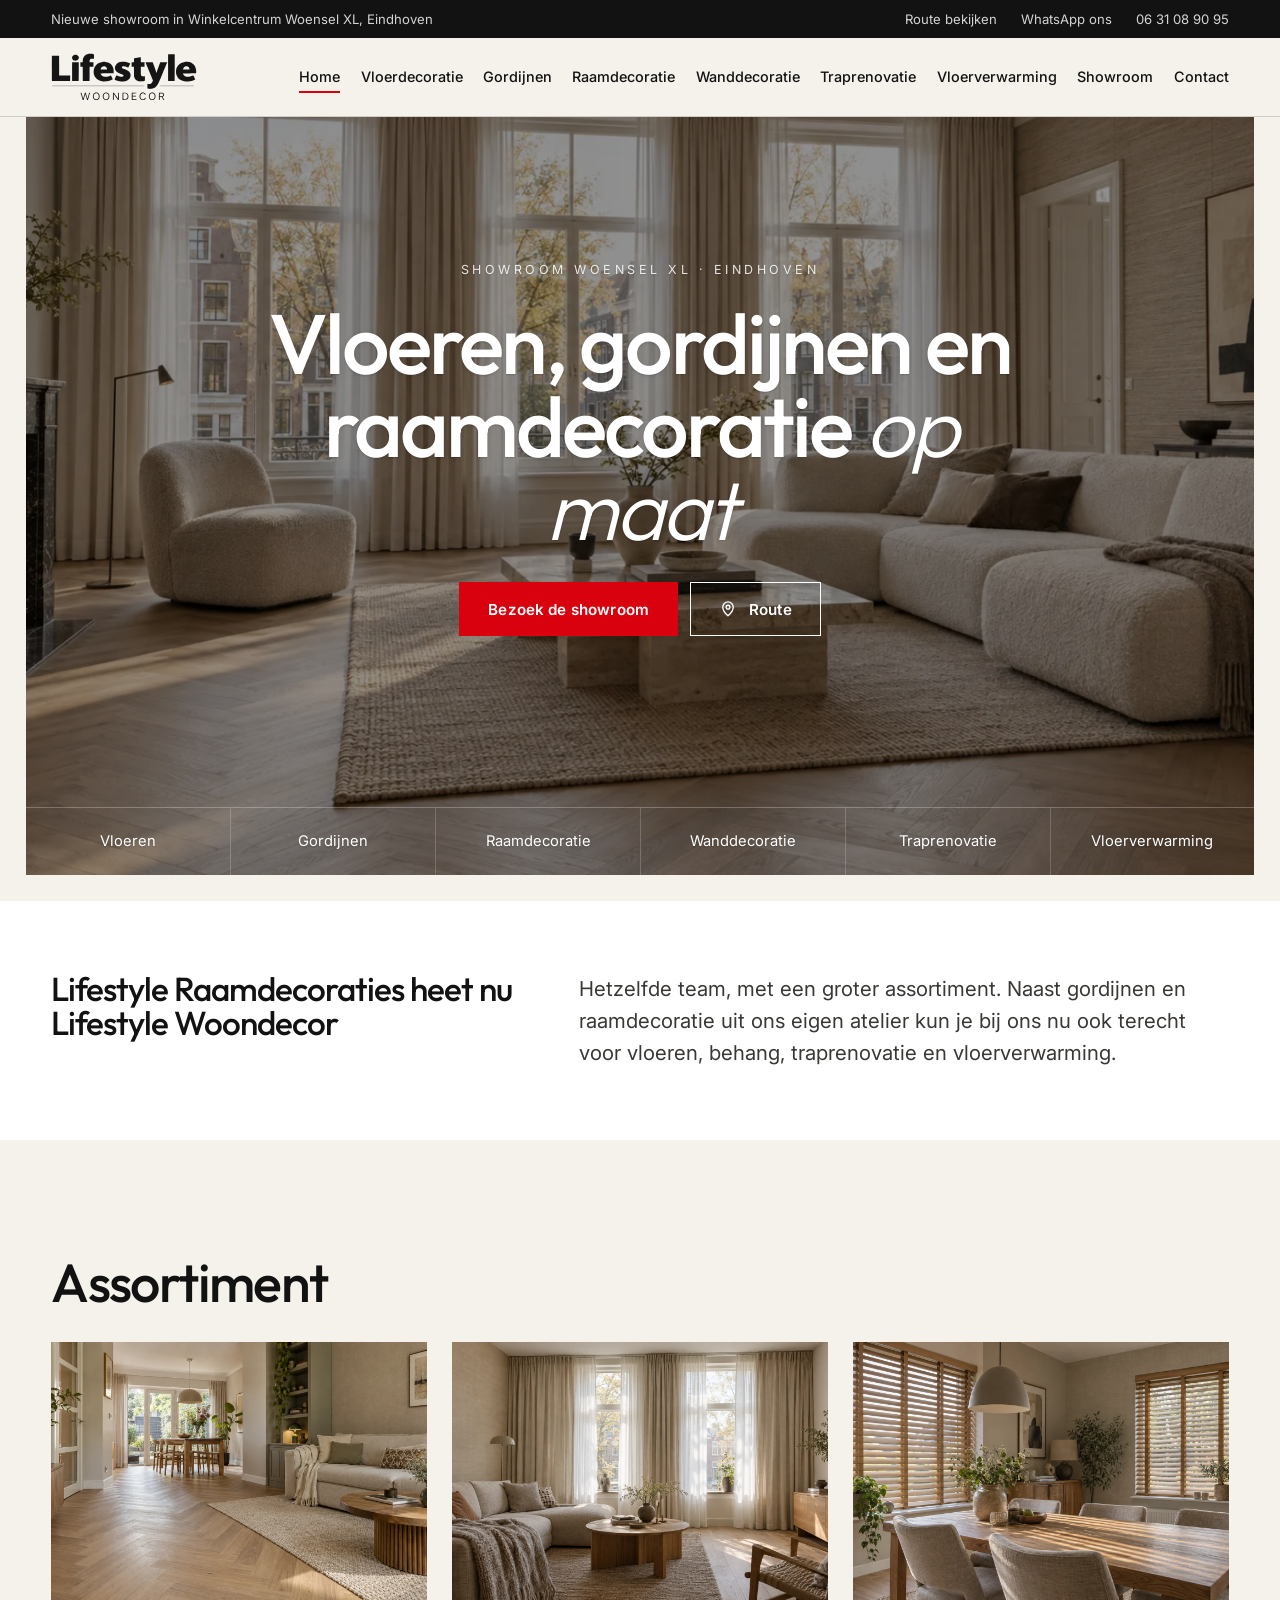
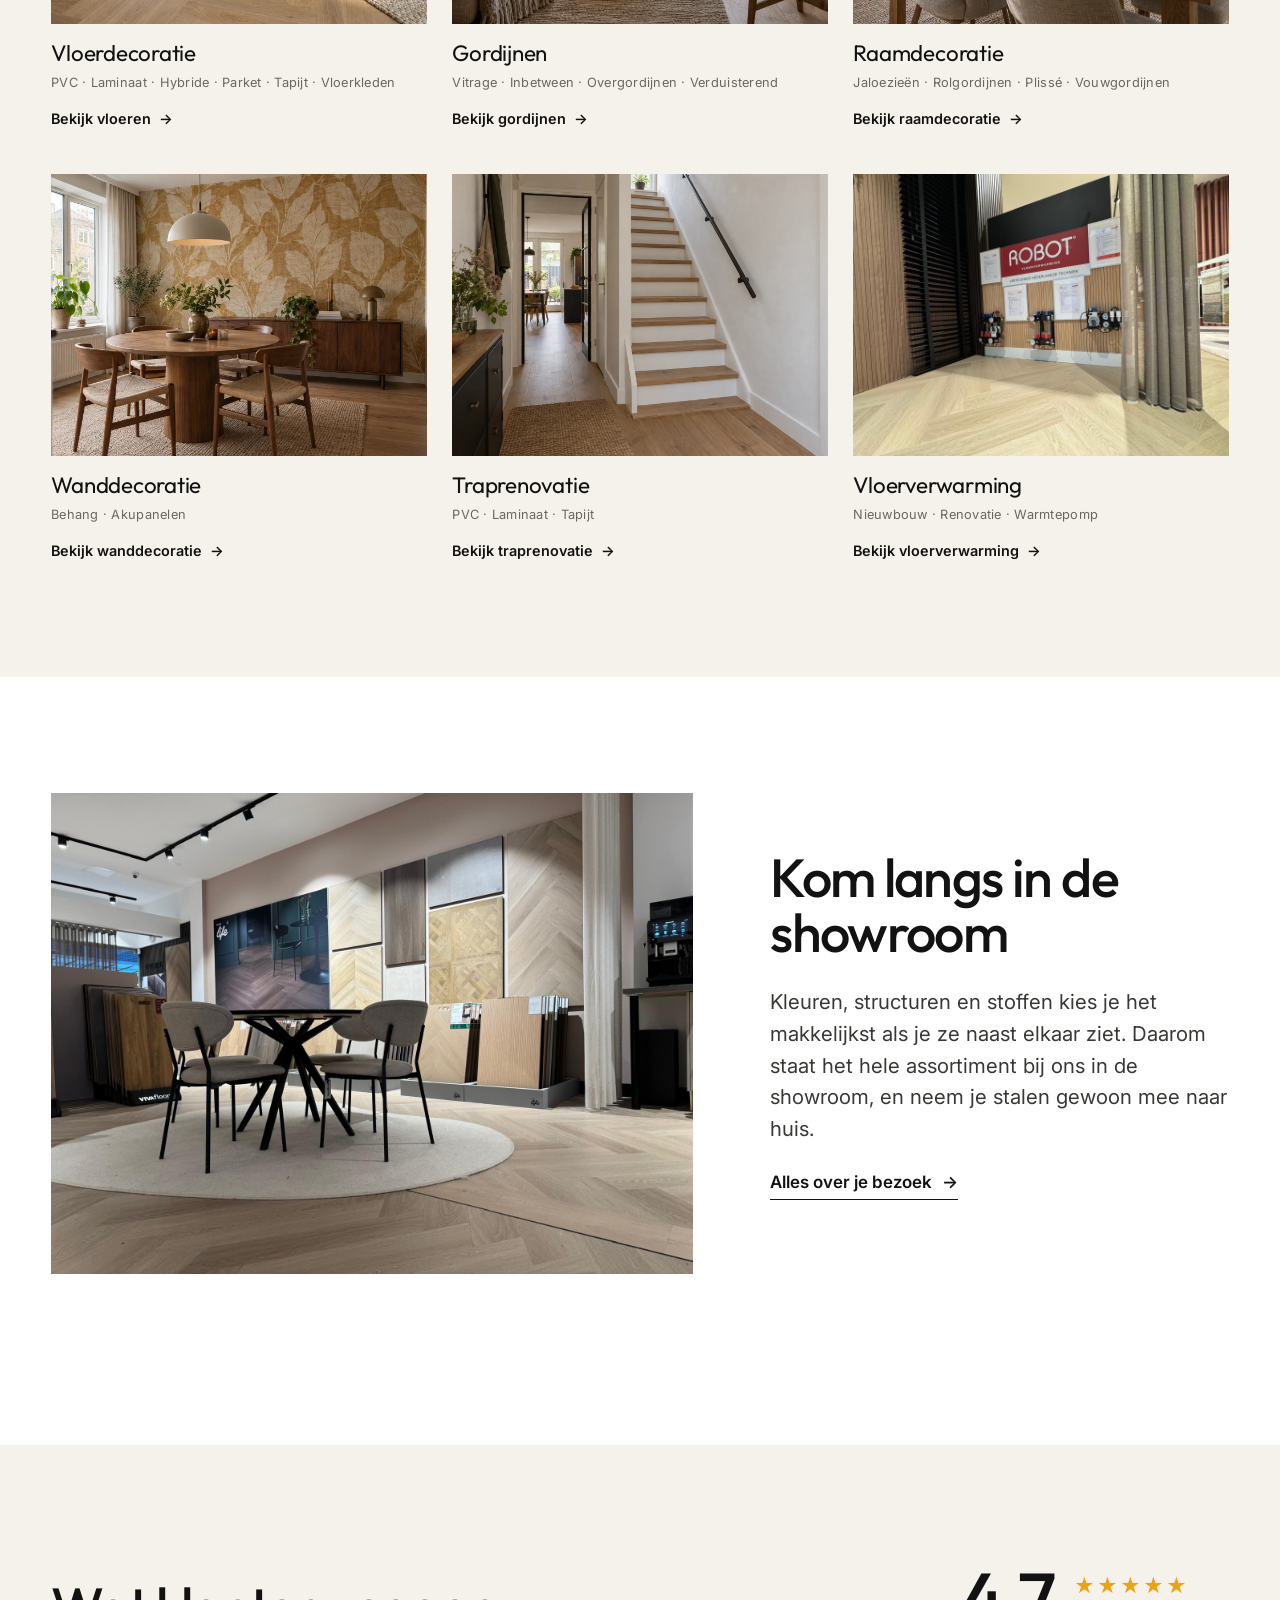
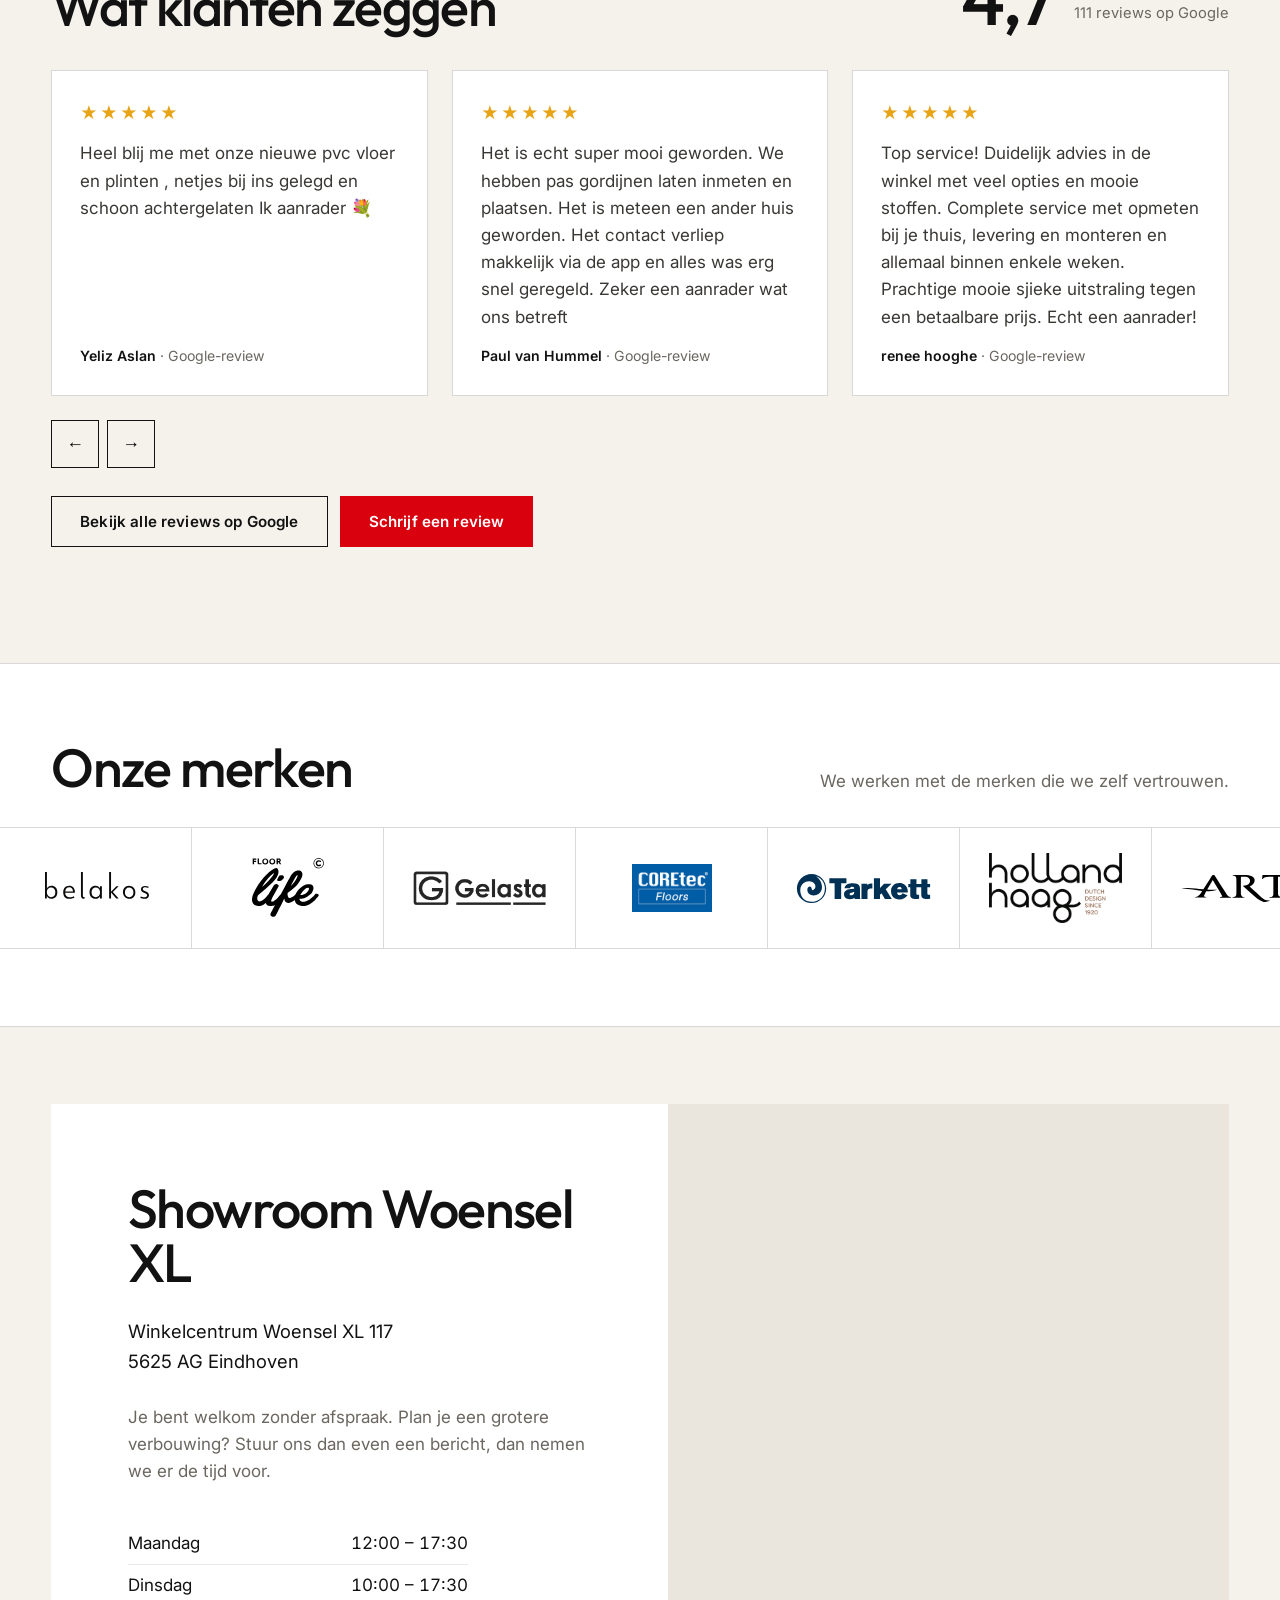
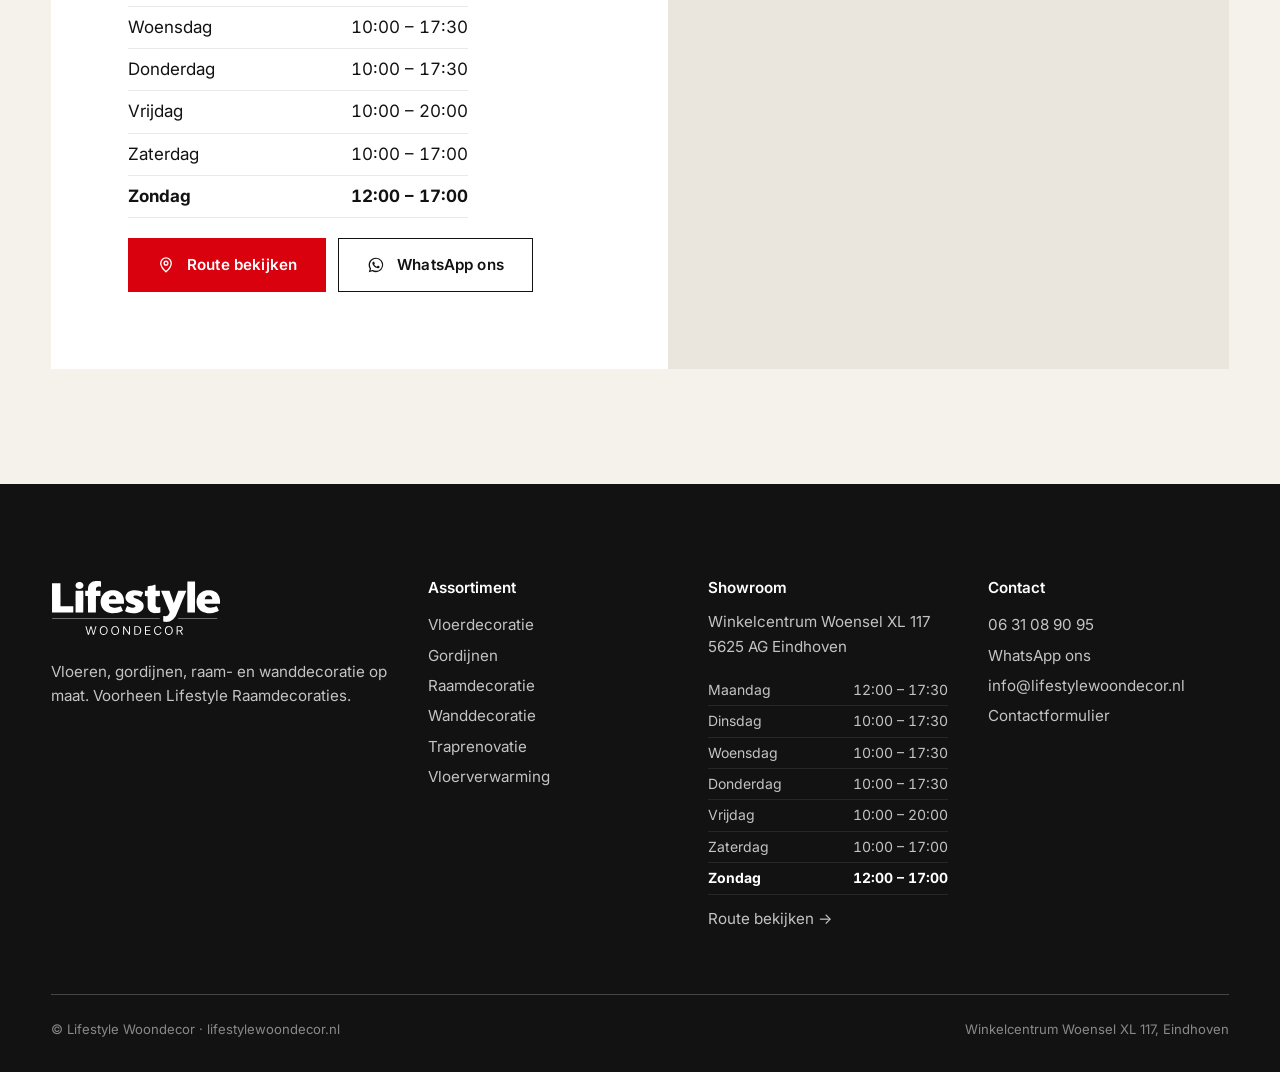
==== commit 1090949c: "Openingstijden: zachtere lijnen, dag van vandaag dikker Co-Authored-By: Claude Opus 5.5 <noreply@ant" ====
--- a/index.html
+++ b/index.html
@@ -12,7 +12,7 @@
 <link rel="preconnect" href="https://fonts.googleapis.com">
 <link rel="preconnect" href="https://fonts.gstatic.com" crossorigin>
 <link href="https://fonts.googleapis.com/css2?family=Inter:wght@400;500;600;700&amp;family=Outfit:wght@300;400;500;600;700&amp;display=swap" rel="stylesheet">
-<link rel="stylesheet" href="assets/css/style.css?v=4136f01a">
+<link rel="stylesheet" href="assets/css/style.css?v=cb60c430">
 </head>
 <body>
 <a class="sr-only" href="#inhoud">Naar de inhoud</a>
@@ -183,6 +183,6 @@
   <a href="https://wa.me/31631089095" target="_blank" rel="noopener"><svg viewBox="0 0 24 24" fill="currentColor" aria-hidden="true"><path d="M12 2.2a9.7 9.7 0 0 0-8.3 14.8L2.4 21.6l4.7-1.2A9.7 9.7 0 1 0 12 2.2Zm0 17.6c-1.5 0-2.9-.4-4.2-1.1l-.3-.2-2.8.7.8-2.7-.2-.3a8 8 0 1 1 6.7 3.6Zm4.4-6c-.2-.1-1.4-.7-1.7-.8-.2-.1-.4-.1-.5.1l-.8 1c-.1.2-.3.2-.5.1-1.4-.7-2.3-1.2-3.2-2.8-.2-.4.2-.4.7-1.3.1-.2 0-.3 0-.4l-.8-1.8c-.2-.5-.4-.4-.5-.4h-.5c-.2 0-.4.1-.6.3-.2.2-.8.8-.8 2s.8 2.3 1 2.5c.1.2 1.6 2.5 4 3.5 1.5.6 2 .7 2.8.6.5-.1 1.4-.6 1.6-1.1.2-.6.2-1 .1-1.1l-.3-.4Z"/></svg>WhatsApp ons</a>
 </nav>
 
-<script src="assets/js/main.js?v=4136f01a"></script>
+<script src="assets/js/main.js?v=cb60c430"></script>
 </body>
 </html>
--- a/assets/css/style.css
+++ b/assets/css/style.css
@@ -902,3 +902,7 @@
 .hours .vandaag { font-weight: 600; }
 .hours-foot { margin: 16px 0 0; font-size: 14px; }
 .hours-foot div { padding: 4px 0; border-bottom-color: var(--line-light); }
+.hours div { border-bottom-color: rgba(18, 18, 18, .09); }
+.hours-foot div { border-bottom-color: rgba(255, 255, 255, .09); }
+.hours .vandaag { font-weight: 700; color: var(--ink); }
+.hours-foot .vandaag { color: #fff; }
